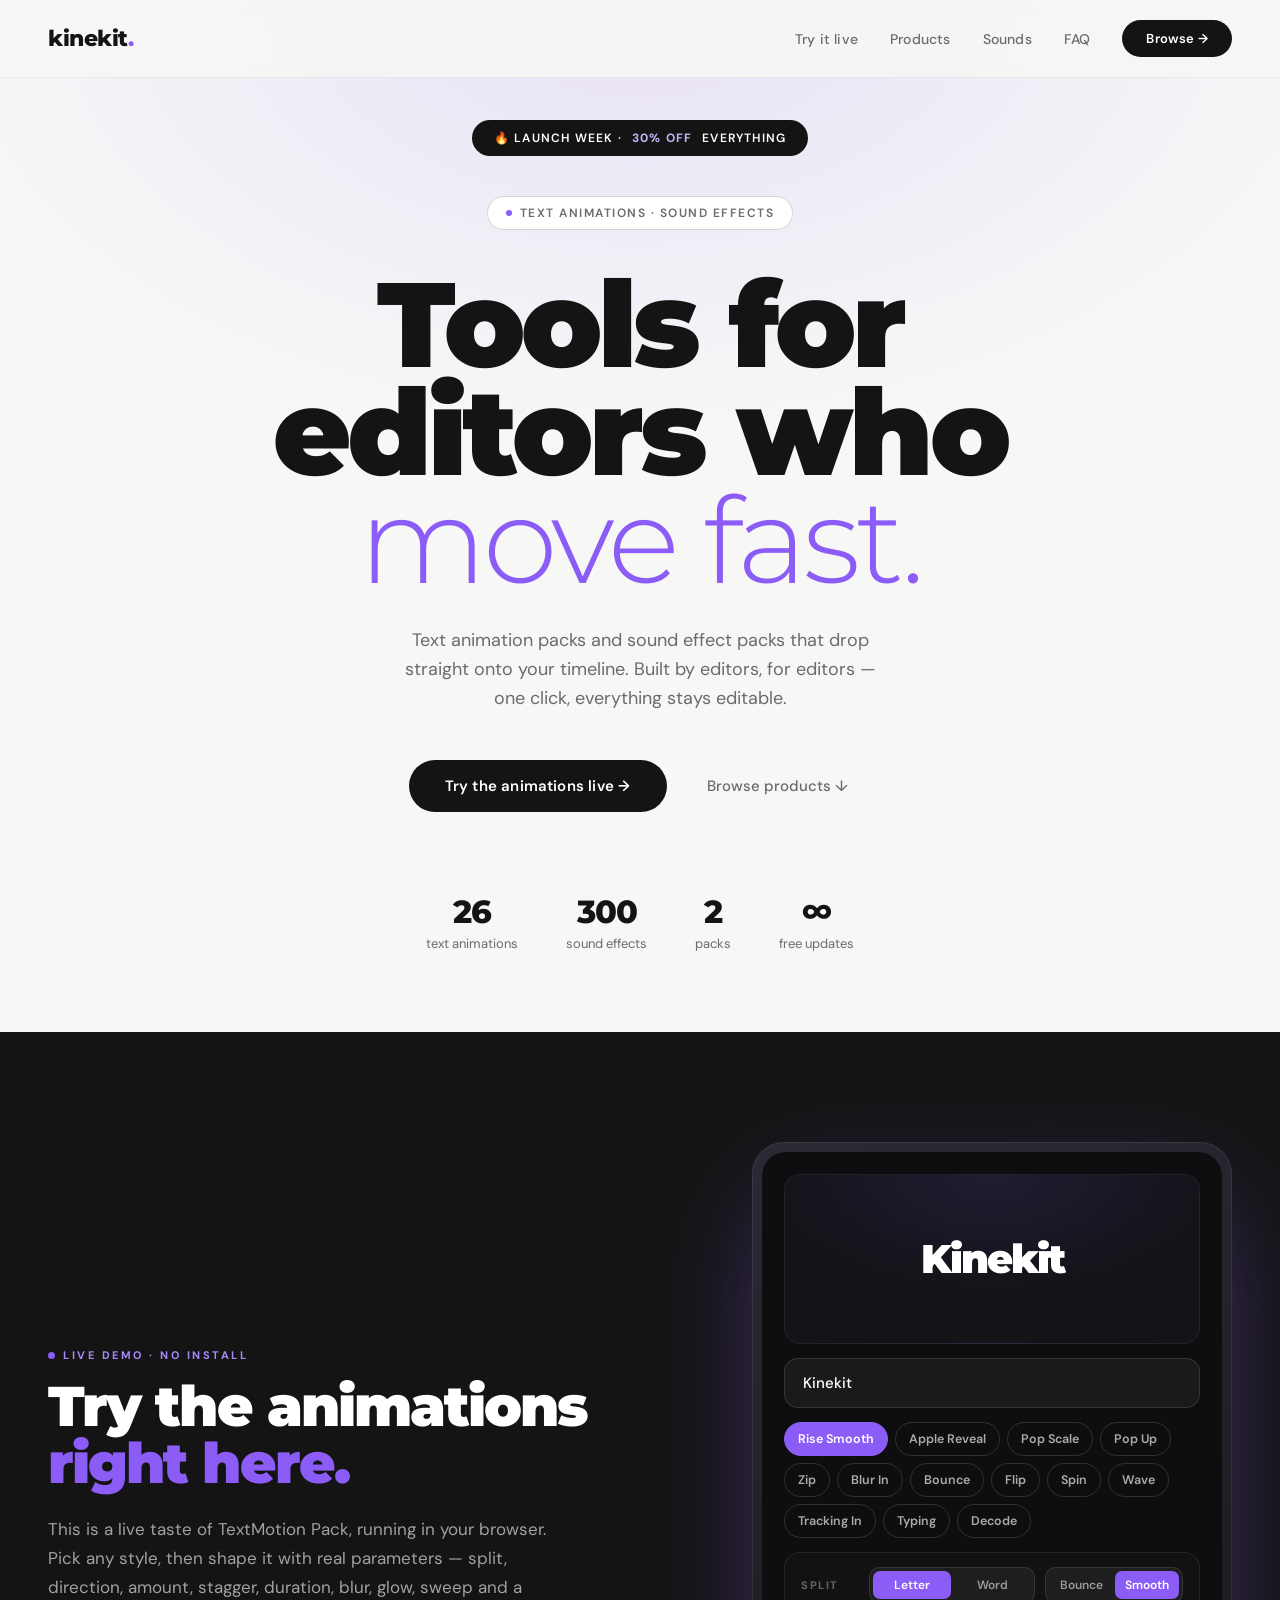
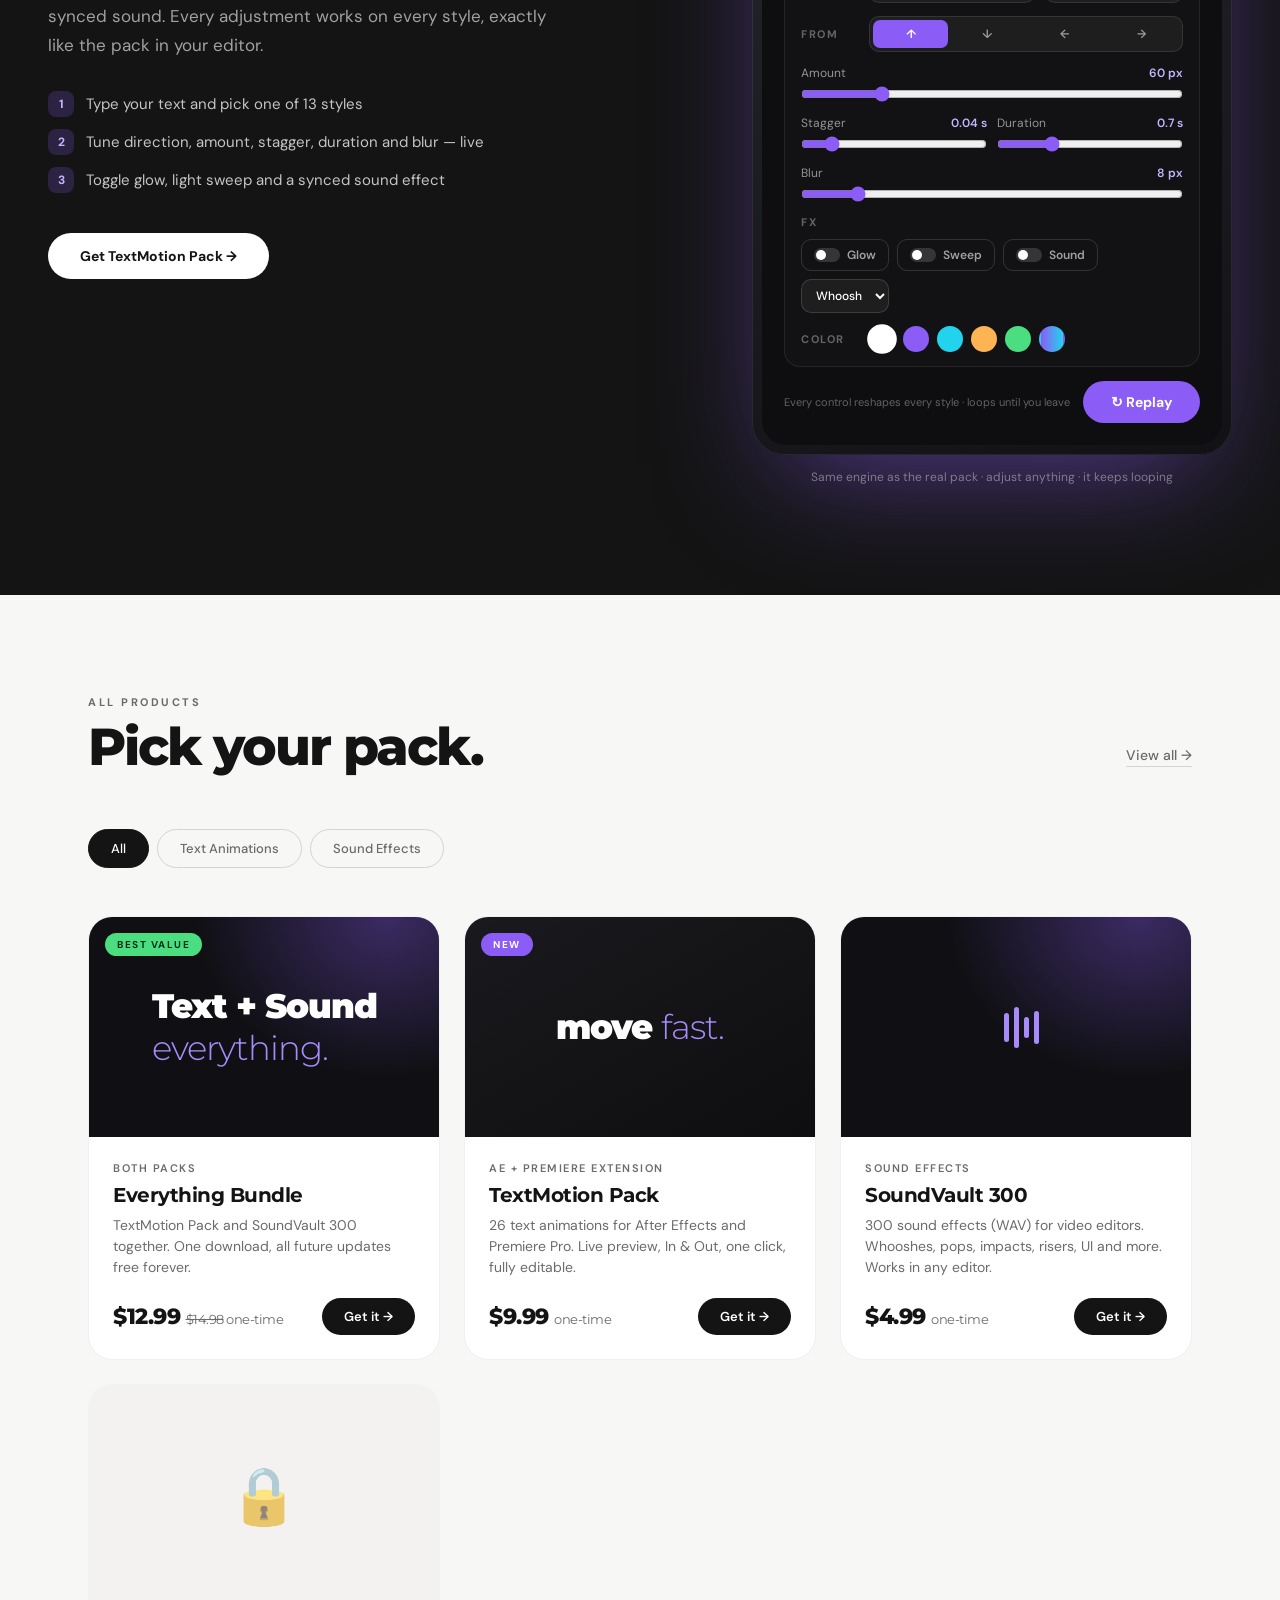
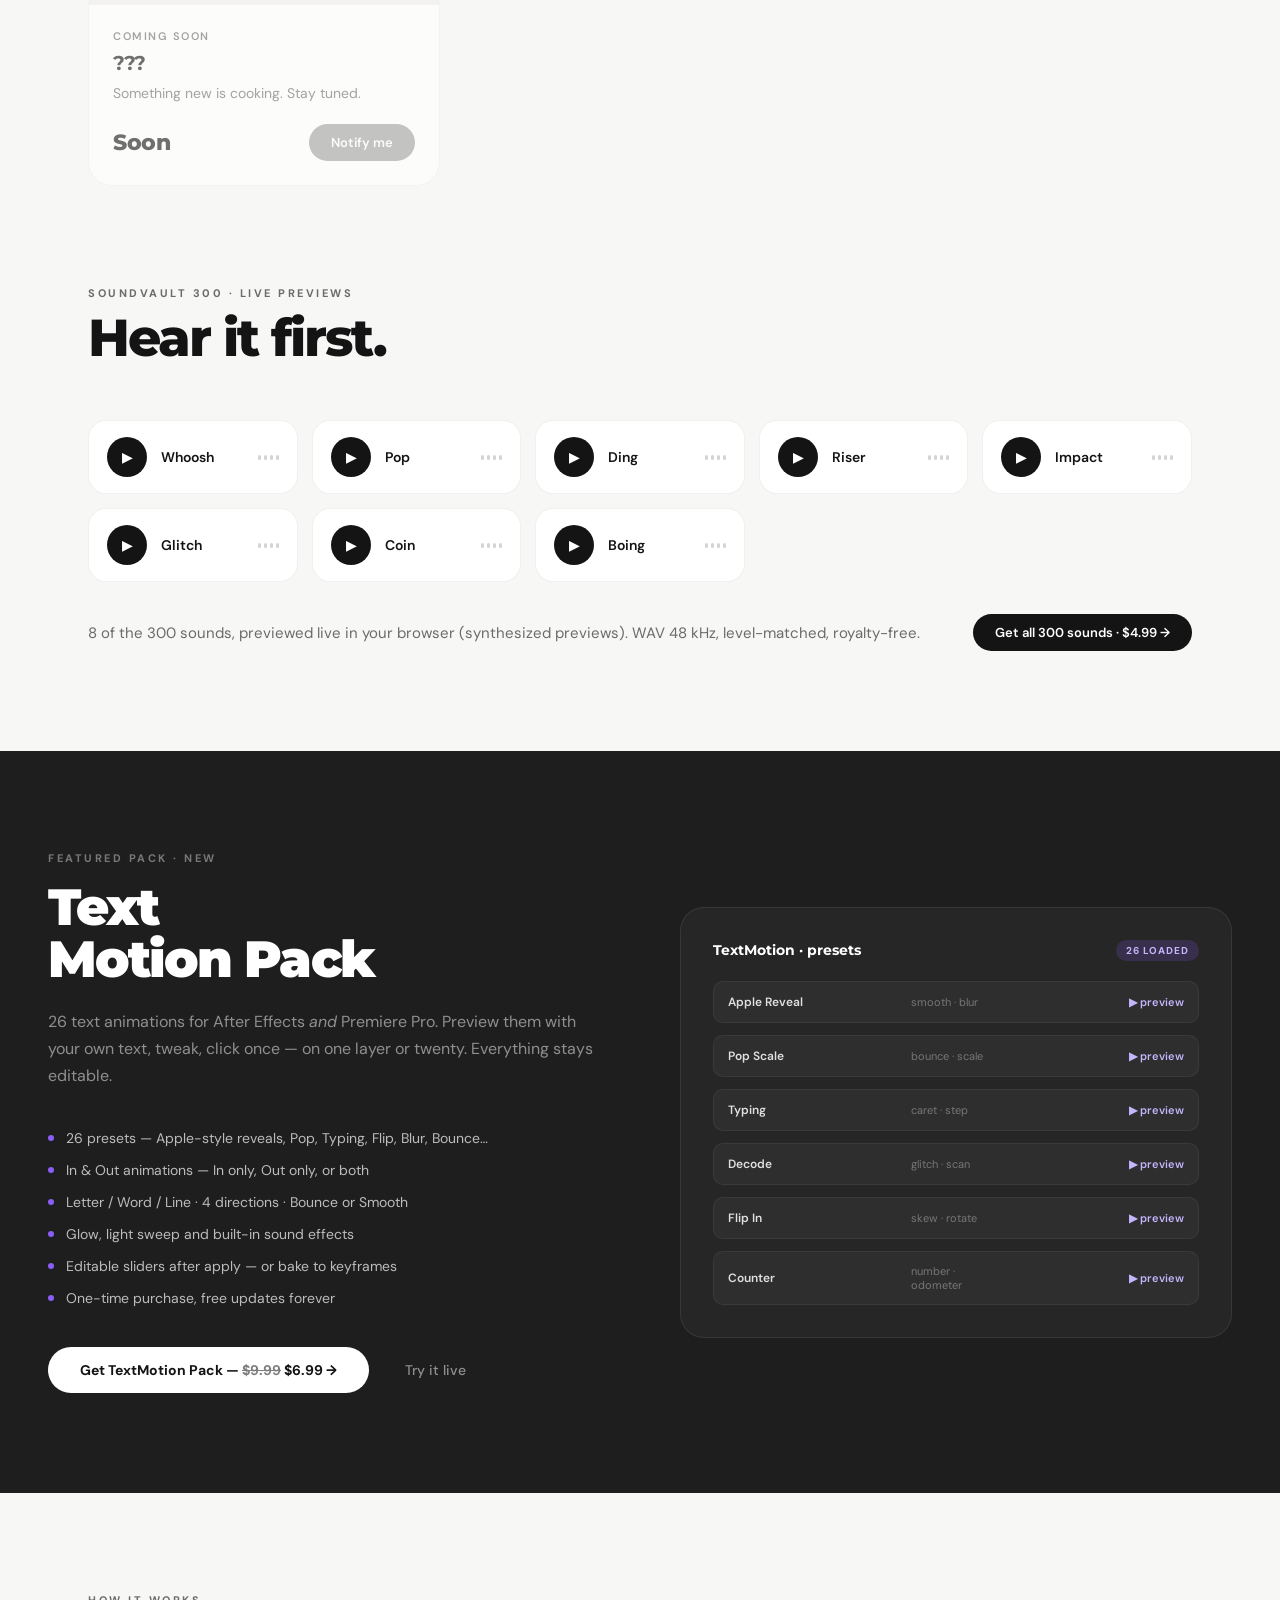
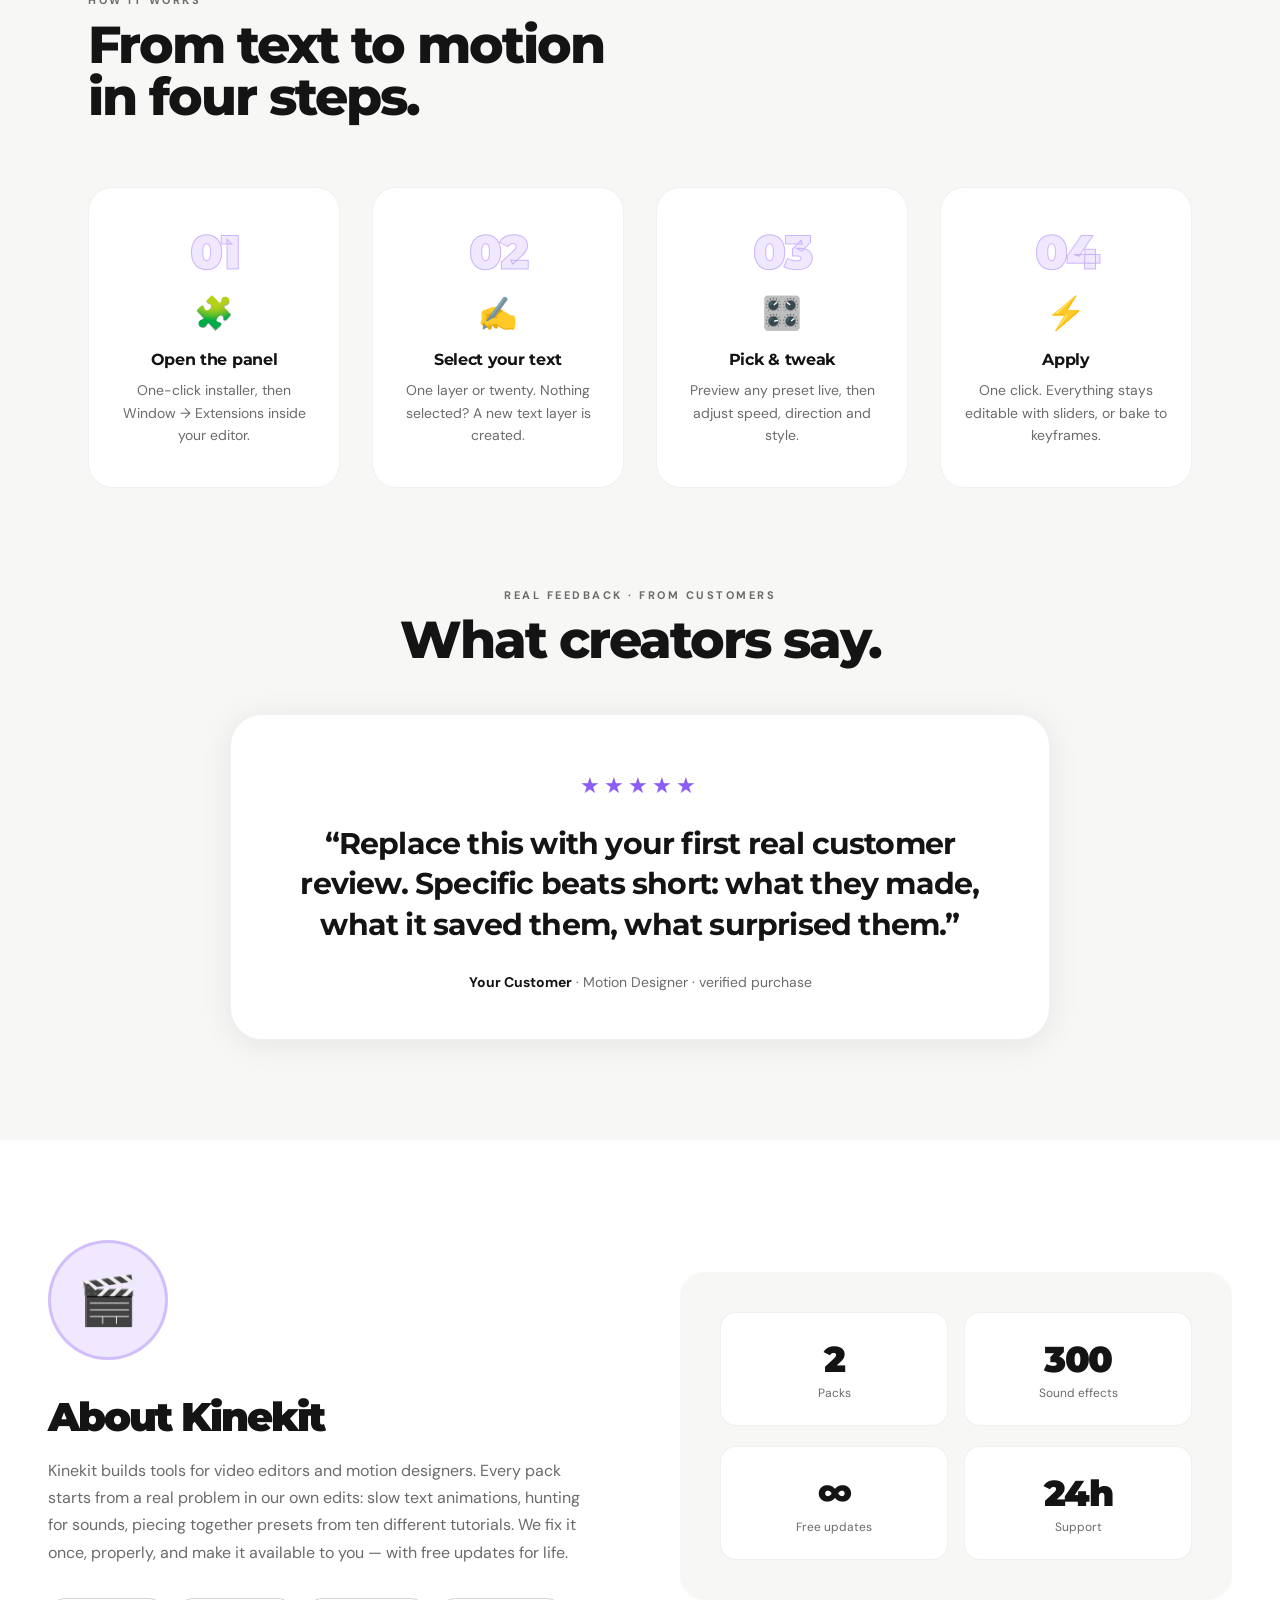
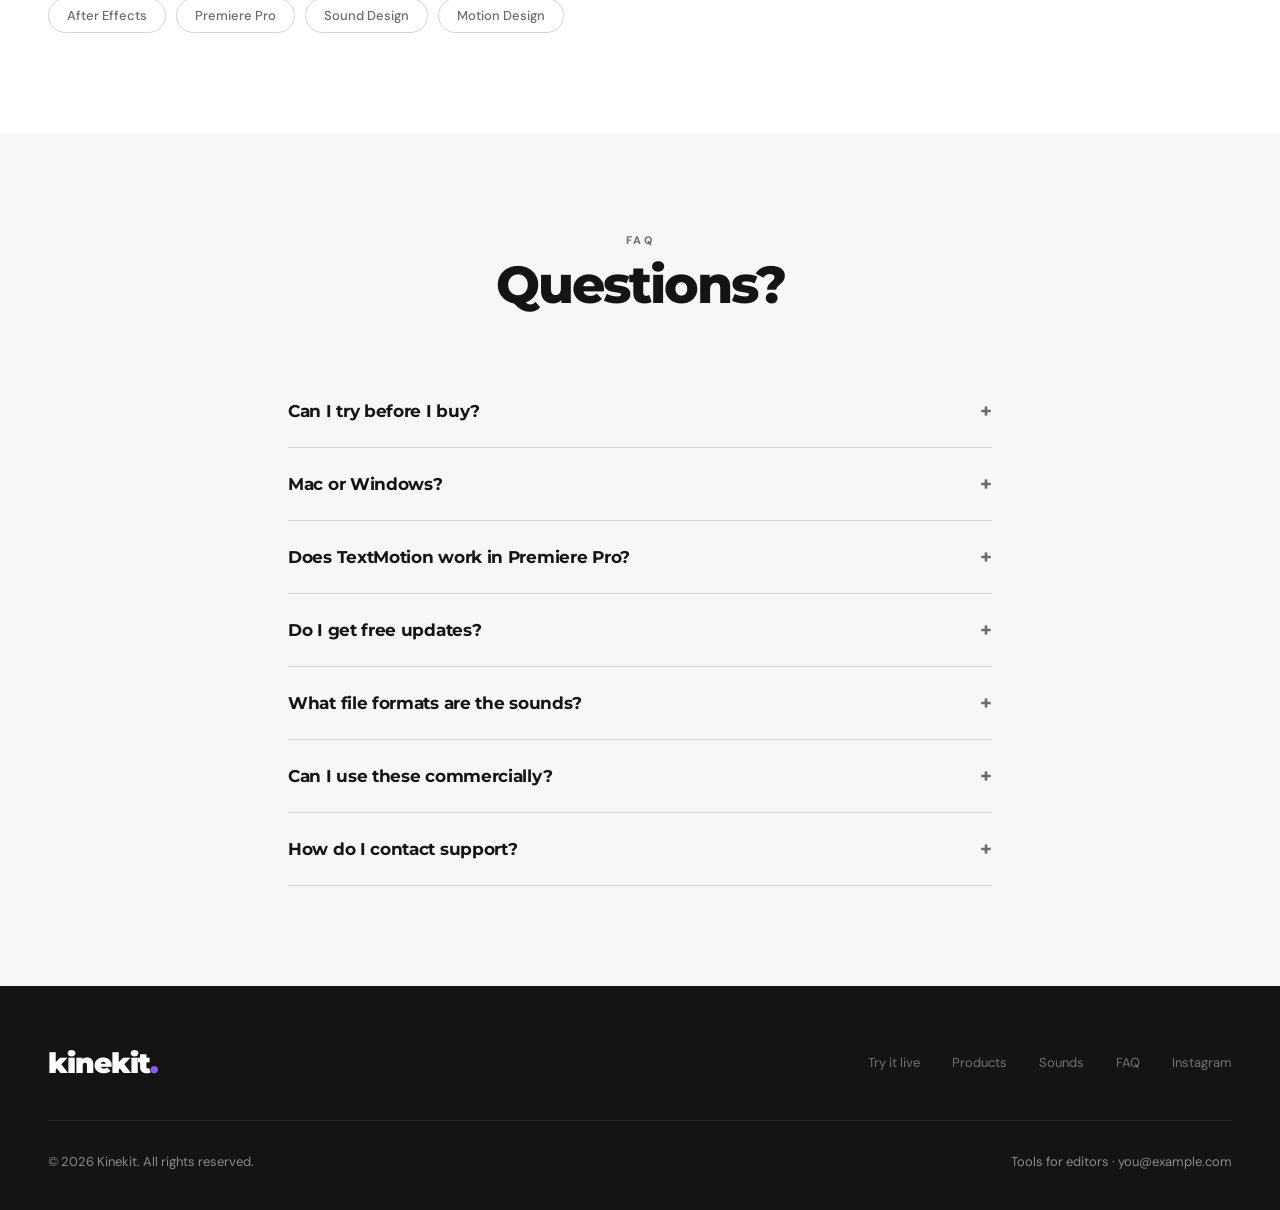
==== index.html @ e6481921 "Kinekit storefront: live demo, product showcase, downloads locked pending payment" ====
<!DOCTYPE html>
<html lang="en">
<head>
<meta charset="UTF-8">
<meta name="viewport" content="width=device-width, initial-scale=1.0">
<title>Kinekit — Tools for editors who move fast</title>
<link rel="icon" type="image/png" href="data:image/svg+xml,<svg xmlns='http://www.w3.org/2000/svg' viewBox='0 0 100 100'><text y='.9em' font-size='90'>⚡</text></svg>">
<meta name="description" content="Kinekit — Text animation packs and sound effect packs for video editors. 26 text animations, 300 sound effects. Try them live in your browser.">
<meta property="og:title" content="Kinekit — Tools for editors who move fast">
<link rel="preconnect" href="https://fonts.googleapis.com">
<link href="https://fonts.googleapis.com/css2?family=Montserrat:wght@300;400;500;600;700;800;900&family=DM+Sans:wght@300;400;500&display=swap" rel="stylesheet">
<style>
  *, *::before, *::after { box-sizing: border-box; margin: 0; padding: 0; }

  :root {
    --white: #ffffff;
    --bg: #f7f7f6;
    --bg2: #f0efed;
    --dark: #141414;
    --dark2: #1e1e1e;
    --gray: #6b6b6b;
    --gray-light: #d4d4d2;
    /* ACCENT — change this one value to re-theme the whole site */
    --accent: #8b5cf6;
    --accent-soft: rgba(139,92,246,0.14);
    --accent-ink: #6d28d9;
    --radius: 999px;
    --radius-card: 24px;
    --shadow: 0 4px 32px rgba(0,0,0,0.08);
    --shadow-hover: 0 12px 48px rgba(0,0,0,0.14);
    --transition: 0.3s cubic-bezier(0.4,0,0.2,1);
  }

  html { scroll-behavior: smooth; }

  body {
    font-family: 'DM Sans', sans-serif;
    background: var(--bg);
    color: var(--dark);
    min-height: 100vh;
    overflow-x: hidden;
  }

  /* NAV */
  nav {
    position: fixed; top: 0; left: 0; right: 0; z-index: 100;
    padding: 20px 48px;
    display: flex; align-items: center; justify-content: space-between;
    background: rgba(247,247,246,0.85);
    backdrop-filter: blur(20px);
    border-bottom: 1px solid rgba(0,0,0,0.06);
    transition: var(--transition);
  }
  .nav-logo {
    font-family: 'Montserrat', sans-serif;
    font-weight: 800; font-size: 22px;
    letter-spacing: -0.5px;
    color: var(--dark); text-decoration: none;
  }
  .nav-logo span { color: var(--accent); font-weight: 800; }
  .nav-links { display: flex; gap: 32px; align-items: center; }
  .nav-links a {
    font-size: 14px; font-weight: 500;
    color: var(--gray); text-decoration: none;
    transition: color var(--transition);
    letter-spacing: 0.2px;
  }
  .nav-links a:hover { color: var(--dark); }
  .nav-cta {
    background: var(--dark) !important;
    color: var(--white) !important;
    padding: 10px 24px;
    border-radius: var(--radius);
    font-size: 13px !important; font-weight: 600 !important;
    letter-spacing: 0.3px;
    transition: all var(--transition) !important;
  }
  .nav-cta:hover { background: #333 !important; transform: translateY(-1px); }

  /* HERO */
  .hero {
    min-height: 100vh;
    display: flex; flex-direction: column;
    align-items: center; justify-content: center;
    text-align: center;
    padding: 120px 48px 80px;
    position: relative; overflow: hidden;
  }
  .hero::before {
    content: '';
    position: absolute; inset: 0;
    background: radial-gradient(ellipse 80% 60% at 50% 0%, var(--accent-soft) 0%, transparent 70%);
    pointer-events: none;
  }
  .promo {
    display: inline-flex; align-items: center; gap: 10px;
    background: var(--dark); color: var(--white);
    border-radius: var(--radius);
    padding: 10px 22px;
    font-size: 12px; font-weight: 600;
    letter-spacing: 1.2px; text-transform: uppercase;
    margin-bottom: 40px;
    animation: fadeUp 0.8s ease both;
    text-decoration: none;
    transition: var(--transition);
  }
  .promo:hover { transform: translateY(-2px); box-shadow: 0 12px 32px rgba(0,0,0,0.25); }
  .promo b { color: #c4b5fd; }
  .hero-badge {
    display: inline-flex; align-items: center; gap: 8px;
    background: var(--white);
    border: 1px solid var(--gray-light);
    border-radius: var(--radius);
    padding: 8px 18px;
    font-size: 12px; font-weight: 600;
    letter-spacing: 1.5px; text-transform: uppercase;
    color: var(--gray); margin-bottom: 40px;
    animation: fadeUp 0.8s 0.1s ease both;
  }
  .hero-badge::before {
    content: '';
    width: 6px; height: 6px;
    background: var(--accent);
    border-radius: 50%;
    animation: pulse 2s infinite;
  }
  @keyframes pulse {
    0%, 100% { opacity: 1; transform: scale(1); }
    50% { opacity: 0.5; transform: scale(1.3); }
  }
  .hero h1 {
    font-family: 'Montserrat', sans-serif;
    font-size: clamp(56px, 10vw, 120px);
    font-weight: 900; letter-spacing: -4px;
    line-height: 0.9; color: var(--dark);
    margin-bottom: 32px;
    animation: fadeUp 0.8s 0.2s ease both;
  }
  .hero h1 em { font-style: normal; color: var(--accent); font-weight: 300; }
  .hero-desc {
    font-size: 18px; color: var(--gray);
    max-width: 480px; line-height: 1.6;
    margin-bottom: 48px;
    animation: fadeUp 0.8s 0.3s ease both;
  }
  .hero-btns {
    display: flex; gap: 16px; align-items: center;
    animation: fadeUp 0.8s 0.4s ease both;
  }
  .btn-primary {
    background: var(--dark); color: var(--white);
    padding: 16px 36px; border-radius: var(--radius);
    font-size: 15px; font-weight: 600;
    text-decoration: none;
    transition: all var(--transition); letter-spacing: 0.2px;
  }
  .btn-primary:hover {
    background: var(--accent);
    transform: translateY(-2px);
    box-shadow: 0 8px 32px rgba(139,92,246,0.35);
  }
  .btn-secondary {
    color: var(--gray); padding: 16px 24px;
    font-size: 15px; font-weight: 500;
    text-decoration: none;
    transition: color var(--transition);
    display: flex; align-items: center; gap: 8px;
  }
  .btn-secondary:hover { color: var(--dark); }
  .hero-stats {
    display: flex; gap: 48px; margin-top: 80px;
    animation: fadeUp 0.8s 0.5s ease both;
  }
  .stat { text-align: center; }
  .stat-num {
    font-family: 'Montserrat', sans-serif;
    font-size: 32px; font-weight: 800;
    color: var(--dark); letter-spacing: -1px;
  }
  .stat-label { font-size: 13px; color: var(--gray); font-weight: 400; margin-top: 4px; }

  @keyframes fadeUp {
    from { opacity: 0; transform: translateY(24px); }
    to { opacity: 1; transform: translateY(0); }
  }

  /* SECTIONS */
  .section { padding: 100px 48px; max-width: 1200px; margin: 0 auto; }
  .section-header {
    display: flex; align-items: flex-end; justify-content: space-between;
    margin-bottom: 56px;
  }
  .section-label {
    font-size: 11px; font-weight: 700;
    letter-spacing: 2.5px; text-transform: uppercase;
    color: var(--gray); margin-bottom: 12px;
  }
  .section-title {
    font-family: 'Montserrat', sans-serif;
    font-size: clamp(32px, 5vw, 52px);
    font-weight: 800; letter-spacing: -2px; line-height: 1;
  }
  .section-link {
    color: var(--gray); font-size: 14px; font-weight: 500;
    text-decoration: none;
    border-bottom: 1px solid var(--gray-light);
    padding-bottom: 2px; white-space: nowrap; margin-bottom: 6px;
    transition: all var(--transition);
  }
  .section-link:hover { color: var(--dark); border-color: var(--dark); }

  /* Filter tabs */
  .filter-tabs { display: flex; gap: 8px; flex-wrap: wrap; margin-bottom: 48px; }
  .filter-tab {
    padding: 10px 22px; border-radius: var(--radius);
    border: 1px solid var(--gray-light);
    background: transparent;
    font-family: 'DM Sans', sans-serif;
    font-size: 13px; font-weight: 500;
    color: var(--gray); cursor: pointer;
    transition: all var(--transition);
  }
  .filter-tab:hover { border-color: var(--dark); color: var(--dark); }
  .filter-tab.active { background: var(--dark); color: var(--white); border-color: var(--dark); }

  /* Product Grid */
  .products-grid {
    display: grid;
    grid-template-columns: repeat(auto-fill, minmax(320px, 1fr));
    gap: 24px;
  }
  .product-card {
    background: var(--white);
    border-radius: var(--radius-card);
    overflow: hidden;
    border: 1px solid rgba(0,0,0,0.06);
    transition: all var(--transition);
    cursor: pointer; position: relative;
  }
  .product-card:hover {
    transform: translateY(-6px);
    box-shadow: var(--shadow-hover);
    border-color: transparent;
  }
  .product-img {
    width: 100%; height: 220px;
    display: flex; align-items: center; justify-content: center;
    position: relative; overflow: hidden;
  }
  .product-img.text-cover {
    background: linear-gradient(150deg, #1a1a1e, #0e0e10);
  }
  .product-img.sfx-cover {
    background: radial-gradient(90% 120% at 85% 0%, rgba(139,92,246,.35), transparent 60%), #101014;
  }
  .cover-demo {
    font-family: 'Montserrat', sans-serif;
    font-size: 34px; font-weight: 900; letter-spacing: -1px;
    color: var(--white); position: relative; z-index: 1;
  }
  .cover-demo em { font-style: normal; color: #a78bfa; font-weight: 300; }
  .cover-wave { display: flex; gap: 5px; align-items: center; height: 48px; }
  .cover-wave span {
    width: 5px; border-radius: 3px; background: #a78bfa;
    animation: coverEq 1.2s ease-in-out infinite alternate;
  }
  .cover-wave span:nth-child(2) { animation-delay: .15s; height: 60%; }
  .cover-wave span:nth-child(3) { animation-delay: .3s; height: 85%; }
  .cover-wave span:nth-child(4) { animation-delay: .45s; height: 45%; }
  .cover-wave span:nth-child(5) { animation-delay: .6s; height: 70%; }
  @keyframes coverEq { from { height: 15%; } to { height: 90%; } }
  .product-badge-new {
    position: absolute; top: 16px; left: 16px;
    background: var(--accent); color: var(--white);
    font-size: 10px; font-weight: 700;
    letter-spacing: 1.5px; text-transform: uppercase;
    padding: 5px 12px; border-radius: var(--radius);
  }
  .product-badge-free {
    position: absolute; top: 16px; left: 16px;
    background: #4ade80; color: #052e16;
    font-size: 10px; font-weight: 700;
    letter-spacing: 1.5px; text-transform: uppercase;
    padding: 5px 12px; border-radius: var(--radius);
  }
  .product-info { padding: 24px; }
  .product-cat {
    font-size: 11px; font-weight: 600;
    letter-spacing: 1.5px; text-transform: uppercase;
    color: var(--gray); margin-bottom: 8px;
  }
  .product-name {
    font-family: 'Montserrat', sans-serif;
    font-size: 20px; font-weight: 700;
    letter-spacing: -0.5px; margin-bottom: 8px;
  }
  .product-desc { font-size: 14px; color: var(--gray); line-height: 1.5; margin-bottom: 20px; }
  .product-footer { display: flex; align-items: center; justify-content: space-between; }
  .product-price {
    font-family: 'Montserrat', sans-serif;
    font-size: 22px; font-weight: 800;
    letter-spacing: -0.5px;
  }
  .product-price span { font-size: 13px; font-weight: 400; color: var(--gray); }
  .btn-buy {
    background: var(--dark); color: var(--white);
    padding: 10px 22px; border-radius: var(--radius);
    font-size: 13px; font-weight: 600;
    text-decoration: none; border: none; cursor: pointer;
    font-family: 'DM Sans', sans-serif;
    transition: all var(--transition);
    display: inline-flex; align-items: center; gap: 6px;
  }
  .btn-buy:hover { background: var(--accent); transform: scale(1.03); }

  /* TRY IT LIVE — playground */
  .try-section { background: var(--dark); padding: 110px 48px; color: var(--white); overflow: hidden; }
  .try-inner { max-width: 1200px; margin: 0 auto; display: grid; grid-template-columns: 1fr 480px; gap: 80px; align-items: center; }
  .try-label {
    font-size: 11px; font-weight: 700;
    letter-spacing: 2.5px; text-transform: uppercase;
    color: #a78bfa; margin-bottom: 16px;
    display: flex; align-items: center; gap: 8px;
  }
  .try-label::before {
    content: ''; width: 7px; height: 7px; border-radius: 50%;
    background: var(--accent); animation: pulse 2s infinite;
  }
  .try-title {
    font-family: 'Montserrat', sans-serif;
    font-size: clamp(36px, 4.4vw, 60px);
    font-weight: 900; letter-spacing: -2px;
    line-height: 1; margin-bottom: 24px;
  }
  .try-title em { font-style: normal; color: var(--accent); }
  .try-desc { font-size: 17px; color: rgba(255,255,255,0.6); line-height: 1.7; margin-bottom: 32px; max-width: 520px; }
  .try-list { display: grid; gap: 12px; margin-bottom: 40px; }
  .try-list div { display: flex; gap: 12px; align-items: center; font-size: 15px; color: rgba(255,255,255,0.75); }
  .try-list b {
    width: 26px; height: 26px; border-radius: 8px;
    background: rgba(139,92,246,0.2); color: #c4b5fd;
    display: grid; place-items: center;
    font-size: 12px; flex: none;
  }
  .playground {
    border-radius: 32px; padding: 10px;
    background: linear-gradient(160deg, #2a2a35, #121216);
    box-shadow: 0 40px 120px -30px rgba(139,92,246,.55), inset 0 0 0 1px rgba(255,255,255,.08);
  }
  .pg-body { background: #0e0e10; border-radius: 24px; padding: 22px; display: flex; flex-direction: column; gap: 14px; }
  .pg-preview {
    min-height: 170px; position: relative; display: flex; align-items: center; justify-content: center;
    overflow: hidden; border-radius: 16px;
    background: radial-gradient(80% 100% at 50% 0%, rgba(139,92,246,.12), transparent 70%), #131318;
    border: 1px solid rgba(255,255,255,0.06);
    padding: 26px 20px;
  }
  .pg-sweep {
    position: absolute; top: 0; bottom: 0; left: 0; width: 45%;
    background: linear-gradient(105deg, transparent, rgba(255,255,255,.30), transparent);
    transform: translateX(-140%); pointer-events: none;
  }
  .pg-text {
    font-family: 'Montserrat', sans-serif;
    font-size: 40px; font-weight: 900; letter-spacing: -2px;
    color: var(--white); text-align: center; line-height: 1.15;
  }
  .pg-text .ltr { display: inline-block; white-space: pre; will-change: transform, opacity, filter; }
  .pg-caret {
    display: inline-block; width: 3px; height: 0.85em;
    background: var(--accent); margin-left: 2px;
    vertical-align: -0.08em; animation: blink 0.8s steps(1) infinite;
  }
  @keyframes blink { 50% { opacity: 0; } }
  .pg-controls { display: flex; flex-direction: column; gap: 12px; }
  .pg-input {
    width: 100%; padding: 14px 18px;
    border-radius: 14px; border: 1px solid rgba(255,255,255,0.12);
    background: rgba(255,255,255,0.05);
    color: var(--white);
    font-family: 'DM Sans', sans-serif; font-size: 15px; font-weight: 500;
    outline: none; transition: border-color var(--transition);
  }
  .pg-input:focus { border-color: var(--accent); }
  .pg-styles { display: flex; gap: 7px; flex-wrap: wrap; }
  .pg-style {
    padding: 8px 13px; border-radius: var(--radius);
    border: 1px solid rgba(255,255,255,0.14);
    background: transparent; color: rgba(255,255,255,0.65);
    font-family: 'DM Sans', sans-serif; font-size: 12.5px; font-weight: 600;
    cursor: pointer; transition: all var(--transition);
  }
  .pg-style:hover { border-color: var(--accent); color: var(--white); }
  .pg-style.active { background: var(--accent); border-color: var(--accent); color: var(--white); }
  .pg-card {
    border: 1px solid rgba(255,255,255,0.08); border-radius: 16px;
    padding: 14px 16px; display: flex; flex-direction: column; gap: 13px;
    background: rgba(255,255,255,0.02);
  }
  .pg-row { display: flex; gap: 10px; align-items: center; flex-wrap: wrap; }
  .pg-lbl {
    font-size: 11px; font-weight: 700; letter-spacing: 1.5px;
    text-transform: uppercase; color: rgba(255,255,255,0.35); min-width: 58px;
  }
  .pg-seg {
    display: flex; flex: 1; gap: 2px; padding: 3px;
    background: rgba(255,255,255,0.05); border: 1px solid rgba(255,255,255,0.1); border-radius: 10px;
  }
  .pg-seg button {
    flex: 1; padding: 6px 10px; border: none; border-radius: 7px;
    background: transparent; color: rgba(255,255,255,0.55);
    font-family: 'DM Sans', sans-serif; font-size: 12px; font-weight: 600;
    cursor: pointer; transition: all .15s;
  }
  .pg-seg button.on { background: var(--accent); color: var(--white); }
  .pg-sl { display: flex; flex-direction: column; gap: 5px; }
  .pg-sl .top { display: flex; justify-content: space-between; font-size: 12px; color: rgba(255,255,255,0.55); }
  .pg-sl .top b { color: #c4b5fd; font-weight: 600; }
  .pg-sl input[type=range] { width: 100%; accent-color: var(--accent); cursor: pointer; margin: 0; }
  .pg-fx { display: flex; gap: 8px; flex-wrap: wrap; align-items: center; }
  .pg-sw {
    display: flex; align-items: center; gap: 7px;
    padding: 7px 12px; border-radius: 10px;
    border: 1px solid rgba(255,255,255,0.14);
    background: transparent; color: rgba(255,255,255,0.6);
    font-family: 'DM Sans', sans-serif; font-size: 12px; font-weight: 600;
    cursor: pointer; transition: all var(--transition);
  }
  .pg-sw i {
    width: 26px; height: 14px; border-radius: 7px; font-style: normal;
    background: rgba(255,255,255,0.15); position: relative; transition: background .2s;
  }
  .pg-sw i::after {
    content: ''; position: absolute; top: 2px; left: 2px;
    width: 10px; height: 10px; border-radius: 50%;
    background: #fff; transition: left .2s;
  }
  .pg-sw.on { border-color: var(--accent); color: var(--white); }
  .pg-sw.on i { background: var(--accent); }
  .pg-sw.on i::after { left: 14px; }
  .pg-sfx {
    padding: 7px 10px; border-radius: 10px;
    border: 1px solid rgba(255,255,255,0.14);
    background: rgba(255,255,255,0.05); color: var(--white);
    font-family: 'DM Sans', sans-serif; font-size: 12px; font-weight: 500; outline: none;
  }
  .pg-colors { display: flex; gap: 8px; align-items: center; }
  .pg-colors button {
    width: 26px; height: 26px; border-radius: 50%;
    border: 2px solid transparent; cursor: pointer; padding: 0;
    transition: all .15s;
  }
  .pg-colors button.on { border-color: #fff; transform: scale(1.14); }
  .pg-foot { display: flex; align-items: center; justify-content: space-between; gap: 12px; }
  .pg-foot small { font-size: 11px; color: rgba(255,255,255,0.35); }
  .btn-play {
    background: var(--accent); color: var(--white);
    padding: 12px 28px; border-radius: var(--radius);
    border: none; cursor: pointer;
    font-family: 'DM Sans', sans-serif;
    font-size: 14px; font-weight: 700;
    transition: all var(--transition);
  }
  .btn-play:hover { filter: brightness(1.12); transform: scale(1.03); }
  .try-hint { text-align: center; font-size: 12px; color: rgba(255,255,255,.4); margin-top: 14px; }

  /* SOUNDS */
  .sounds-grid { display: grid; grid-template-columns: repeat(auto-fill, minmax(180px, 1fr)); gap: 14px; }
  .snd {
    display: flex; align-items: center; gap: 14px;
    padding: 16px 18px;
    background: var(--white);
    border: 1px solid rgba(0,0,0,0.06);
    border-radius: 18px; cursor: pointer;
    font-family: 'DM Sans', sans-serif;
    font-size: 14px; font-weight: 600; color: var(--dark);
    text-align: left; transition: all var(--transition);
  }
  .snd:hover { transform: translateY(-3px); box-shadow: var(--shadow); }
  .snd i {
    width: 40px; height: 40px; border-radius: 50%;
    background: var(--dark); color: #fff;
    display: grid; place-items: center;
    font-style: normal; font-size: 13px; flex: none;
    transition: background var(--transition);
  }
  .snd.on i { background: var(--accent); }
  .snd .bars { display: flex; gap: 3px; align-items: center; height: 18px; margin-left: auto; }
  .snd .bars span { width: 3px; border-radius: 2px; background: var(--gray-light); height: 30%; }
  .snd.on .bars span { background: var(--accent); animation: eq .5s ease-in-out infinite alternate; }
  .snd.on .bars span:nth-child(2) { animation-delay: .12s }
  .snd.on .bars span:nth-child(3) { animation-delay: .24s }
  .snd.on .bars span:nth-child(4) { animation-delay: .06s }
  @keyframes eq { from { height: 20%; } to { height: 100%; } }
  .sounds-foot {
    display: flex; align-items: center; justify-content: space-between;
    gap: 24px; margin-top: 32px; flex-wrap: wrap;
  }
  .sounds-foot p { color: var(--gray); font-size: 15px; }

  /* FEATURED */
  .featured-section { background: var(--dark2); padding: 100px 48px; }
  .featured-inner {
    max-width: 1200px; margin: 0 auto;
    display: grid; grid-template-columns: 1fr 1fr; gap: 80px; align-items: center;
  }
  .featured-label {
    font-size: 11px; font-weight: 700;
    letter-spacing: 2.5px; text-transform: uppercase;
    color: rgba(255,255,255,0.4); margin-bottom: 16px;
  }
  .featured-title {
    font-family: 'Montserrat', sans-serif;
    font-size: clamp(36px, 4vw, 56px);
    font-weight: 900; letter-spacing: -2px;
    color: var(--white); line-height: 1; margin-bottom: 24px;
  }
  .featured-desc { font-size: 16px; color: rgba(255,255,255,0.5); line-height: 1.7; margin-bottom: 40px; }
  .featured-features { display: flex; flex-direction: column; gap: 14px; margin-bottom: 40px; }
  .feature-item { display: flex; align-items: center; gap: 12px; font-size: 14px; color: rgba(255,255,255,0.7); }
  .feature-dot { width: 6px; height: 6px; background: var(--accent); border-radius: 50%; flex-shrink: 0; }
  .featured-btns { display: flex; gap: 16px; align-items: center; }
  .btn-white {
    background: var(--white); color: var(--dark);
    padding: 14px 32px; border-radius: var(--radius);
    font-size: 14px; font-weight: 700;
    text-decoration: none; transition: all var(--transition);
  }
  .btn-white:hover { background: #eee; transform: translateY(-2px); }
  .btn-ghost {
    color: rgba(255,255,255,0.5); padding: 14px 20px;
    font-size: 14px; font-weight: 500;
    text-decoration: none; transition: color var(--transition);
  }
  .btn-ghost:hover { color: var(--white); }
  .featured-visual {
    background: rgba(255,255,255,0.04);
    border: 1px solid rgba(255,255,255,0.08);
    border-radius: var(--radius-card);
    padding: 32px; display: flex; flex-direction: column; gap: 12px;
  }
  .mock-header { display: flex; align-items: center; justify-content: space-between; margin-bottom: 8px; }
  .mock-title { font-family: 'Montserrat', sans-serif; font-size: 14px; font-weight: 700; color: var(--white); }
  .mock-badge {
    background: rgba(139,92,246,0.18); color: #c4b5fd;
    font-size: 10px; font-weight: 700; letter-spacing: 1px;
    text-transform: uppercase; padding: 4px 10px; border-radius: var(--radius);
  }
  .mock-row {
    display: grid; grid-template-columns: 1fr 90px 1fr;
    gap: 8px; align-items: center;
    padding: 12px 14px;
    background: rgba(255,255,255,0.04);
    border-radius: 10px;
    border: 1px solid rgba(255,255,255,0.06);
    transition: background 0.2s, border-color 0.2s;
  }
  .mock-row:hover { background: rgba(139,92,246,0.1); border-color: rgba(139,92,246,0.3); }
  .mock-name { font-size: 12px; color: rgba(255,255,255,0.85); font-weight: 600; }
  .mock-cat { font-size: 11px; color: rgba(255,255,255,0.35); }
  .mock-play {
    font-size: 11px; color: #c4b5fd;
    text-align: right; font-weight: 600;
  }

  /* HOW IT WORKS */
  .how-section { padding: 100px 48px; max-width: 1200px; margin: 0 auto; }
  .steps-grid { display: grid; grid-template-columns: repeat(4, 1fr); gap: 32px; margin-top: 64px; }
  .step-card {
    text-align: center; padding: 40px 24px;
    background: var(--white); border-radius: var(--radius-card);
    border: 1px solid rgba(0,0,0,0.06);
    transition: all var(--transition); position: relative;
  }
  .step-card:hover { transform: translateY(-4px); box-shadow: var(--shadow); }
  .step-num {
    font-family: 'Montserrat', sans-serif;
    font-size: 48px; font-weight: 900;
    color: var(--accent-soft); letter-spacing: -2px;
    margin-bottom: 16px; line-height: 1;
    -webkit-text-stroke: 1px rgba(139,92,246,0.4);
  }
  .step-icon { font-size: 32px; margin-bottom: 16px; }
  .step-title {
    font-family: 'Montserrat', sans-serif;
    font-size: 16px; font-weight: 700;
    letter-spacing: -0.3px; margin-bottom: 10px;
  }
  .step-desc { font-size: 14px; color: var(--gray); line-height: 1.6; }

  /* REVIEW */
  .review-section { padding: 0 48px 100px; }
  .review-head { text-align: center; margin-bottom: 48px; }
  .review-card {
    max-width: 820px; margin: 0 auto;
    background: var(--white); border-radius: 32px;
    padding: 56px 56px 48px;
    border: 1px solid rgba(0,0,0,0.06);
    text-align: center; box-shadow: var(--shadow);
  }
  .review-stars { color: var(--accent); font-size: 22px; letter-spacing: 4px; margin-bottom: 24px; }
  .review-text {
    font-family: 'Montserrat', sans-serif;
    font-size: clamp(22px, 2.6vw, 30px);
    font-weight: 700; letter-spacing: -0.8px;
    line-height: 1.35; margin-bottom: 28px;
  }
  .review-who { font-size: 14px; color: var(--gray); }
  .review-who b { color: var(--dark); }

  /* ABOUT */
  .about-section { background: var(--white); padding: 100px 48px; }
  .about-inner {
    max-width: 1200px; margin: 0 auto;
    display: grid; grid-template-columns: 1fr 1fr; gap: 80px; align-items: center;
  }
  .about-avatar {
    width: 120px; height: 120px;
    background: var(--accent-soft); border-radius: 50%;
    display: flex; align-items: center; justify-content: center;
    font-size: 48px; margin-bottom: 32px;
    border: 3px solid rgba(139,92,246,0.3);
  }
  .about-name {
    font-family: 'Montserrat', sans-serif;
    font-size: 40px; font-weight: 900;
    letter-spacing: -2px; margin-bottom: 16px;
  }
  .about-desc { font-size: 16px; color: var(--gray); line-height: 1.7; margin-bottom: 32px; }
  .about-tags { display: flex; gap: 10px; flex-wrap: wrap; }
  .about-tag {
    padding: 8px 18px; border-radius: var(--radius);
    border: 1px solid var(--gray-light);
    font-size: 13px; font-weight: 500; color: var(--gray);
  }
  .about-visual {
    background: var(--bg); border-radius: var(--radius-card);
    padding: 40px; display: flex; flex-direction: column; gap: 20px;
  }
  .about-stat-row { display: grid; grid-template-columns: 1fr 1fr; gap: 16px; }
  .about-stat-card {
    background: var(--white); border-radius: 16px;
    padding: 24px; text-align: center;
    border: 1px solid rgba(0,0,0,0.06);
  }
  .about-stat-num {
    font-family: 'Montserrat', sans-serif;
    font-size: 36px; font-weight: 900;
    letter-spacing: -1.5px; color: var(--dark);
  }
  .about-stat-label { font-size: 12px; color: var(--gray); margin-top: 4px; }

  /* FAQ */
  .faq-section { padding: 100px 48px; max-width: 800px; margin: 0 auto; }
  .faq-head { text-align: center; margin-bottom: 64px; }
  .faq-item { border-bottom: 1px solid var(--gray-light); padding: 24px 0; }
  .faq-q {
    font-family: 'Montserrat', sans-serif;
    font-size: 17px; font-weight: 700;
    letter-spacing: -0.3px; cursor: pointer;
    display: flex; align-items: center; justify-content: space-between; gap: 16px;
  }
  .faq-icon { font-size: 20px; color: var(--gray); transition: transform var(--transition); flex-shrink: 0; }
  .faq-a { font-size: 15px; color: var(--gray); line-height: 1.7; margin-top: 16px; display: none; }
  .faq-item.open .faq-icon { transform: rotate(45deg); }
  .faq-item.open .faq-a { display: block; }

  /* FOOTER */
  footer { background: var(--dark); color: rgba(255,255,255,0.5); padding: 60px 48px 40px; }
  .footer-inner {
    max-width: 1200px; margin: 0 auto;
    display: flex; align-items: center; justify-content: space-between;
    margin-bottom: 40px;
  }
  .footer-logo {
    font-family: 'Montserrat', sans-serif;
    font-weight: 900; font-size: 28px;
    letter-spacing: -1px; color: var(--white);
  }
  .footer-logo span { color: var(--accent); }
  .footer-links { display: flex; gap: 32px; }
  .footer-links a {
    font-size: 13px; color: rgba(255,255,255,0.4);
    text-decoration: none; transition: color var(--transition);
  }
  .footer-links a:hover { color: var(--white); }
  .footer-bottom {
    max-width: 1200px; margin: 0 auto;
    padding-top: 32px;
    border-top: 1px solid rgba(255,255,255,0.08);
    display: flex; align-items: center; justify-content: space-between;
    font-size: 13px;
  }

  /* MODAL */
  .modal-overlay {
    position: fixed; inset: 0; z-index: 200;
    background: rgba(0,0,0,0.5);
    backdrop-filter: blur(8px);
    display: none; align-items: center; justify-content: center;
    padding: 24px;
  }
  .modal-overlay.open { display: flex; }
  .modal {
    background: var(--white);
    border-radius: var(--radius-card);
    padding: 48px; max-width: 560px; width: 100%;
    position: relative; animation: fadeUp 0.3s ease;
  }
  .modal-close {
    position: absolute; top: 20px; right: 20px;
    background: var(--bg); border: none; cursor: pointer;
    width: 36px; height: 36px; border-radius: 50%;
    font-size: 18px; color: var(--gray);
    display: flex; align-items: center; justify-content: center;
    transition: all var(--transition);
  }
  .modal-close:hover { background: var(--bg2); color: var(--dark); }
  .modal-cat {
    font-size: 11px; font-weight: 700;
    letter-spacing: 2px; text-transform: uppercase;
    color: var(--gray); margin-bottom: 12px;
  }
  .modal-title {
    font-family: 'Montserrat', sans-serif;
    font-size: 32px; font-weight: 900;
    letter-spacing: -1.5px; margin-bottom: 16px;
  }
  .modal-desc { font-size: 16px; color: var(--gray); line-height: 1.7; margin-bottom: 32px; }
  .modal-features { display: flex; flex-direction: column; gap: 10px; margin-bottom: 32px; }
  .modal-feature { display: flex; align-items: center; gap: 10px; font-size: 14px; color: var(--gray); }
  .modal-feature::before { content: '✓'; color: var(--accent); font-weight: 700; flex-shrink: 0; }
  .modal-footer { display: flex; align-items: center; justify-content: space-between; }
  .modal-price {
    font-family: 'Montserrat', sans-serif;
    font-size: 36px; font-weight: 900; letter-spacing: -1.5px;
  }
  .modal-price small { font-size: 14px; font-weight: 400; color: var(--gray); }

  /* Responsive */
  @media (max-width: 900px) {
    .try-inner { grid-template-columns: 1fr; gap: 48px; }
    .playground { max-width: 480px; margin: 0 auto; width: 100%; }
  }
  @media (max-width: 768px) {
    .try-section { padding: 70px 24px; }
    .review-card { padding: 40px 24px; }
    .hero-stats { flex-wrap: wrap; justify-content: center; gap: 28px 36px; }
    .hero-btns { flex-direction: column; gap: 8px; }
    .btn-primary { white-space: nowrap; }
    .sounds-grid { grid-template-columns: 1fr 1fr; gap: 10px; }
    .snd { padding: 12px; gap: 10px; font-size: 13px; }
    .snd i { width: 34px; height: 34px; }
    .snd .bars { display: none; }
    .footer-links { flex-wrap: wrap; justify-content: center; gap: 16px 24px; }
    .footer-links a { white-space: nowrap; }
    nav { padding: 16px 24px; }
    .nav-links { display: none; }
    .hero { padding: 100px 24px 60px; }
    .hero h1 { letter-spacing: -2px; }
    .section { padding: 60px 24px; }
    .products-grid { grid-template-columns: 1fr; }
    .featured-inner { grid-template-columns: 1fr; gap: 40px; }
    .steps-grid { grid-template-columns: 1fr 1fr; }
    .about-inner { grid-template-columns: 1fr; gap: 40px; }
    .featured-section { padding: 60px 24px; }
    .review-section { padding: 0 24px 60px; }
    .footer-inner { flex-direction: column; gap: 24px; text-align: center; }
    .footer-bottom { flex-direction: column; gap: 12px; text-align: center; }
  }
</style>
</head>
<body>

<!-- ══════════════ NAV ══════════════ -->
<nav>
  <a href="#" class="nav-logo">kinekit<span>.</span></a>
  <div class="nav-links">
    <a href="#try">Try it live</a>
    <a href="#products">Products</a>
    <a href="#sounds">Sounds</a>
    <a href="#faq">FAQ</a>
    <a href="#products" class="nav-cta">Browse →</a>
  </div>
</nav>

<!-- ══════════════ HERO ══════════════ -->
<section class="hero">
  <a class="promo" href="#featured">🔥 Launch week · <b>30% off</b> everything</a>
  <div class="hero-badge">Text Animations · Sound Effects</div>
  <h1>Tools for<br>editors who<br><em>move fast.</em></h1>
  <p class="hero-desc">Text animation packs and sound effect packs that drop straight onto your timeline. Built by editors, for editors — one click, everything stays editable.</p>
  <div class="hero-btns">
    <a href="#try" class="btn-primary">Try the animations live →</a>
    <a href="#products" class="btn-secondary">Browse products ↓</a>
  </div>
  <div class="hero-stats">
    <div class="stat">
      <div class="stat-num">26</div>
      <div class="stat-label">text animations</div>
    </div>
    <div class="stat">
      <div class="stat-num">300</div>
      <div class="stat-label">sound effects</div>
    </div>
    <div class="stat">
      <div class="stat-num">2</div>
      <div class="stat-label">packs</div>
    </div>
    <div class="stat">
      <div class="stat-num">∞</div>
      <div class="stat-label">free updates</div>
    </div>
  </div>
</section>

<!-- ══════════════ TRY IT LIVE (interactive playground) ══════════════ -->
<section class="try-section" id="try">
  <div class="try-inner">
    <div>
      <div class="try-label">Live demo · no install</div>
      <div class="try-title">Try the animations<br><em>right here.</em></div>
      <div class="try-desc">This is a live taste of TextMotion Pack, running in your browser. Pick any style, then shape it with real parameters — split, direction, amount, stagger, duration, blur, glow, sweep and a synced sound. Every adjustment works on every style, exactly like the pack in your editor.</div>
      <div class="try-list">
        <div><b>1</b>Type your text and pick one of 13 styles</div>
        <div><b>2</b>Tune direction, amount, stagger, duration and blur — live</div>
        <div><b>3</b>Toggle glow, light sweep and a synced sound effect</div>
      </div>
      <div class="featured-btns">
        <a href="#products" class="btn-white">Get TextMotion Pack →</a>
      </div>
    </div>
    <div>
      <div class="playground">
        <div class="pg-body">
          <div class="pg-preview"><div class="pg-sweep" id="pgSweep"></div><div class="pg-text" id="pgText"></div></div>
          <input class="pg-input" id="pgInput" type="text" value="Kinekit" maxlength="18" spellcheck="false" aria-label="Text to animate">
          <div class="pg-styles" id="pgStyles"></div>
          <div class="pg-card">
            <div class="pg-row">
              <span class="pg-lbl">Split</span>
              <div class="pg-seg" id="pgUnit"><button data-v="letter" class="on">Letter</button><button data-v="word">Word</button></div>
              <div class="pg-seg" id="pgEase" style="flex:0 0 36%"><button data-v="1">Bounce</button><button data-v="0" class="on">Smooth</button></div>
            </div>
            <div class="pg-row" id="pgDirRow">
              <span class="pg-lbl">From</span>
              <div class="pg-seg" id="pgDir"><button data-v="up" class="on" title="From below">↑</button><button data-v="down" title="From above">↓</button><button data-v="left" title="From the right">←</button><button data-v="right" title="From the left">→</button></div>
            </div>
            <div class="pg-sl">
              <div class="top"><span>Amount</span><b id="pgVAmount">60 px</b></div>
              <input type="range" id="pgAmount" min="0" max="300" value="60">
            </div>
            <div class="pg-row">
              <div class="pg-sl" style="flex:1">
                <div class="top"><span>Stagger</span><b id="pgVDelay">0.04 s</b></div>
                <input type="range" id="pgDelay" min="0" max="30" value="4">
              </div>
              <div class="pg-sl" style="flex:1">
                <div class="top"><span>Duration</span><b id="pgVDur">0.7 s</b></div>
                <input type="range" id="pgDur" min="2" max="20" value="7">
              </div>
            </div>
            <div class="pg-sl">
              <div class="top"><span>Blur</span><b id="pgVBlur">8 px</b></div>
              <input type="range" id="pgBlur" min="0" max="60" value="8">
            </div>
            <div class="pg-row">
              <span class="pg-lbl">FX</span>
              <div class="pg-fx">
                <button class="pg-sw" data-fx="glow"><i></i>Glow</button>
                <button class="pg-sw" data-fx="sweep"><i></i>Sweep</button>
                <button class="pg-sw" data-fx="sfx"><i></i>Sound</button>
                <select class="pg-sfx" id="pgSfxSel" aria-label="Sound effect">
                  <option>Whoosh</option><option>Pop</option><option>Ding</option><option>Riser</option>
                  <option>Impact</option><option>Glitch</option><option>Coin</option><option>Boing</option>
                </select>
              </div>
            </div>
            <div class="pg-row">
              <span class="pg-lbl">Color</span>
              <div class="pg-colors" id="pgColors"></div>
            </div>
          </div>
          <div class="pg-foot">
            <small>Every control reshapes every style · loops until you leave</small>
            <button class="btn-play" id="pgPlay">↻ Replay</button>
          </div>
        </div>
      </div>
      <div class="try-hint">Same engine as the real pack · adjust anything · it keeps looping</div>
    </div>
  </div>
</section>

<!-- ══════════════ PRODUCTS ══════════════ -->
<section style="padding: 100px 0; background: var(--bg);">
  <div class="section" id="products" style="padding-top: 0; padding-bottom: 0;">
    <div class="section-header">
      <div>
        <div class="section-label">All Products</div>
        <div class="section-title">Pick your pack.</div>
      </div>
      <a href="#products" class="section-link">View all →</a>
    </div>

    <div class="filter-tabs">
      <button class="filter-tab active" onclick="filterProducts('all', this)">All</button>
      <button class="filter-tab" onclick="filterProducts('text', this)">Text Animations</button>
      <button class="filter-tab" onclick="filterProducts('sfx', this)">Sound Effects</button>
    </div>

    <div class="products-grid" id="productsGrid">

      <div class="product-card" data-cat="bundle" onclick="openModal('bundle')">
        <div class="product-img sfx-cover">
          <div class="cover-demo">Text + Sound<br><em>everything.</em></div>
          <div class="product-badge-free">BEST VALUE</div>
        </div>
        <div class="product-info">
          <div class="product-cat">Both packs</div>
          <div class="product-name">Everything Bundle</div>
          <div class="product-desc">TextMotion Pack and SoundVault 300 together. One download, all future updates free forever.</div>
          <div class="product-footer">
            <div class="product-price">$12.99 <span><s>$14.98</s> one-time</span></div>
            <a class="btn-buy" href="#" onclick="event.preventDefault(); event.stopPropagation(); openModal('bundle')">Get it →</a>
          </div>
        </div>
      </div>

      <div class="product-card" data-cat="text" onclick="openModal('textmotion')">
        <div class="product-img text-cover">
          <div class="cover-demo" id="coverAnim">move <em>fast.</em></div>
          <div class="product-badge-new">NEW</div>
        </div>
        <div class="product-info">
          <div class="product-cat">AE + Premiere Extension</div>
          <div class="product-name">TextMotion Pack</div>
          <div class="product-desc">26 text animations for After Effects and Premiere Pro. Live preview, In &amp; Out, one click, fully editable.</div>
          <div class="product-footer">
            <div class="product-price">$9.99 <span>one-time</span></div>
            <a class="btn-buy" href="#" onclick="event.preventDefault(); event.stopPropagation(); openModal('textmotion')">Get it →</a>
          </div>
        </div>
      </div>

      <div class="product-card" data-cat="sfx" onclick="openModal('soundvault')">
        <div class="product-img sfx-cover">
          <div class="cover-wave"><span></span><span></span><span></span><span></span><span></span></div>
        </div>
        <div class="product-info">
          <div class="product-cat">Sound Effects</div>
          <div class="product-name">SoundVault 300</div>
          <div class="product-desc">300 sound effects (WAV) for video editors. Whooshes, pops, impacts, risers, UI and more. Works in any editor.</div>
          <div class="product-footer">
            <div class="product-price">$4.99 <span>one-time</span></div>
            <a class="btn-buy" href="#" onclick="event.preventDefault(); event.stopPropagation(); openModal('soundvault')">Get it →</a>
          </div>
        </div>
      </div>

      <div class="product-card" data-cat="soon" style="opacity:0.6;">
        <div class="product-img" style="background: var(--bg2);">
          <div style="font-size:56px;">🔒</div>
        </div>
        <div class="product-info">
          <div class="product-cat">Coming Soon</div>
          <div class="product-name">???</div>
          <div class="product-desc">Something new is cooking. Stay tuned.</div>
          <div class="product-footer">
            <div class="product-price">Soon</div>
            <button class="btn-buy" style="opacity:0.4;" disabled>Notify me</button>
          </div>
        </div>
      </div>

    </div>
  </div>
</section>

<!-- ══════════════ SOUNDS ══════════════ -->
<section style="padding: 0 0 100px; background: var(--bg);">
  <div class="section" id="sounds" style="padding-top: 0; padding-bottom: 0;">
    <div class="section-header">
      <div>
        <div class="section-label">SoundVault 300 · Live Previews</div>
        <div class="section-title">Hear it first.</div>
      </div>
    </div>
    <div class="sounds-grid" id="soundsGrid"></div>
    <div class="sounds-foot">
      <p>8 of the 300 sounds, previewed live in your browser (synthesized previews). WAV 48 kHz, level-matched, royalty-free.</p>
      <a class="btn-buy" href="#" onclick="event.preventDefault(); openModal('soundvault')">Get all 300 sounds · $4.99 →</a>
    </div>
  </div>
</section>

<!-- ══════════════ FEATURED ══════════════ -->
<section class="featured-section" id="featured">
  <div class="featured-inner">
    <div>
      <div class="featured-label">Featured Pack · New</div>
      <div class="featured-title">Text<br>Motion Pack</div>
      <div class="featured-desc">26 text animations for After Effects <em>and</em> Premiere Pro. Preview them with your own text, tweak, click once — on one layer or twenty. Everything stays editable.</div>
      <div class="featured-features">
        <div class="feature-item"><div class="feature-dot"></div>26 presets — Apple-style reveals, Pop, Typing, Flip, Blur, Bounce…</div>
        <div class="feature-item"><div class="feature-dot"></div>In &amp; Out animations — In only, Out only, or both</div>
        <div class="feature-item"><div class="feature-dot"></div>Letter / Word / Line · 4 directions · Bounce or Smooth</div>
        <div class="feature-item"><div class="feature-dot"></div>Glow, light sweep and built-in sound effects</div>
        <div class="feature-item"><div class="feature-dot"></div>Editable sliders after apply — or bake to keyframes</div>
        <div class="feature-item"><div class="feature-dot"></div>One-time purchase, free updates forever</div>
      </div>
      <div class="featured-btns">
        <a href="#" onclick="event.preventDefault(); openModal('textmotion')" class="btn-white">Get TextMotion Pack — <s style="opacity:.55">$9.99</s> $6.99 →</a>
        <a href="#try" class="btn-ghost">Try it live</a>
      </div>
    </div>
    <div class="featured-visual">
      <div class="mock-header">
        <div class="mock-title">TextMotion · presets</div>
        <div class="mock-badge">26 loaded</div>
      </div>
      <div class="mock-row"><div class="mock-name">Apple Reveal</div><div class="mock-cat">smooth · blur</div><div class="mock-play">▶ preview</div></div>
      <div class="mock-row"><div class="mock-name">Pop Scale</div><div class="mock-cat">bounce · scale</div><div class="mock-play">▶ preview</div></div>
      <div class="mock-row"><div class="mock-name">Typing</div><div class="mock-cat">caret · step</div><div class="mock-play">▶ preview</div></div>
      <div class="mock-row"><div class="mock-name">Decode</div><div class="mock-cat">glitch · scan</div><div class="mock-play">▶ preview</div></div>
      <div class="mock-row"><div class="mock-name">Flip In</div><div class="mock-cat">skew · rotate</div><div class="mock-play">▶ preview</div></div>
      <div class="mock-row"><div class="mock-name">Counter</div><div class="mock-cat">number · odometer</div><div class="mock-play">▶ preview</div></div>
    </div>
  </div>
</section>

<!-- ══════════════ HOW IT WORKS ══════════════ -->
<section class="how-section" id="how">
  <div class="section-header" style="margin-bottom: 0;">
    <div>
      <div class="section-label">How it works</div>
      <div class="section-title">From text to motion<br>in four steps.</div>
    </div>
  </div>
  <div class="steps-grid">
    <div class="step-card">
      <div class="step-num">01</div>
      <div class="step-icon">🧩</div>
      <div class="step-title">Open the panel</div>
      <div class="step-desc">One-click installer, then Window → Extensions inside your editor.</div>
    </div>
    <div class="step-card">
      <div class="step-num">02</div>
      <div class="step-icon">✍️</div>
      <div class="step-title">Select your text</div>
      <div class="step-desc">One layer or twenty. Nothing selected? A new text layer is created.</div>
    </div>
    <div class="step-card">
      <div class="step-num">03</div>
      <div class="step-icon">🎛️</div>
      <div class="step-title">Pick &amp; tweak</div>
      <div class="step-desc">Preview any preset live, then adjust speed, direction and style.</div>
    </div>
    <div class="step-card">
      <div class="step-num">04</div>
      <div class="step-icon">⚡</div>
      <div class="step-title">Apply</div>
      <div class="step-desc">One click. Everything stays editable with sliders, or bake to keyframes.</div>
    </div>
  </div>
</section>

<!-- ══════════════ REVIEW ══════════════ -->
<section class="review-section">
  <div class="review-head">
    <div class="section-label">Real feedback · from customers</div>
    <div class="section-title">What creators say.</div>
  </div>
  <div class="review-card">
    <div class="review-stars">★★★★★</div>
    <div class="review-text">“Replace this with your first real customer review. Specific beats short: what they made, what it saved them, what surprised them.”</div>
    <div class="review-who"><b>Your Customer</b> · Motion Designer · verified purchase</div>
  </div>
</section>

<!-- ══════════════ ABOUT ══════════════ -->
<section class="about-section" id="about">
  <div class="about-inner">
    <div>
      <div class="about-avatar">🎬</div>
      <div class="about-name">About Kinekit</div>
      <div class="about-desc">Kinekit builds tools for video editors and motion designers. Every pack starts from a real problem in our own edits: slow text animations, hunting for sounds, piecing together presets from ten different tutorials. We fix it once, properly, and make it available to you — with free updates for life.</div>
      <div class="about-tags">
        <div class="about-tag">After Effects</div>
        <div class="about-tag">Premiere Pro</div>
        <div class="about-tag">Sound Design</div>
        <div class="about-tag">Motion Design</div>
      </div>
    </div>
    <div class="about-visual">
      <div class="about-stat-row">
        <div class="about-stat-card">
          <div class="about-stat-num">2</div>
          <div class="about-stat-label">Packs</div>
        </div>
        <div class="about-stat-card">
          <div class="about-stat-num">300</div>
          <div class="about-stat-label">Sound effects</div>
        </div>
      </div>
      <div class="about-stat-row">
        <div class="about-stat-card">
          <div class="about-stat-num">∞</div>
          <div class="about-stat-label">Free updates</div>
        </div>
        <div class="about-stat-card">
          <div class="about-stat-num">24h</div>
          <div class="about-stat-label">Support</div>
        </div>
      </div>
    </div>
  </div>
</section>

<!-- ══════════════ FAQ ══════════════ -->
<div class="faq-section" id="faq">
  <div class="faq-head">
    <div class="section-label">FAQ</div>
    <div class="section-title">Questions?</div>
  </div>
  <div class="faq-item">
    <div class="faq-q" onclick="toggleFaq(this)">Can I try before I buy? <span class="faq-icon">+</span></div>
    <div class="faq-a">Yes. <a href="#try">Try the animations live</a> on this page with your own text, and <a href="#sounds">listen to sound previews</a> from SoundVault 300.</div>
  </div>
  <div class="faq-item">
    <div class="faq-q" onclick="toggleFaq(this)">Mac or Windows? <span class="faq-icon">+</span></div>
    <div class="faq-a">Both. All Kinekit packs work on macOS and Windows.</div>
  </div>
  <div class="faq-item">
    <div class="faq-q" onclick="toggleFaq(this)">Does TextMotion work in Premiere Pro? <span class="faq-icon">+</span></div>
    <div class="faq-a">Yes. The panel works in both After Effects (2019 or newer) and Premiere Pro (2021 or newer) — one installer, one license. SoundVault 300 works in any editor: Premiere, Resolve, Final Cut, CapCut and more.</div>
  </div>
  <div class="faq-item">
    <div class="faq-q" onclick="toggleFaq(this)">Do I get free updates? <span class="faq-icon">+</span></div>
    <div class="faq-a">Yes — updates are free forever. New presets and sounds are added regularly, and you always get them at no extra cost.</div>
  </div>
  <div class="faq-item">
    <div class="faq-q" onclick="toggleFaq(this)">What file formats are the sounds? <span class="faq-icon">+</span></div>
    <div class="faq-a">WAV, 48 kHz, level-matched and organized in folders by category, with a sound list PDF so you can find what you need fast.</div>
  </div>
  <div class="faq-item">
    <div class="faq-q" onclick="toggleFaq(this)">Can I use these commercially? <span class="faq-icon">+</span></div>
    <div class="faq-a">Yes. Once purchased, use in any personal or commercial project. No royalties, no attribution needed.</div>
  </div>
  <div class="faq-item">
    <div class="faq-q" onclick="toggleFaq(this)">How do I contact support? <span class="faq-icon">+</span></div>
    <div class="faq-a">Email <a href="mailto:you@example.com">you@example.com</a> or DM on Instagram. Response within 24 hours.</div>
  </div>
</div>

<!-- ══════════════ FOOTER ══════════════ -->
<footer>
  <div class="footer-inner">
    <div class="footer-logo">kinekit<span>.</span></div>
    <div class="footer-links">
      <a href="#try">Try it live</a>
      <a href="#products">Products</a>
      <a href="#sounds">Sounds</a>
      <a href="#faq">FAQ</a>
      <a href="https://instagram.com/" target="_blank" rel="noopener">Instagram</a>
    </div>
  </div>
  <div class="footer-bottom">
    <span>© 2026 Kinekit. All rights reserved.</span>
    <span>Tools for editors · you@example.com</span>
  </div>
</footer>

<!-- ══════════════ MODAL ══════════════ -->
<div class="modal-overlay" id="modalOverlay" onclick="if(event.target===this) closeModal()">
  <div class="modal">
    <button class="modal-close" onclick="closeModal()">✕</button>
    <div id="modalBody"></div>
  </div>
</div>

<script>
/* ══════════════ PRODUCT DATA (edit links to your Gumroad/store URLs) ══════════════ */
const products = {
  bundle: {
    cat: 'Both Packs',
    title: 'Everything Bundle',
    desc: 'TextMotion Pack and SoundVault 300 together. Everything you need to edit faster, one download, all future updates free.',
    features: [
      '26 text animations for After Effects & Premiere Pro',
      '300 sound effects in categorized folders',
      'All future updates free forever',
      'One-time purchase, use commercially'
    ],
    price: '$12.99',
    link: ''
  },
  textmotion: {
    cat: 'After Effects + Premiere Pro Extension',
    title: 'TextMotion Pack',
    desc: '26 text animations for After Effects and Premiere Pro. Live preview with your own text, tweak it, click once — on one layer or twenty. Everything stays editable.',
    features: [
      '26 presets incl. Apple-style reveals, Pop, Typing, Flip, Decode, Counter',
      'In & Out animations: In only, Out only or both',
      'Letter / Word / Line, direction, Bounce, speed control',
      'Glow, light sweep and built-in sound effects',
      'Editable sliders after apply — or bake to keyframes',
      'One-click installer · AE 2019+ & Premiere 2021+, Windows & macOS'
    ],
    price: '$9.99',
    link: ''
  },
  soundvault: {
    cat: 'Sound Effects',
    title: 'SoundVault 300',
    desc: '300 sound effects for video editors and content creators. WAV 48 kHz, level-matched, ready to drop on your timeline.',
    features: [
      '300 sound effects in categorized folders',
      'Whooshes, pops, UI, glitches, impacts, risers',
      'WAV 48 kHz, level-matched, sound list PDF',
      'Works in Premiere, After Effects, Resolve, Final Cut, CapCut',
      'Use in personal and client projects'
    ],
    price: '$4.99',
    link: ''
  }
};

function openModal(id) {
  const p = products[id];
  if (!p) return;
  document.getElementById('modalBody').innerHTML = `
    <div class="modal-cat">${p.cat}</div>
    <div class="modal-title">${p.title}</div>
    <div class="modal-desc">${p.desc}</div>
    <div class="modal-features">${p.features.map(f => `<div class="modal-feature">${f}</div>`).join('')}</div>
    <div class="modal-footer">
      <div class="modal-price">${p.price} <small>one-time</small></div>
      ${p.link
        ? `<a href="${p.link}" target="_blank" rel="noopener" class="btn-buy" style="font-size:15px; padding:14px 32px;">Get it Now →</a>`
        : `<button class="btn-buy" disabled style="font-size:15px; padding:14px 32px; opacity:0.45; cursor:not-allowed;">🔒 Payments coming soon</button>`}
    </div>
  `;
  document.getElementById('modalOverlay').classList.add('open');
}
function closeModal() {
  document.getElementById('modalOverlay').classList.remove('open');
}
document.addEventListener('keydown', e => { if (e.key === 'Escape') closeModal(); });

function filterProducts(cat, btn) {
  document.querySelectorAll('.filter-tab').forEach(t => t.classList.remove('active'));
  btn.classList.add('active');
  document.querySelectorAll('.product-card').forEach(card => {
    card.style.display = (cat === 'all' || card.dataset.cat === cat) ? '' : 'none';
  });
}

function toggleFaq(el) {
  el.parentElement.classList.toggle('open');
}

/* ══════════════ MOTION PLAYGROUND — style picker + live controls ══════════════
   Same architecture as kreevo's MotionType demo: one WAAPI engine, per-style
   keyframe recipes, universal controls applied to every style. */
const PG_STYLES = [
  { id:'rise',   name:'Rise Smooth', pv:'rise',  amt:60,  blur:6,  dur:0.7, stag:0.04 },
  { id:'apple',  name:'Apple Reveal',pv:'apple', amt:50,  blur:16, dur:1.0, stag:0.035, dir:false },
  { id:'pop',    name:'Pop Scale',   pv:'pop',   amt:100, blur:0,  dur:0.55,stag:0.04, bounce:1, dir:false },
  { id:'popUp',  name:'Pop Up',      pv:'popUp', amt:70,  blur:0,  dur:0.65,stag:0.04, bounce:1 },
  { id:'zip',    name:'Zip',         pv:'zip',   amt:280, blur:0,  dur:0.4, stag:0.03 },
  { id:'blurIn', name:'Blur In',     pv:'blurIn',amt:0,   blur:24, dur:0.8, stag:0.03, dir:false },
  { id:'drop',   name:'Bounce',      pv:'drop',  amt:80,  blur:0,  dur:0.7, stag:0.05, bounce:1 },
  { id:'flip',   name:'Flip',        pv:'flip',  amt:150, blur:4,  dur:0.6, stag:0.04, bounce:1, dir:false },
  { id:'spin',   name:'Spin',        pv:'spin',  amt:100, blur:6,  dur:0.8, stag:0.04, dir:false },
  { id:'wave',   name:'Wave',        pv:'wave',  amt:60,  blur:0,  dur:0.8, stag:0.05, bounce:1 },
  { id:'track',  name:'Tracking In', pv:'track', amt:100, blur:6,  dur:1.0, stag:0,   dir:false },
  { id:'typing', name:'Typing',      pv:'type',  amt:0,   blur:0,  dur:0.05,stag:0.09, dir:false },
  { id:'decode', name:'Decode',      pv:'decode',amt:0,   blur:0,  dur:0.9, stag:0.04, dir:false }
];
const PG_COLORS = ['#ffffff', '#8b5cf6', '#22d3ee', '#ffb454', '#4ade80', 'grad'];
const PG_DIRV = { up:[0,1], down:[0,-1], left:[1,0], right:[-1,0] };
const PG_SCR = '!<>-_/[]{}=+*^?#0123456789ABCDEF';
const pgText = document.getElementById('pgText');
const pgInput = document.getElementById('pgInput');
const pgSweep = document.getElementById('pgSweep');
const pgPlayBtn = document.getElementById('pgPlay');

const pg = { style: PG_STYLES[0], unit:'letter', bounce:0, dir:'up',
             amt:60, delay:0.04, dur:0.7, blur:8,
             glow:0, sweep:0, sfx:0, sfxName:'Whoosh', color:'#ffffff' };
let pgAnims = [], pgTimers = [], pgIvs = [], pgLoopT = null;

function pgStop() {
  pgAnims.forEach(a => { try { a.cancel(); } catch (e) {} });
  pgAnims = [];
  pgTimers.forEach(clearTimeout); pgTimers = [];
  pgIvs.forEach(clearInterval); pgIvs = [];
  clearTimeout(pgLoopT);
}

function pgFmt() {
  document.getElementById('pgVAmount').textContent = pg.amt + ' px';
  document.getElementById('pgVDelay').textContent = pg.delay.toFixed(2) + ' s';
  document.getElementById('pgVDur').textContent = pg.dur.toFixed(1) + ' s';
  document.getElementById('pgVBlur').textContent = pg.blur + ' px';
  ['pgAmount','pgDelay','pgDur','pgBlur'].forEach(id => {
    const el = document.getElementById(id);
    el.style.setProperty('--p', (el.value - el.min) / (el.max - el.min) * 100 + '%');
  });
}

function pgSeg(id, v) {
  document.querySelectorAll('#' + id + ' button').forEach(b =>
    b.classList.toggle('on', b.dataset.v === String(v)));
}

function pgLoadStyle(s) {
  pg.style = s;
  pg.amt = s.amt; pg.blur = s.blur; pg.dur = s.dur; pg.delay = s.stag;
  pg.bounce = s.bounce ? 1 : 0;
  document.getElementById('pgAmount').value = pg.amt;
  document.getElementById('pgDelay').value = Math.round(pg.delay * 100);
  document.getElementById('pgDur').value = Math.round(pg.dur * 10);
  document.getElementById('pgBlur').value = pg.blur;
  pgSeg('pgEase', pg.bounce);
  document.getElementById('pgDirRow').style.display = s.dir === false ? 'none' : '';
  pgFmt();
}

/* style chips */
PG_STYLES.forEach(s => {
  const b = document.createElement('button');
  b.className = 'pg-style' + (s === pg.style ? ' active' : '');
  b.textContent = s.name;
  b.onclick = () => {
    document.querySelectorAll('.pg-style').forEach(x => x.classList.remove('active'));
    b.classList.add('active');
    pgLoadStyle(s);
    pgPlay();
  };
  document.getElementById('pgStyles').appendChild(b);
});

/* color swatches */
PG_COLORS.forEach((c, i) => {
  const b = document.createElement('button');
  b.style.background = c === 'grad' ? 'linear-gradient(90deg,#8b5cf6,#22d3ee)' : c;
  if (i === 0) b.classList.add('on');
  b.onclick = () => {
    document.querySelectorAll('.pg-colors button').forEach(x => x.classList.remove('on'));
    b.classList.add('on');
    pg.color = c;
    pgPlay();
  };
  document.getElementById('pgColors').appendChild(b);
});

/* segmented controls */
document.querySelectorAll('#pgUnit button').forEach(b => {
  b.onclick = () => { pg.unit = b.dataset.v; pgSeg('pgUnit', pg.unit); pgPlay(); };
});
document.querySelectorAll('#pgEase button').forEach(b => {
  b.onclick = () => { pg.bounce = +b.dataset.v; pgSeg('pgEase', pg.bounce); pgPlay(); };
});
document.querySelectorAll('#pgDir button').forEach(b => {
  b.onclick = () => { pg.dir = b.dataset.v; pgSeg('pgDir', pg.dir); pgPlay(); };
});

/* sliders — every adjustment replays instantly, on every style */
document.getElementById('pgAmount').oninput = function () { pg.amt = +this.value; pgFmt(); pgPlay(); };
document.getElementById('pgDelay').oninput  = function () { pg.delay = this.value / 100; pgFmt(); pgPlay(); };
document.getElementById('pgDur').oninput    = function () { pg.dur = this.value / 10; pgFmt(); pgPlay(); };
document.getElementById('pgBlur').oninput   = function () { pg.blur = +this.value; pgFmt(); pgPlay(); };

/* FX toggles */
document.querySelectorAll('.pg-sw').forEach(sw => {
  sw.onclick = () => {
    const fx = sw.dataset.fx;
    pg[fx] = pg[fx] ? 0 : 1;
    sw.classList.toggle('on', !!pg[fx]);
    if (fx === 'sfx' && pg.sfx) { pg.sfxName = document.getElementById('pgSfxSel').value; }
    pgPlay();
  };
});
document.getElementById('pgSfxSel').onchange = function () {
  pg.sfxName = this.value;
  pg.sfx = 1;
  document.querySelector('.pg-sw[data-fx="sfx"]').classList.add('on');
  pgPlay();
};

function pgMix(a, b, t) {
  const pa = [1, 3, 5].map(i => parseInt(a.substr(i, 2), 16));
  const pb = [1, 3, 5].map(i => parseInt(b.substr(i, 2), 16));
  return 'rgb(' + pa.map((v, i) => Math.round(v + (pb[i] - v) * t)).join(',') + ')';
}

function pgScramble(sp, real, d0, D, t0) {
  const iv = setInterval(() => {
    const t = performance.now() - t0;
    sp.textContent = t > d0 + D * 0.7 ? real : PG_SCR[Math.random() * PG_SCR.length | 0];
    if (t > d0 + D) { clearInterval(iv); sp.textContent = real; }
  }, 40);
  pgIvs.push(iv);
}

function pgSound() {
  if (!pg.sfx || !window.__pgSynths) return;
  try {
    const ctx = audioCtx();
    const master = ctx.createGain(); master.gain.value = 0.8;
    master.connect(ctx.destination);
    window.__pgSynths[pg.sfxName](ctx, master);
  } catch (e) {}
}

const pgEaseSm = 'cubic-bezier(.2,.9,.25,1)';
const pgEaseBo = 'cubic-bezier(.34,1.7,.5,1)';

function pgPlay() {
  pgStop();
  const text = pgInput.value || 'Kinekit';
  const s = pg.style;
  const parts = pg.unit === 'word' ? text.split(/(\s+)/) : [...text];
  pgText.innerHTML = '';
  pgText.style.color = pg.color === 'grad' ? '' : pg.color;
  pgText.style.textShadow = 'none';
  const spans = parts.map(ch => {
    const sp = document.createElement('span');
    sp.className = 'ltr';
    sp.textContent = ch === ' ' ? '\u00A0' : ch;
    pgText.appendChild(sp);
    return sp;
  });
  if (s.pv === 'type') {
    const c = document.createElement('span');
    c.className = 'pg-caret';
    pgText.appendChild(c);
  }

  const dv = PG_DIRV[pg.dir] || PG_DIRV.up;
  const A = pg.amt, B = pg.blur * 0.6, D = pg.dur * 1000;
  const ease = pg.bounce ? pgEaseBo : pgEaseSm;
  const col = pg.color === 'grad' ? '#ffffff' : pg.color;
  if (pg.glow) pgText.style.textShadow = '0 0 10px ' + col + ', 0 0 28px ' + col + ', 0 0 60px ' + col + '88';
  const grad = pg.color === 'grad';
  const len = spans.length;
  const t0 = performance.now();
  let n = 0;

  spans.forEach((sp, i) => {
    if (grad) sp.style.color = pgMix('#8b5cf6', '#22d3ee', len > 1 ? i / (len - 1) : 0);
    const nonSpace = parts[i].trim() !== '';
    const f1 = { opacity: 1, filter: 'blur(0px)', transform: 'none' };
    const f0 = { opacity: 0, filter: 'blur(' + B + 'px)' };
    let k, dur = D, dly = n * pg.delay * 1000;
    switch (s.pv) {
      /* pure vertical rise — translation only */
      case 'rise': k = [{ ...f0, transform: 'translate(' + (dv[0] * A) + 'px,' + (dv[1] * A) + 'px)' }, f1]; break;
      /* soft zoom-settle: scales down into place, no travel */
      case 'apple': k = [{ opacity: 0, filter: 'blur(' + Math.max(B, 8) + 'px)', transform: 'scale(' + (1 + A / 120) + ')' }, f1]; break;
      /* hard horizontal dash with skew — feels like a fast cut */
      case 'zip': k = [{ opacity: 0, filter: 'blur(' + Math.max(B, 10) + 'px)', transform: 'translateX(' + (dv[1] === 0 ? dv[0] : (pg.dir === 'left' ? 1 : -1)) * A * 1.5 + 'px) skewX(' + (dv[0] >= 0 ? -14 : 14) + 'deg)' },
                        { opacity: 1, transform: 'skewX(0deg)', filter: 'blur(0px)', offset: .7 }, f1]; break;
      /* scale-from-zero pop with overshoot */
      case 'pop': {
        const s0 = Math.max(0, 1 - A / 100);
        k = [{ ...f0, transform: 'scale(' + s0 + ') rotate(-8deg)' },
             { opacity: 1, transform: 'scale(1.15) rotate(0deg)', filter: 'blur(0px)', offset: .65 }, f1];
        break;
      }
      /* rises from below while shrinking — landing feel */
      case 'popUp': k = [{ ...f0, transform: 'translate(' + (dv[0] * A * .7) + 'px,' + (dv[1] * A * .7) + 'px) scale(1.35)' }, f1]; break;
      /* blur-only reveal: no movement at all, focus pull */
      case 'blurIn': k = [{ opacity: 0, filter: 'blur(' + Math.max(B, 6) + 'px) brightness(1.6)', transform: 'scale(1.06)' }, f1]; break;
      /* gravity drop with overshoot */
      case 'drop':
        k = [{ opacity: 0, transform: 'translateY(' + (-A * 0.011) + 'em)', filter: 'blur(' + B + 'px)' },
             { opacity: 1, transform: 'translateY(0.12em)', filter: 'blur(0px)', offset: .55 },
             { transform: 'translateY(-0.06em)', offset: .75 }, f1];
        break;
      /* vertical squash flip */
      case 'flip': k = [{ ...f0, transform: 'scaleY(' + Math.max(0, 1 - A / 150) + ')' }, f1]; break;
      /* spiral: rotation + scale collapse */
      case 'spin': k = [{ ...f0, transform: 'rotate(' + (-(60 + A * 1.2)) + 'deg) scale(' + Math.max(0, 1 - A / 100) + ')' }, f1]; break;
      /* oscillating pendulum wave — sways side to side */
      case 'wave':
        k = [{ opacity: 0, transform: 'translate(0,' + (dv[1] * A) + 'px) rotate(-25deg)' },
             { transform: 'rotate(14deg)', offset: .35 },
             { transform: 'rotate(-8deg)', offset: .6 },
             { transform: 'rotate(3deg)', offset: .82 }, f1];
        break;
      /* letters converge from the sides toward center */
      case 'track': k = [{ opacity: 0, filter: 'blur(' + B + 'px)', transform: 'translateX(' + ((i - len / 2) * A * 0.15) + 'px)' }, f1]; break;
      /* typewriter hold */
      case 'type': k = [{ opacity: 0 }, { opacity: 0, offset: .99 }, { opacity: 1 }]; dur = 1; dly = n * pg.delay * 1000; break;
      /* scramble then settle */
      case 'decode': k = [{ opacity: 0 }, { opacity: 0, offset: .99 }, { opacity: 1 }]; dur = 1; dly = n * pg.delay * 1000; break;
      default: k = [{ ...f0, transform: 'translate(' + (dv[0] * A) + 'px,' + (dv[1] * A) + 'px)' }, f1];
    }
    pgAnims.push(sp.animate(k, { duration: dur, delay: dly, easing: ease, fill: 'backwards' }));
    if (s.pv === 'decode') pgScramble(sp, parts[i] === ' ' ? '\u00A0' : parts[i], dly, D, t0);
    if (nonSpace) n++;
  });

  const total = D + n * pg.delay * 1000;
  if (pg.sweep) {
    pgAnims.push(pgSweep.animate(
      [{ transform: 'translateX(-140%)' }, { transform: 'translateX(140%)' }],
      { duration: 900, delay: total * 0.85, easing: 'ease-in-out', fill: 'both' }));
  }
  if (pg.sfx) pgSound();
  pgLoopT = setTimeout(pgPlay, Math.max(total + 1600, 1800));
}

pgInput.addEventListener('input', pgPlay);
pgPlayBtn.addEventListener('click', pgPlay);
pgFmt();
pgPlay();

/* ══════════════ SYNTHESIZED SOUND PREVIEWS (Web Audio API — no files needed) ══════════════ */
const SOUNDS = ['Whoosh', 'Pop', 'Ding', 'Riser', 'Impact', 'Glitch', 'Coin', 'Boing'];
const grid = document.getElementById('soundsGrid');
let actx = null, curBtn = null;

function audioCtx() {
  if (!actx) actx = new (window.AudioContext || window.webkitAudioContext)();
  if (actx.state === 'suspended') actx.resume();
  return actx;
}
function noiseBuffer(ctx, secs) {
  const buf = ctx.createBuffer(1, ctx.sampleRate * secs, ctx.sampleRate);
  const d = buf.getChannelData(0);
  for (let i = 0; i < d.length; i++) d[i] = Math.random() * 2 - 1;
  return buf;
}

/* each synth returns the duration it plays */
const synths = {
  Whoosh(ctx, out) {
    const t = ctx.currentTime, dur = 0.9;
    const src = ctx.createBufferSource(); src.buffer = noiseBuffer(ctx, dur);
    const f = ctx.createBiquadFilter(); f.type = 'bandpass'; f.Q.value = 1.2;
    f.frequency.setValueAtTime(300, t);
    f.frequency.exponentialRampToValueAtTime(3500, t + dur * 0.6);
    f.frequency.exponentialRampToValueAtTime(400, t + dur);
    const g = ctx.createGain();
    g.gain.setValueAtTime(0.0001, t);
    g.gain.exponentialRampToValueAtTime(0.5, t + dur * 0.5);
    g.gain.exponentialRampToValueAtTime(0.0001, t + dur);
    src.connect(f).connect(g).connect(out); src.start(t); src.stop(t + dur);
    return dur;
  },
  Pop(ctx, out) {
    const t = ctx.currentTime, dur = 0.25;
    const o = ctx.createOscillator(); o.type = 'sine';
    o.frequency.setValueAtTime(700, t);
    o.frequency.exponentialRampToValueAtTime(120, t + 0.12);
    const g = ctx.createGain();
    g.gain.setValueAtTime(0.6, t);
    g.gain.exponentialRampToValueAtTime(0.001, t + 0.15);
    o.connect(g).connect(out); o.start(t); o.stop(t + 0.2);
    return dur;
  },
  Ding(ctx, out) {
    const t = ctx.currentTime, dur = 1.2;
    [880, 1320].forEach((fr, i) => {
      const o = ctx.createOscillator(); o.type = 'sine'; o.frequency.value = fr;
      const g = ctx.createGain();
      g.gain.setValueAtTime(i ? 0.15 : 0.3, t);
      g.gain.exponentialRampToValueAtTime(0.001, t + dur - i * 0.2);
      o.connect(g).connect(out); o.start(t); o.stop(t + dur);
    });
    return dur;
  },
  Riser(ctx, out) {
    const t = ctx.currentTime, dur = 1.6;
    const src = ctx.createBufferSource(); src.buffer = noiseBuffer(ctx, dur);
    const f = ctx.createBiquadFilter(); f.type = 'highpass';
    f.frequency.setValueAtTime(200, t);
    f.frequency.exponentialRampToValueAtTime(6000, t + dur);
    const g = ctx.createGain();
    g.gain.setValueAtTime(0.001, t);
    g.gain.exponentialRampToValueAtTime(0.4, t + dur * 0.9);
    g.gain.exponentialRampToValueAtTime(0.001, t + dur);
    src.connect(f).connect(g).connect(out); src.start(t); src.stop(t + dur);
    return dur;
  },
  Impact(ctx, out) {
    const t = ctx.currentTime, dur = 0.8;
    const o = ctx.createOscillator(); o.type = 'sine';
    o.frequency.setValueAtTime(160, t);
    o.frequency.exponentialRampToValueAtTime(35, t + 0.4);
    const g = ctx.createGain();
    g.gain.setValueAtTime(0.8, t);
    g.gain.exponentialRampToValueAtTime(0.001, t + 0.6);
    o.connect(g).connect(out); o.start(t); o.stop(t + 0.7);
    const n = ctx.createBufferSource(); n.buffer = noiseBuffer(ctx, 0.15);
    const ng = ctx.createGain();
    ng.gain.setValueAtTime(0.25, t);
    ng.gain.exponentialRampToValueAtTime(0.001, t + 0.15);
    n.connect(ng).connect(out); n.start(t);
    return dur;
  },
  Glitch(ctx, out) {
    const t = ctx.currentTime;
    let off = 0;
    for (let i = 0; i < 7; i++) {
      const o = ctx.createOscillator(); o.type = 'square';
      o.frequency.value = 400 + Math.random() * 2200;
      const g = ctx.createGain();
      g.gain.setValueAtTime(0.12, t + off);
      g.gain.exponentialRampToValueAtTime(0.001, t + off + 0.05);
      o.connect(g).connect(out); o.start(t + off); o.stop(t + off + 0.06);
      off += 0.04 + Math.random() * 0.05;
    }
    return off + 0.1;
  },
  Coin(ctx, out) {
    const t = ctx.currentTime, dur = 0.7;
    [[988, 0], [1319, 0.08]].forEach(([fr, dl]) => {
      const o = ctx.createOscillator(); o.type = 'square'; o.frequency.value = fr;
      const g = ctx.createGain();
      g.gain.setValueAtTime(0.15, t + dl);
      g.gain.exponentialRampToValueAtTime(0.001, t + dl + 0.5);
      o.connect(g).connect(out); o.start(t + dl); o.stop(t + dl + 0.55);
    });
    return dur;
  },
  Boing(ctx, out) {
    const t = ctx.currentTime, dur = 0.8;
    const o = ctx.createOscillator(); o.type = 'sine';
    o.frequency.setValueAtTime(120, t);
    o.frequency.exponentialRampToValueAtTime(480, t + 0.18);
    o.frequency.exponentialRampToValueAtTime(140, t + 0.55);
    o.frequency.exponentialRampToValueAtTime(300, t + 0.7);
    const g = ctx.createGain();
    g.gain.setValueAtTime(0.4, t);
    g.gain.exponentialRampToValueAtTime(0.001, t + dur);
    o.connect(g).connect(out); o.start(t); o.stop(t + dur);
    return dur;
  }
};
window.__pgSynths = synths;   /* bridge: motion playground plays these synced to animations */

SOUNDS.forEach(name => {
  const b = document.createElement('button');
  b.className = 'snd'; b.type = 'button';
  b.innerHTML = '<i>▶</i>' + name + '<span class="bars"><span></span><span></span><span></span><span></span></span>';
  b.onclick = () => {
    if (curBtn) { curBtn.classList.remove('on'); curBtn.querySelector('i').textContent = '▶'; }
    if (curBtn === b) { curBtn = null; return; }
    curBtn = b;
    b.classList.add('on'); b.querySelector('i').textContent = '■';
    try {
      const ctx = audioCtx();
      const master = ctx.createGain(); master.gain.value = 0.8; master.connect(ctx.destination);
      const dur = synths[name](ctx, master);
      setTimeout(() => {
        if (curBtn === b) { b.classList.remove('on'); b.querySelector('i').textContent = '▶'; curBtn = null; }
      }, dur * 1000 + 100);
    } catch (e) {
      b.classList.remove('on'); b.querySelector('i').textContent = '▶'; curBtn = null;
    }
  };
  grid.appendChild(b);
});

/* ══════════════ Scroll nav shadow ══════════════ */
window.addEventListener('scroll', () => {
  document.querySelector('nav').style.boxShadow = window.scrollY > 20 ? '0 2px 24px rgba(0,0,0,0.08)' : 'none';
});
</script>
</body>
</html>
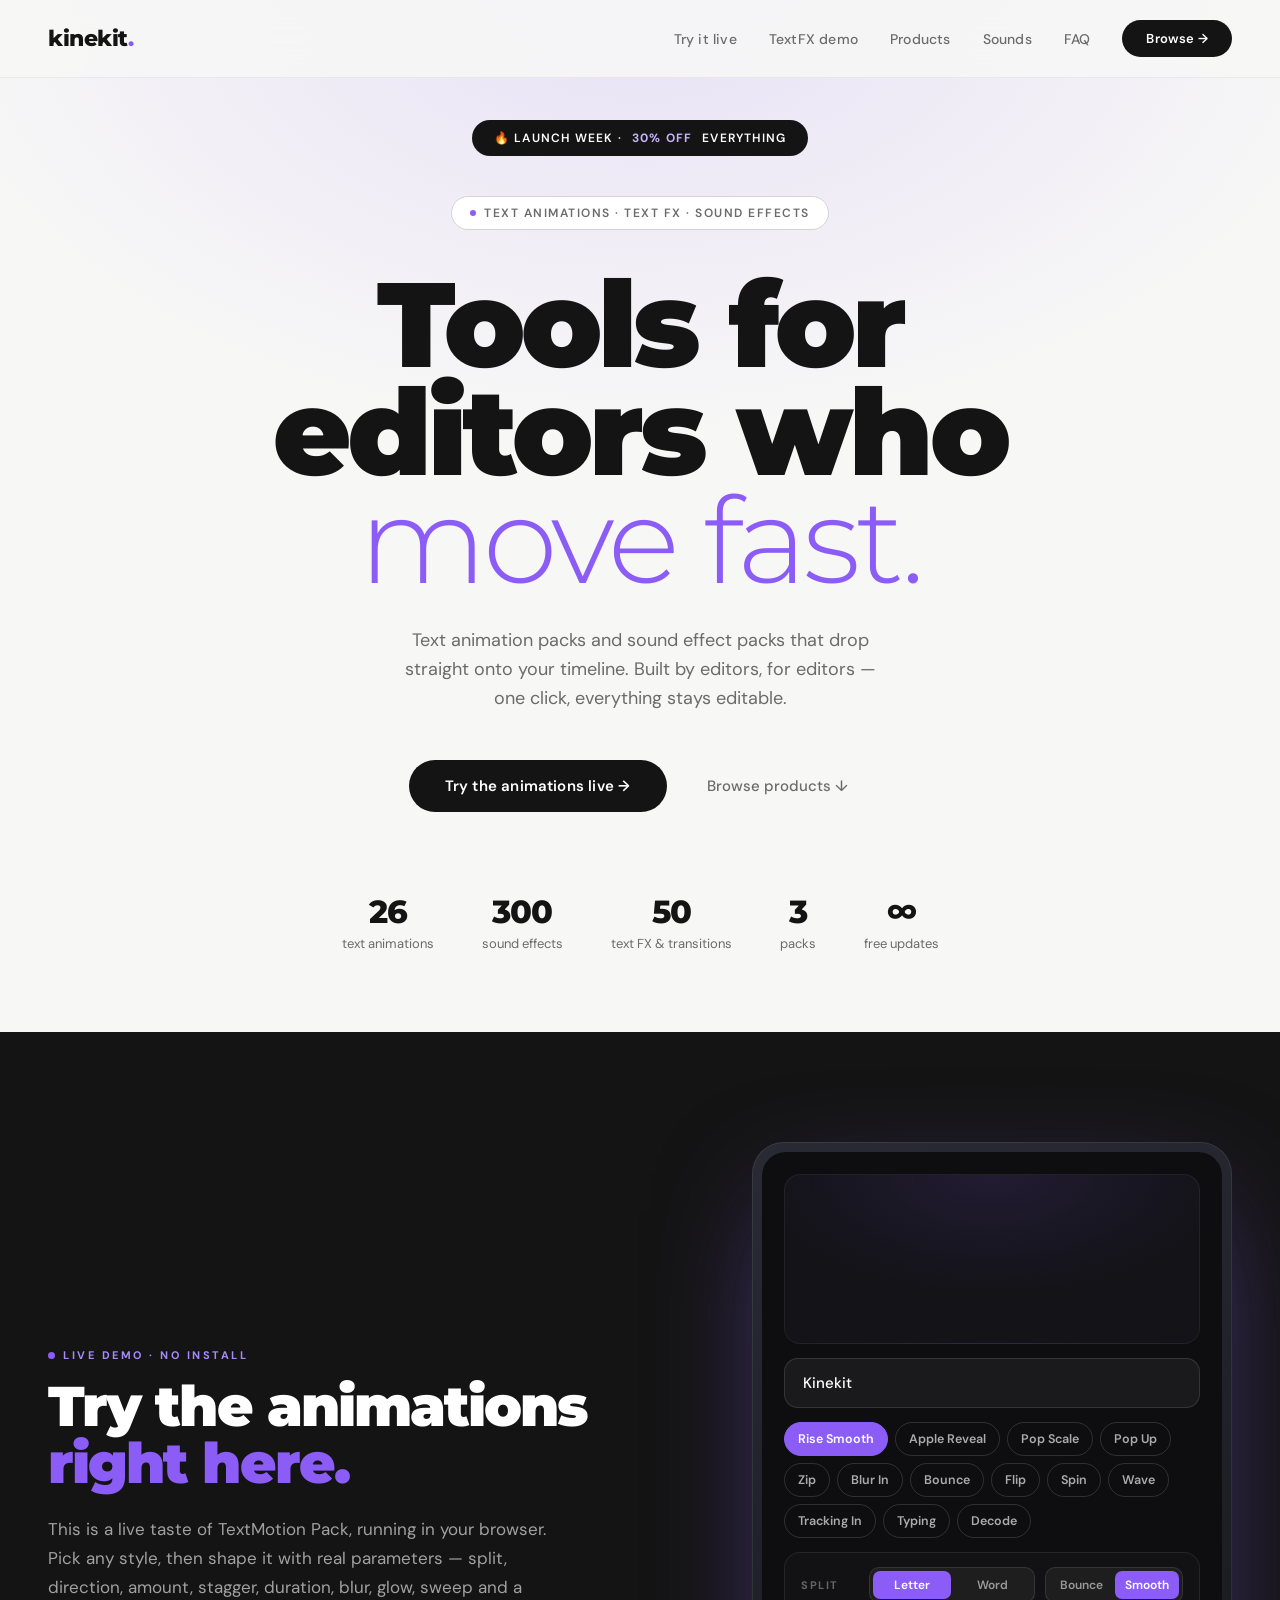
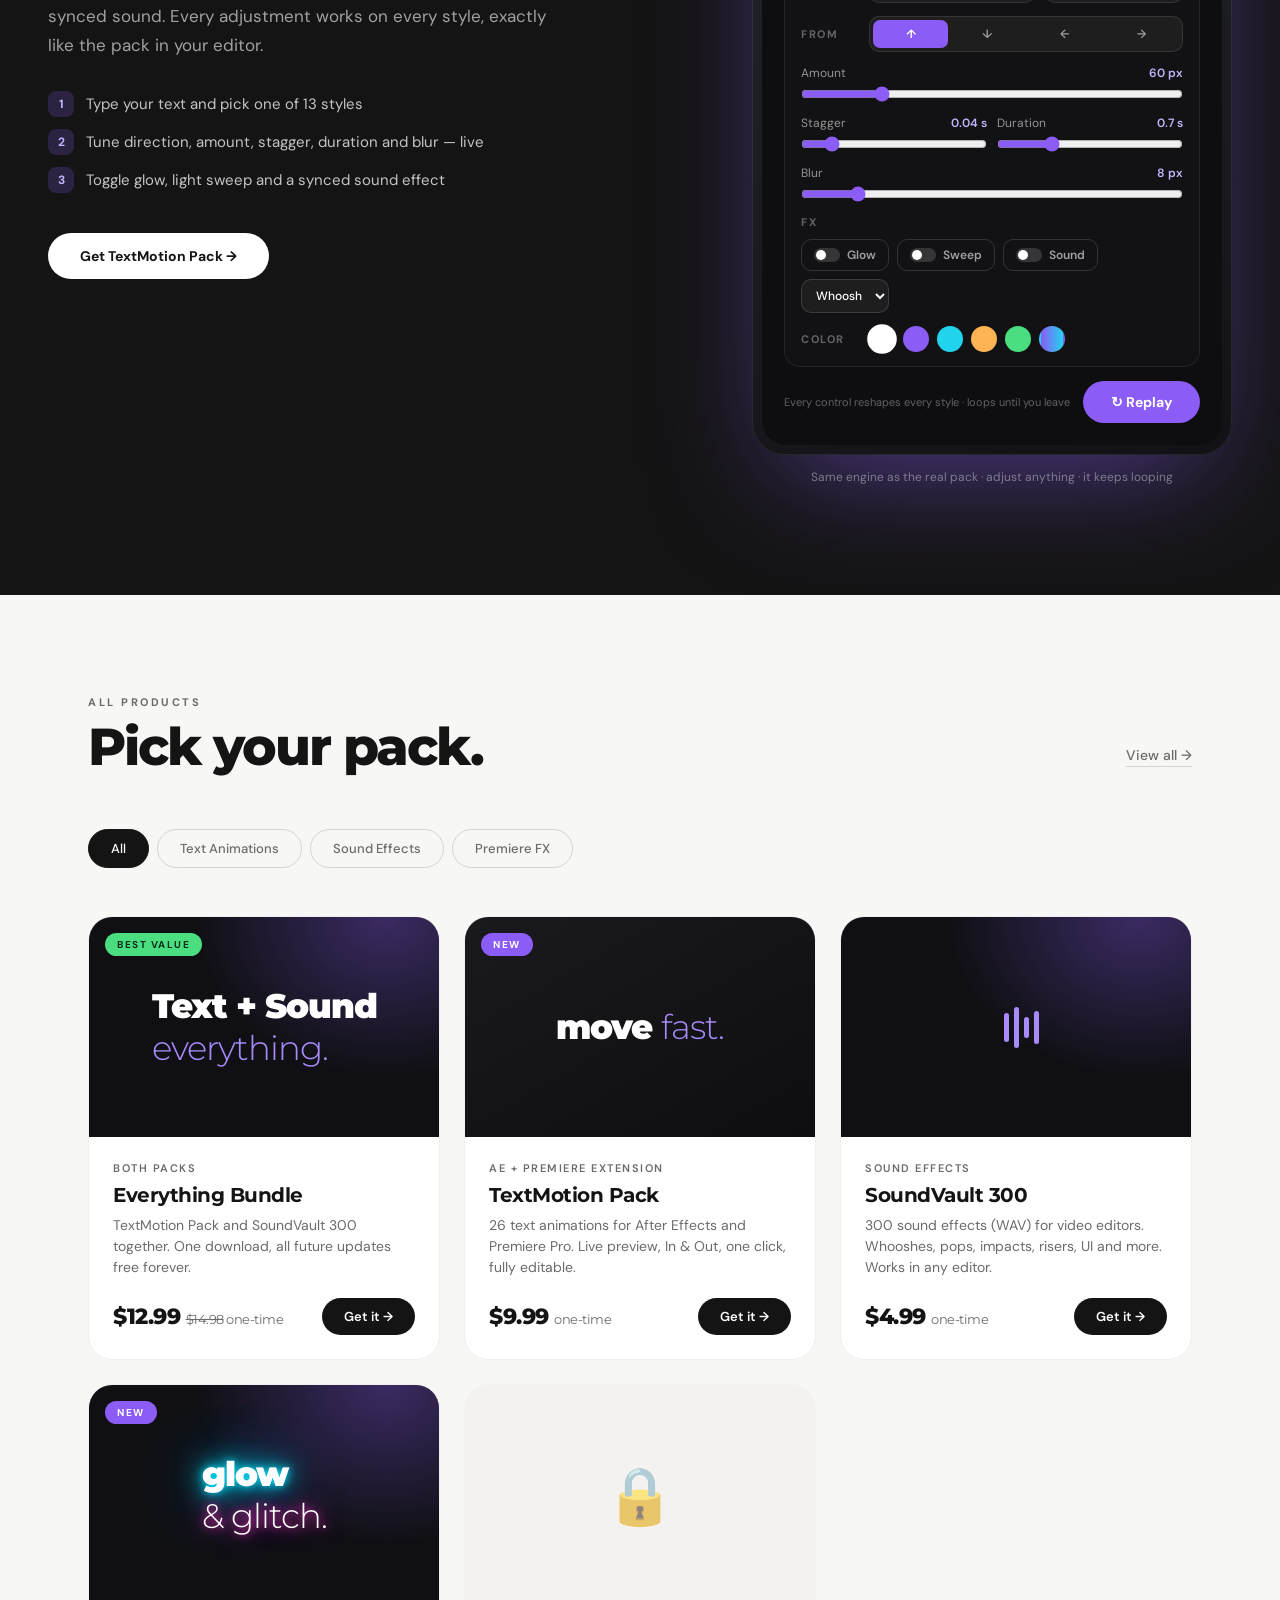
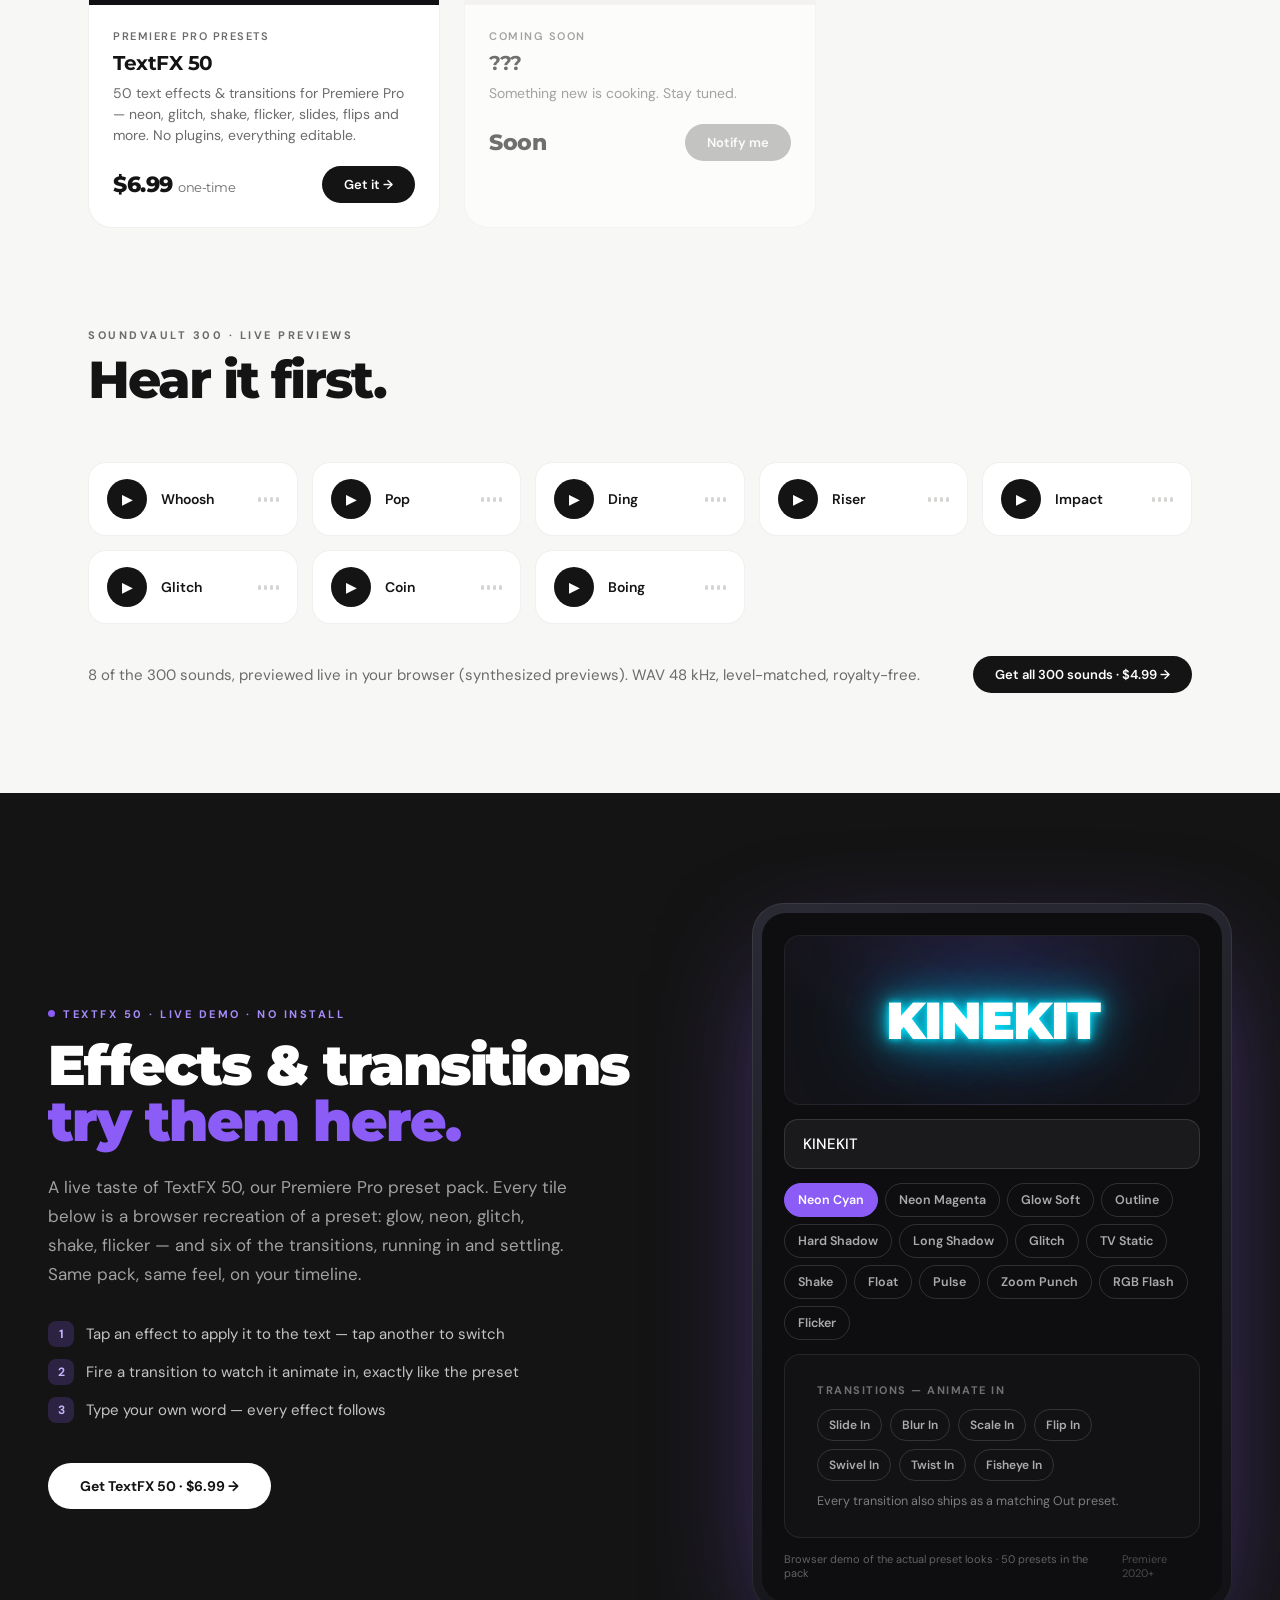
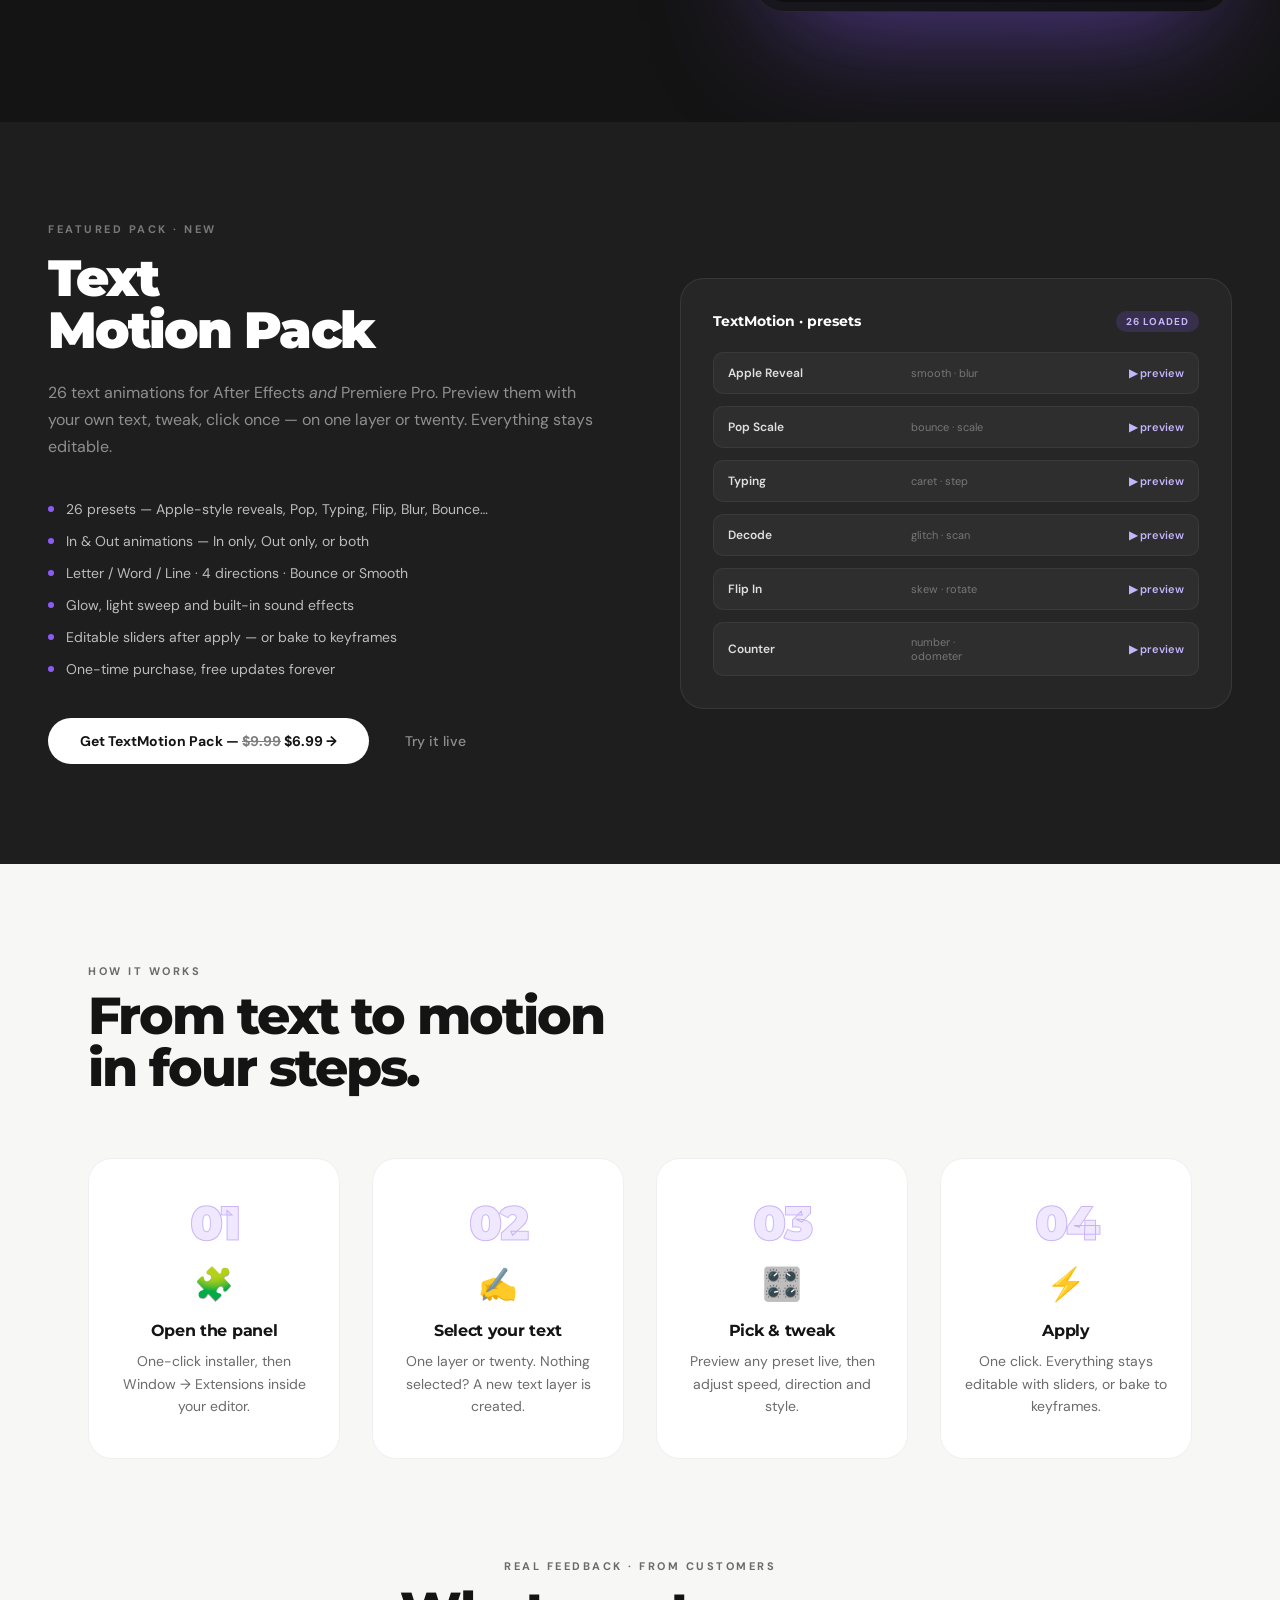
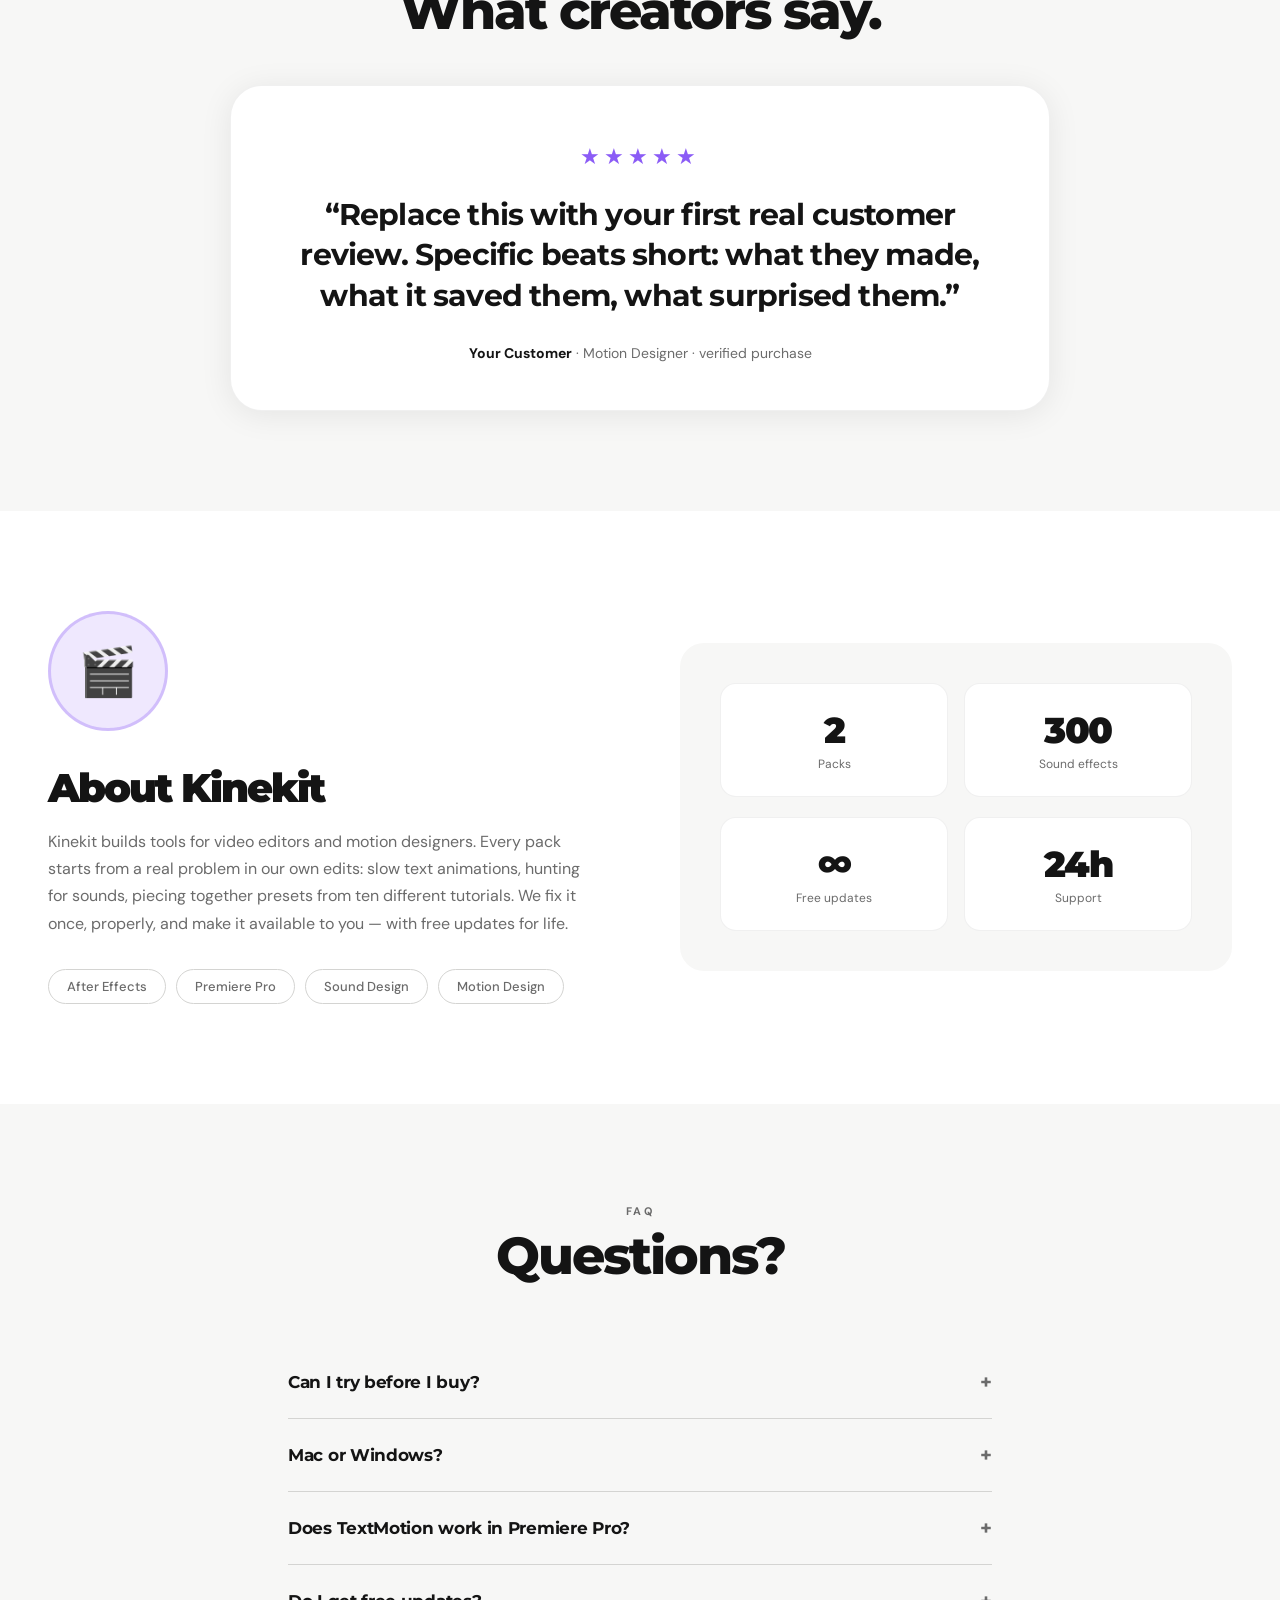
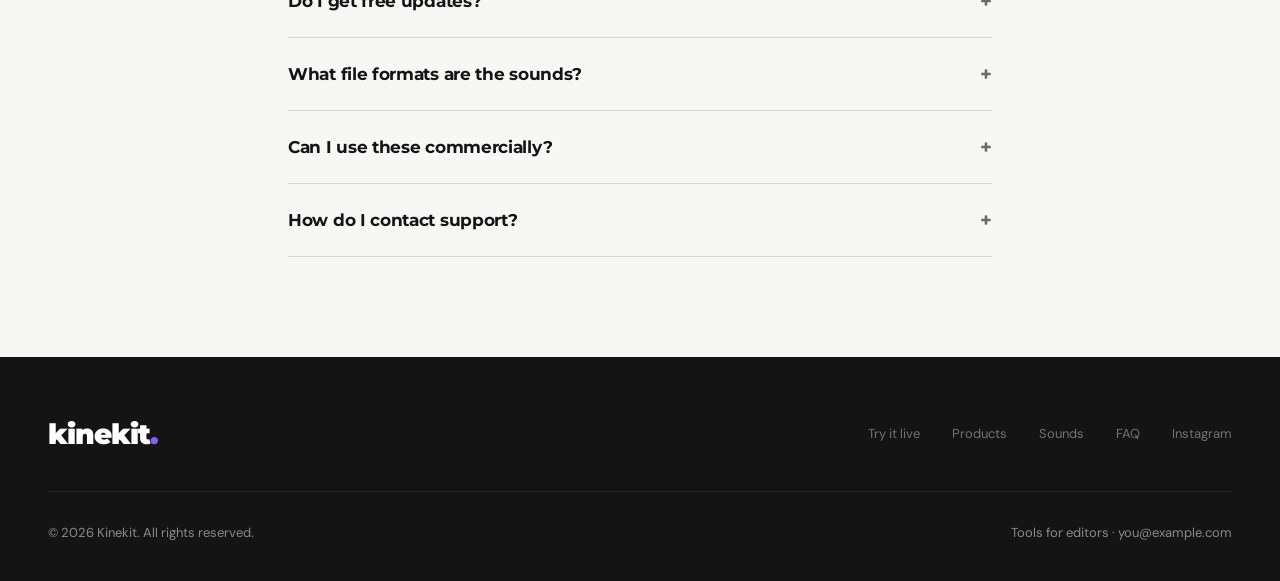
==== commit c6613e4c: "Add TextFX 50: third product (50 Premiere presets) with live browser demo, locked purchase" ====
--- a/index.html
+++ b/index.html
@@ -768,6 +768,25 @@
     .footer-inner { flex-direction: column; gap: 24px; text-align: center; }
     .footer-bottom { flex-direction: column; gap: 12px; text-align: center; }
   }
+
+  /* ══════════ TextFX 50 live demo ══════════ */
+  .fx-stage {
+    font-family: 'Montserrat', sans-serif;
+    font-size: clamp(34px, 6vw, 52px); font-weight: 900; letter-spacing: -2px;
+    color: var(--white); text-align: center; line-height: 1.1;
+    will-change: transform, opacity, filter; position: relative;
+  }
+  .fx-stage.fx-neon-c { color: #fff; text-shadow: 0 0 6px #00e5ff, 0 0 18px #00e5ff, 0 0 44px #00b8d9, 0 0 90px #0091ea; }
+  .fx-stage.fx-neon-m { color: #fff; text-shadow: 0 0 6px #ff2ec4, 0 0 18px #ff2ec4, 0 0 44px #d500f9, 0 0 90px #aa00ff; }
+  .fx-stage.fx-glow   { color: #fff; text-shadow: 0 0 8px rgba(255,255,255,.9), 0 0 26px rgba(255,255,255,.55), 0 0 70px rgba(255,255,255,.3); }
+  .fx-stage.fx-outline{ color: transparent; -webkit-text-stroke: 2.5px #fff; }
+  .fx-stage.fx-hard   { color: var(--white); text-shadow: 10px 10px 0 var(--accent); }
+  .fx-stage.fx-long   { color: var(--white); text-shadow: 1px 1px 0 var(--accent), 2px 2px 0 var(--accent), 3px 3px 0 var(--accent), 4px 4px 0 var(--accent), 5px 5px 0 var(--accent), 6px 6px 0 var(--accent), 7px 7px 0 var(--accent), 8px 8px 0 var(--accent), 9px 9px 0 var(--accent), 10px 10px 0 rgba(139,92,246,.45); }
+  .fx-rows { display: flex; flex-direction: column; gap: 12px; }
+  .fx-lbl { font-size: 11px; font-weight: 700; letter-spacing: 1.5px; text-transform: uppercase; color: rgba(255,255,255,0.4); }
+  .fx-trow { display: flex; flex-wrap: wrap; gap: 8px; }
+  .fx-trow .pg-style { font-size: 12px; padding: 7px 11px; }
+  .fx-note { color: rgba(255,255,255,0.45); font-size: 12.5px; }
 </style>
 </head>
 <body>
@@ -777,6 +796,7 @@
   <a href="#" class="nav-logo">kinekit<span>.</span></a>
   <div class="nav-links">
     <a href="#try">Try it live</a>
+    <a href="#fx">TextFX demo</a>
     <a href="#products">Products</a>
     <a href="#sounds">Sounds</a>
     <a href="#faq">FAQ</a>
@@ -787,7 +807,7 @@
 <!-- ══════════════ HERO ══════════════ -->
 <section class="hero">
   <a class="promo" href="#featured">🔥 Launch week · <b>30% off</b> everything</a>
-  <div class="hero-badge">Text Animations · Sound Effects</div>
+  <div class="hero-badge">Text Animations · Text FX · Sound Effects</div>
   <h1>Tools for<br>editors who<br><em>move fast.</em></h1>
   <p class="hero-desc">Text animation packs and sound effect packs that drop straight onto your timeline. Built by editors, for editors — one click, everything stays editable.</p>
   <div class="hero-btns">
@@ -804,7 +824,11 @@
       <div class="stat-label">sound effects</div>
     </div>
     <div class="stat">
-      <div class="stat-num">2</div>
+      <div class="stat-num">50</div>
+      <div class="stat-label">text FX & transitions</div>
+    </div>
+    <div class="stat">
+      <div class="stat-num">3</div>
       <div class="stat-label">packs</div>
     </div>
     <div class="stat">
@@ -907,6 +931,7 @@
       <button class="filter-tab active" onclick="filterProducts('all', this)">All</button>
       <button class="filter-tab" onclick="filterProducts('text', this)">Text Animations</button>
       <button class="filter-tab" onclick="filterProducts('sfx', this)">Sound Effects</button>
+      <button class="filter-tab" onclick="filterProducts('premiere', this)">Premiere FX</button>
     </div>
 
     <div class="products-grid" id="productsGrid">
@@ -958,6 +983,22 @@
         </div>
       </div>
 
+      <div class="product-card" data-cat="premiere" onclick="openModal('textfx50')">
+        <div class="product-img sfx-cover">
+          <div class="cover-demo" style="text-shadow:0 0 8px #00e5ff,0 0 26px #00e5ff,0 0 60px #0091ea;">glow<br><em style="color:#fff; text-shadow:0 0 8px #ff2ec4,0 0 26px #ff2ec4;">&amp; glitch.</em></div>
+          <div class="product-badge-new">NEW</div>
+        </div>
+        <div class="product-info">
+          <div class="product-cat">Premiere Pro Presets</div>
+          <div class="product-name">TextFX 50</div>
+          <div class="product-desc">50 text effects &amp; transitions for Premiere Pro — neon, glitch, shake, flicker, slides, flips and more. No plugins, everything editable.</div>
+          <div class="product-footer">
+            <div class="product-price">$6.99 <span>one-time</span></div>
+            <a class="btn-buy" href="#" onclick="event.preventDefault(); event.stopPropagation(); openModal('textfx50')">Get it →</a>
+          </div>
+        </div>
+      </div>
+
       <div class="product-card" data-cat="soon" style="opacity:0.6;">
         <div class="product-img" style="background: var(--bg2);">
           <div style="font-size:56px;">🔒</div>
@@ -990,6 +1031,45 @@
     <div class="sounds-foot">
       <p>8 of the 300 sounds, previewed live in your browser (synthesized previews). WAV 48 kHz, level-matched, royalty-free.</p>
       <a class="btn-buy" href="#" onclick="event.preventDefault(); openModal('soundvault')">Get all 300 sounds · $4.99 →</a>
+    </div>
+  </div>
+</section>
+
+<!-- ══════════════ TEXTFX 50 · LIVE DEMO ══════════════ -->
+<section class="try-section" id="fx">
+  <div class="try-inner">
+    <div>
+      <div class="try-label">TextFX 50 · Live demo · no install</div>
+      <div class="try-title">Effects &amp; transitions<br><em>try them here.</em></div>
+      <div class="try-desc">A live taste of TextFX 50, our Premiere Pro preset pack. Every tile below is a browser recreation of a preset: glow, neon, glitch, shake, flicker — and six of the transitions, running in and settling. Same pack, same feel, on your timeline.</div>
+      <div class="try-list">
+        <div><b>1</b>Tap an effect to apply it to the text — tap another to switch</div>
+        <div><b>2</b>Fire a transition to watch it animate in, exactly like the preset</div>
+        <div><b>3</b>Type your own word — every effect follows</div>
+      </div>
+      <div class="featured-btns">
+        <a href="#products" class="btn-white">Get TextFX 50 · $6.99 →</a>
+      </div>
+    </div>
+    <div>
+      <div class="playground">
+        <div class="pg-body">
+          <div class="pg-preview"><div class="fx-stage" id="fxStage">KINEKIT</div></div>
+          <input class="pg-input" id="fxInput" type="text" value="KINEKIT" maxlength="14" spellcheck="false" aria-label="Text for TextFX demo">
+          <div class="pg-styles" id="fxStyles"></div>
+          <div class="pg-card">
+            <div class="fx-rows" style="padding:14px 16px;">
+              <div class="fx-lbl">Transitions — animate in</div>
+              <div class="fx-trow" id="fxTrans"></div>
+              <div class="fx-note">Every transition also ships as a matching Out preset.</div>
+            </div>
+          </div>
+          <div class="pg-foot">
+            <small>Browser demo of the actual preset looks · 50 presets in the pack</small>
+            <small style="opacity:.7">Premiere 2020+</small>
+          </div>
+        </div>
+      </div>
     </div>
   </div>
 </section>
@@ -1185,7 +1265,7 @@
   bundle: {
     cat: 'Both Packs',
     title: 'Everything Bundle',
-    desc: 'TextMotion Pack and SoundVault 300 together. Everything you need to edit faster, one download, all future updates free.',
+    desc: 'TextMotion Pack and SoundVault 300 together. Our two flagship packs, one download, all future updates free.',
     features: [
       '26 text animations for After Effects & Premiere Pro',
       '300 sound effects in categorized folders',
@@ -1222,6 +1302,21 @@
       'Use in personal and client projects'
     ],
     price: '$4.99',
+    link: ''
+  },
+  textfx50: {
+    cat: 'Premiere Pro Presets',
+    title: 'TextFX 50',
+    desc: '50 text effects and transitions for Premiere Pro. Neon, glitch, shake, flicker, slides, flips, fisheye and more — drop them on any text or graphic clip, everything stays editable.',
+    features: [
+      '30 transitions — Slide ×4, Scale, Stretch, Blur ×2, Flip ×2, Swivel ×2, Twist, Fisheye',
+      'Every transition ships In + Out',
+      '20 effects — Glow, Neon, Outline, Glitch, Shake, Flicker, Static, Pulse, Zoom…',
+      'Built with stock Premiere effects only — no plugins required',
+      'Tuned ~1 s ramps that feel modern, not slow',
+      'Works in Premiere Pro 2020+, Windows & macOS'
+    ],
+    price: '$6.99',
     link: ''
   }
 };
@@ -1671,6 +1766,172 @@
 window.addEventListener('scroll', () => {
   document.querySelector('nav').style.boxShadow = window.scrollY > 20 ? '0 2px 24px rgba(0,0,0,0.08)' : 'none';
 });
+
+/* ══════════════ TEXTFX 50 LIVE DEMO ══════════════
+   Browser recreations of the pack's presets: persistent looks via classes,
+   animated effects via WAAPI loops, transitions via one-shot In animations. */
+(function () {
+  const stage = document.getElementById('fxStage');
+  if (!stage) return;
+  const input = document.getElementById('fxInput');
+  const stylesEl = document.getElementById('fxStyles');
+  const transEl = document.getElementById('fxTrans');
+  let loops = [];
+  let activeChip = null;
+
+  input.addEventListener('input', () => {
+    stage.textContent = input.value || 'KINEKIT';
+    replay();
+  });
+
+  function stopLoops() {
+    loops.forEach(a => { try { a.cancel(); } catch (e) {} });
+    loops = [];
+  }
+  function replay() {
+    if (activeChip) activeChip._run();
+  }
+
+  /* effect chips: cls = persistent look, run = loop / one-shot WAAPI */
+  const FX = [
+    { name: 'Neon Cyan', cls: 'fx-neon-c', run() { loop(kfOpac(.88, 1), 2.4, 'ease-in-out'); } },
+    { name: 'Neon Magenta', cls: 'fx-neon-m', run() { loop(kfOpac(.88, 1), 2.4, 'ease-in-out'); } },
+    { name: 'Glow Soft', cls: 'fx-glow', run() { loop(kfOpac(.92, 1), 3, 'ease-in-out'); } },
+    { name: 'Outline', cls: 'fx-outline', run() {} },
+    { name: 'Hard Shadow', cls: 'fx-hard', run() {} },
+    { name: 'Long Shadow', cls: 'fx-long', run() {} },
+    { name: 'Glitch', run() {
+        stage.style.textShadow = '3px 0 #ff2ec4, -3px 0 #00e5ff';
+        loop([
+          { transform: 'translate(0,0)', clipPath: 'inset(0 0 0 0)', offset: 0 },
+          { transform: 'translate(-7px,2px)', clipPath: 'inset(12% 0 55% 0)', offset: .18 },
+          { transform: 'translate(6px,-2px)', clipPath: 'inset(0 0 0 0)', offset: .34 },
+          { transform: 'translate(0,0)', clipPath: 'inset(38% 0 22% 0)', offset: .52 },
+          { transform: 'translate(-4px,1px)', clipPath: 'inset(0 0 0 0)', offset: .7 },
+          { transform: 'translate(5px,1px)', clipPath: 'inset(62% 0 8% 0)', offset: .84 },
+          { transform: 'translate(0,0)', clipPath: 'inset(0 0 0 0)', offset: 1 }
+        ], .9, 'linear');
+      } },
+    { name: 'TV Static', run() {
+        loop([
+          { transform: 'translate(0,0)', filter: 'contrast(1)', offset: 0 },
+          { transform: 'translate(-3px,1px)', filter: 'contrast(1.4) brightness(1.2)', offset: .2 },
+          { transform: 'translate(3px,-1px)', filter: 'contrast(.8)', offset: .45 },
+          { transform: 'translate(-2px,-1px)', filter: 'contrast(1.5) brightness(1.3)', offset: .7 },
+          { transform: 'translate(2px,1px)', filter: 'contrast(1)', offset: 1 }
+        ], .28, 'linear');
+      } },
+    { name: 'Shake', run() {
+        loop([
+          { transform: 'translate(0,0)' }, { transform: 'translate(-6px,2px)' },
+          { transform: 'translate(5px,-3px)' }, { transform: 'translate(-4px,-2px)' },
+          { transform: 'translate(6px,1px)' }, { transform: 'translate(-3px,3px)' },
+          { transform: 'translate(0,0)' }
+        ], .5, 'linear');
+      } },
+    { name: 'Float', run() {
+        loop([
+          { transform: 'translate(0,0)' }, { transform: 'translate(0,-10px)' },
+          { transform: 'translate(0,0)' }, { transform: 'translate(0,8px)' },
+          { transform: 'translate(0,0)' }
+        ], 4.5, 'ease-in-out');
+      } },
+    { name: 'Pulse', run() {
+        loop([
+          { transform: 'scale(1)' }, { transform: 'scale(1.07)' }, { transform: 'scale(1)' }
+        ], 1.4, 'ease-in-out');
+      } },
+    { name: 'Zoom Punch', run() {
+        loop([
+          { transform: 'scale(1)', offset: 0 }, { transform: 'scale(1.28)', offset: .3 },
+          { transform: 'scale(.98)', offset: .55 }, { transform: 'scale(1)', offset: .7 },
+          { transform: 'scale(1)', offset: 1 }
+        ], 2.2, 'cubic-bezier(.22,1.6,.36,1)');
+      } },
+    { name: 'RGB Flash', run() {
+        stage.style.textShadow = '2px 0 #f00, -2px 0 #0ff';
+        loop([
+          { filter: 'invert(0)', offset: 0 }, { filter: 'invert(0)', offset: .38 },
+          { filter: 'invert(1)', offset: .42 }, { filter: 'invert(0)', offset: .46 },
+          { filter: 'invert(0)', offset: .88 }, { filter: 'invert(1)', offset: .92 },
+          { filter: 'invert(0)', offset: .96 }, { filter: 'invert(0)', offset: 1 }
+        ], 1.6, 'linear');
+      } },
+    { name: 'Flicker', run() {
+        loop([
+          { opacity: 1, offset: 0 }, { opacity: .25, offset: .08 }, { opacity: .9, offset: .16 },
+          { opacity: .1, offset: .24 }, { opacity: 1, offset: .34 }, { opacity: .5, offset: .5 },
+          { opacity: 1, offset: .62 }, { opacity: .2, offset: .78 }, { opacity: 1, offset: .9 },
+          { opacity: 1, offset: 1 }
+        ], 2.2, 'linear');
+      } }
+  ];
+
+  /* transition chips: one-shot In animations (each has a matching Out preset in the pack) */
+  const TRANS = [
+    { name: 'Slide', kf: [{ transform: 'translateX(-90%)', opacity: 0 }, { transform: 'translateX(0)', opacity: 1 }] },
+    { name: 'Blur', kf: [{ filter: 'blur(26px)', opacity: 0 }, { filter: 'blur(0px)', opacity: 1 }] },
+    { name: 'Scale', kf: [{ transform: 'scale(.02)', opacity: 0 }, { transform: 'scale(1)', opacity: 1 }] },
+    { name: 'Flip', kf: [{ transform: 'perspective(700px) rotateX(95deg)', opacity: 0 }, { transform: 'perspective(700px) rotateX(0)', opacity: 1 }] },
+    { name: 'Swivel', kf: [{ transform: 'perspective(700px) rotateY(100deg)', opacity: 0 }, { transform: 'perspective(700px) rotateY(0)', opacity: 1 }] },
+    { name: 'Twist', kf: [{ transform: 'rotate(-120deg) scale(.4)', opacity: 0 }, { transform: 'rotate(0) scale(1)', opacity: 1 }] },
+    { name: 'Fisheye', kf: [{ transform: 'scale(1.45)', filter: 'blur(6px)', opacity: 0 }, { transform: 'scale(1)', filter: 'blur(0px)', opacity: 1 }] }
+  ];
+
+  function loop(frames, dur, easing) {
+    const a = stage.animate(frames, { duration: dur * 1000, iterations: Infinity, easing: easing || 'linear' });
+    loops.push(a);
+  }
+  function kfOpac(from, to) {
+    return [{ opacity: from }, { opacity: to }, { opacity: from }];
+  }
+
+  function clearFx() {
+    stopLoops();
+    stage.className = 'fx-stage';
+    stage.style.textShadow = '';
+    stage.style.filter = '';
+    stage.style.clipPath = '';
+    stage.getAnimations().forEach(a => { try { a.cancel(); } catch (e) {} });
+  }
+
+  FX.forEach((fx, i) => {
+    const b = document.createElement('button');
+    b.type = 'button'; b.className = 'pg-style'; b.textContent = fx.name;
+    b.onclick = () => {
+      document.querySelectorAll('#fxStyles .pg-style').forEach(x => x.classList.remove('active'));
+      clearFx();
+      if (activeChip === fx) { activeChip = null; return; }
+      activeChip = fx;
+      b.classList.add('active');
+      if (fx.cls) stage.className = 'fx-stage ' + fx.cls;
+      fx.run();
+    };
+    if (i === 0) { /* start with a look applied so the panel is alive on load */ }
+    stylesEl.appendChild(b);
+  });
+
+  TRANS.forEach(t => {
+    const b = document.createElement('button');
+    b.type = 'button'; b.className = 'pg-style'; b.textContent = t.name + ' In';
+    b.onclick = () => {
+      stopLoops();
+      const wasActive = activeChip;
+      const cls = activeChip ? activeChip.cls : '';
+      const shadow = stage.style.textShadow;
+      const a = stage.animate(t.kf, { duration: 950, easing: 'cubic-bezier(.2,.8,.2,1)', fill: 'backwards' });
+      a.onfinish = () => { if (wasActive) wasActive.run(); };
+      /* keep the current look during the transition */
+      if (cls) { stage.classList.add(cls); a.effect && null; }
+      if (shadow) stage.style.textShadow = shadow;
+      loops.push(a);
+    };
+    transEl.appendChild(b);
+  });
+
+  /* auto-apply the first look so the section demos itself on scroll */
+  if (stylesEl.firstChild) stylesEl.firstChild.click();
+})();
 </script>
 </body>
 </html>
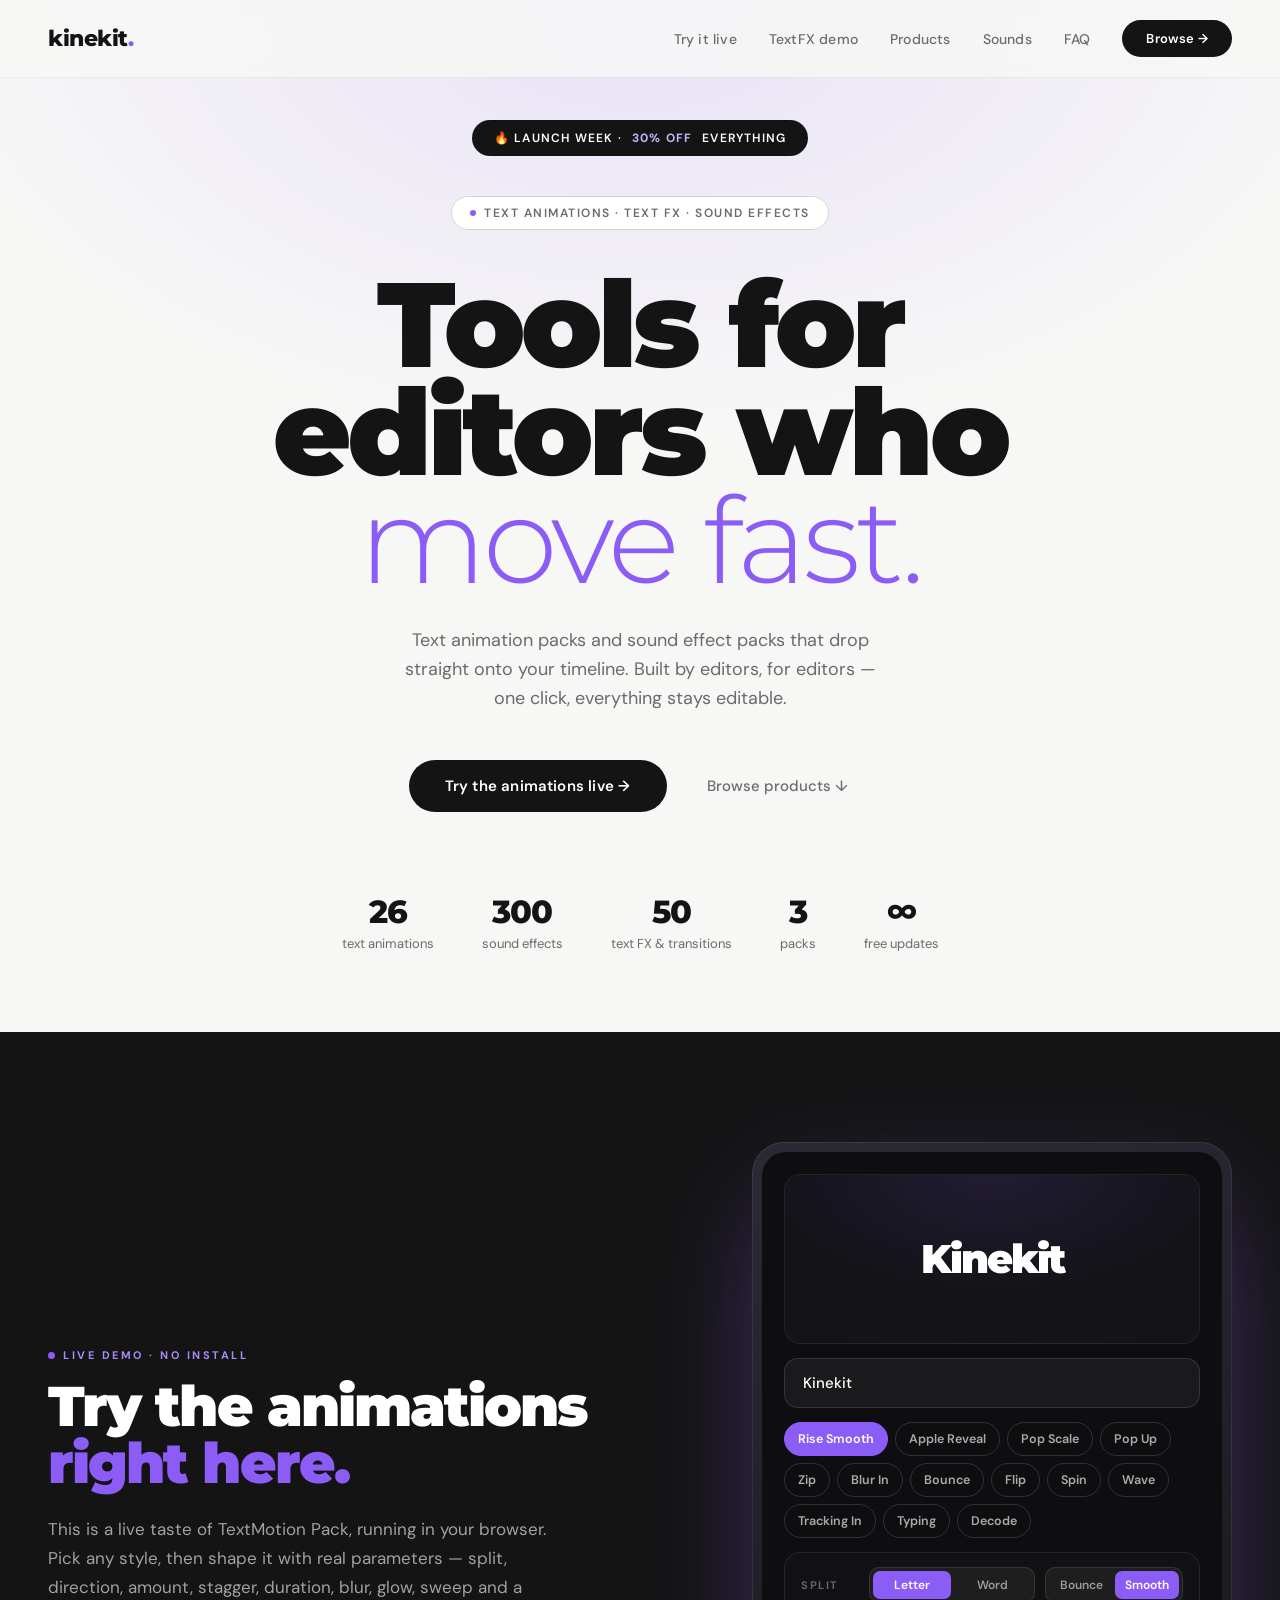
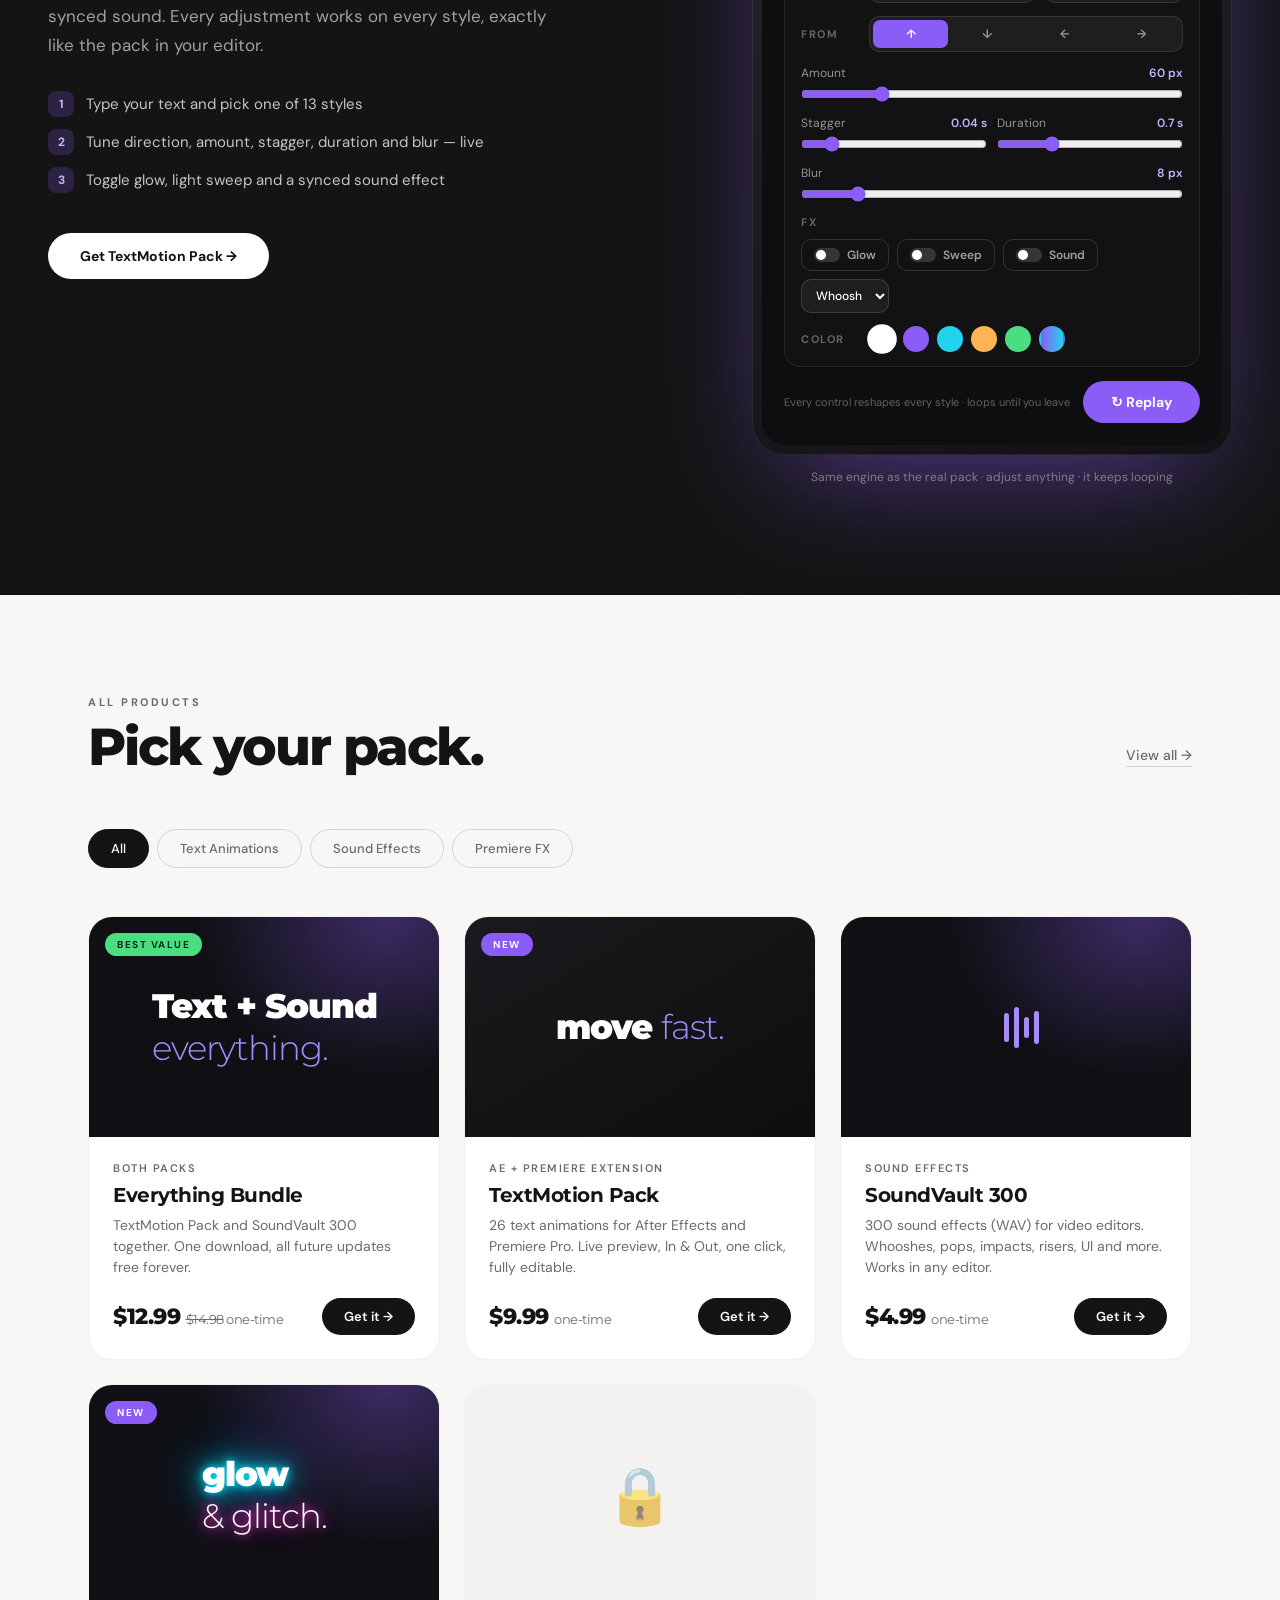
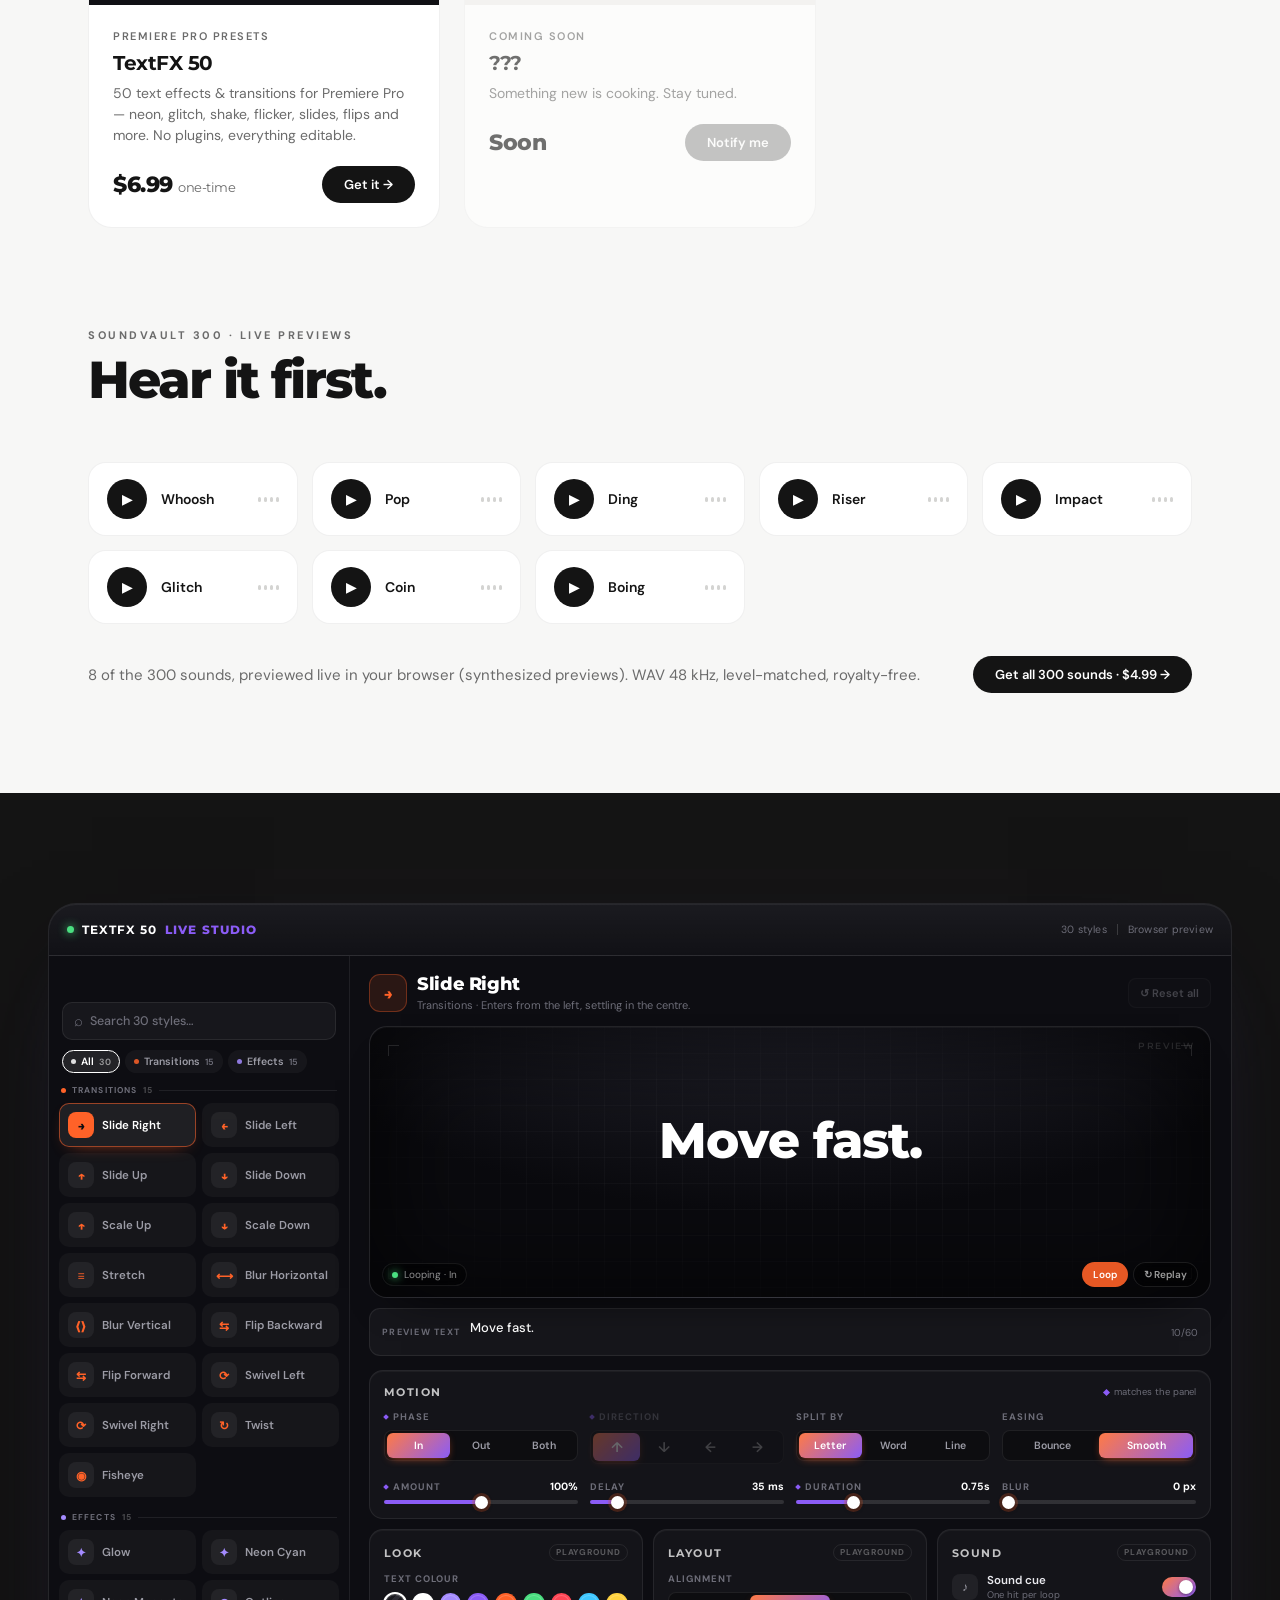
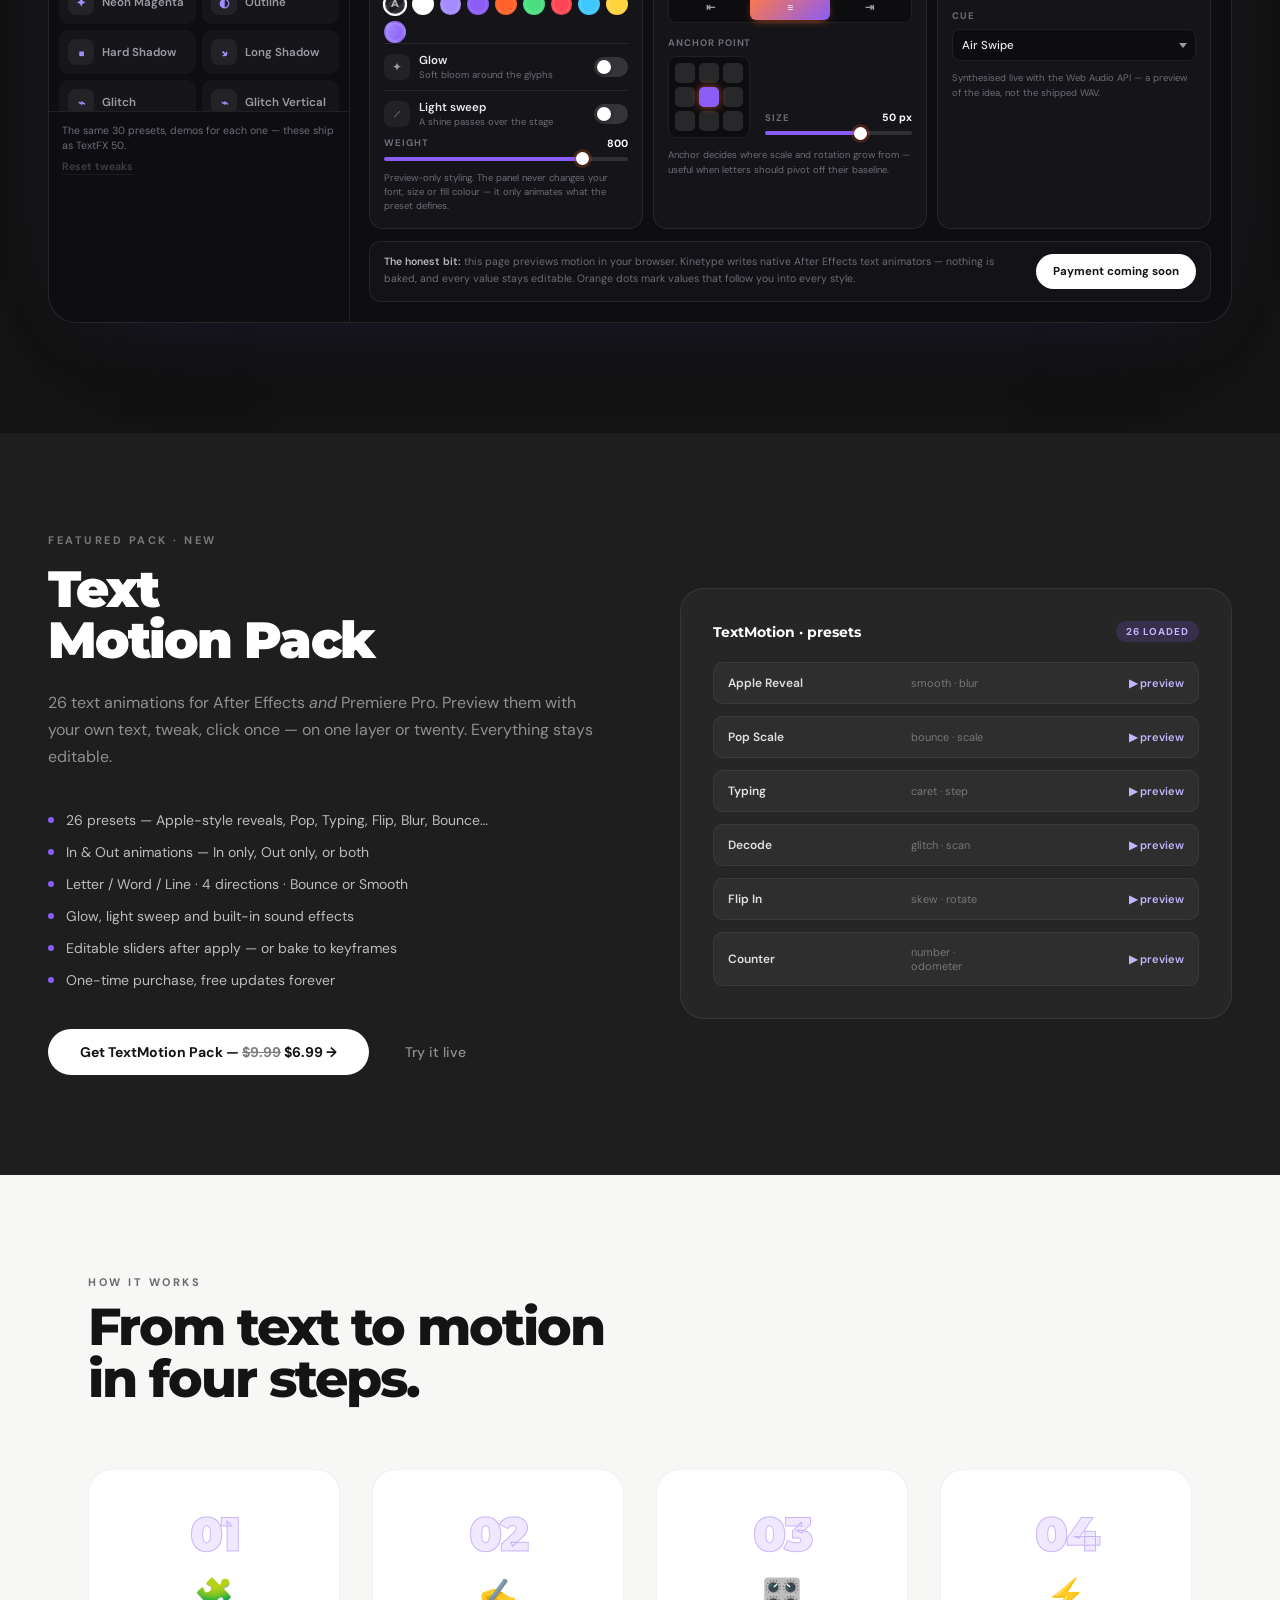
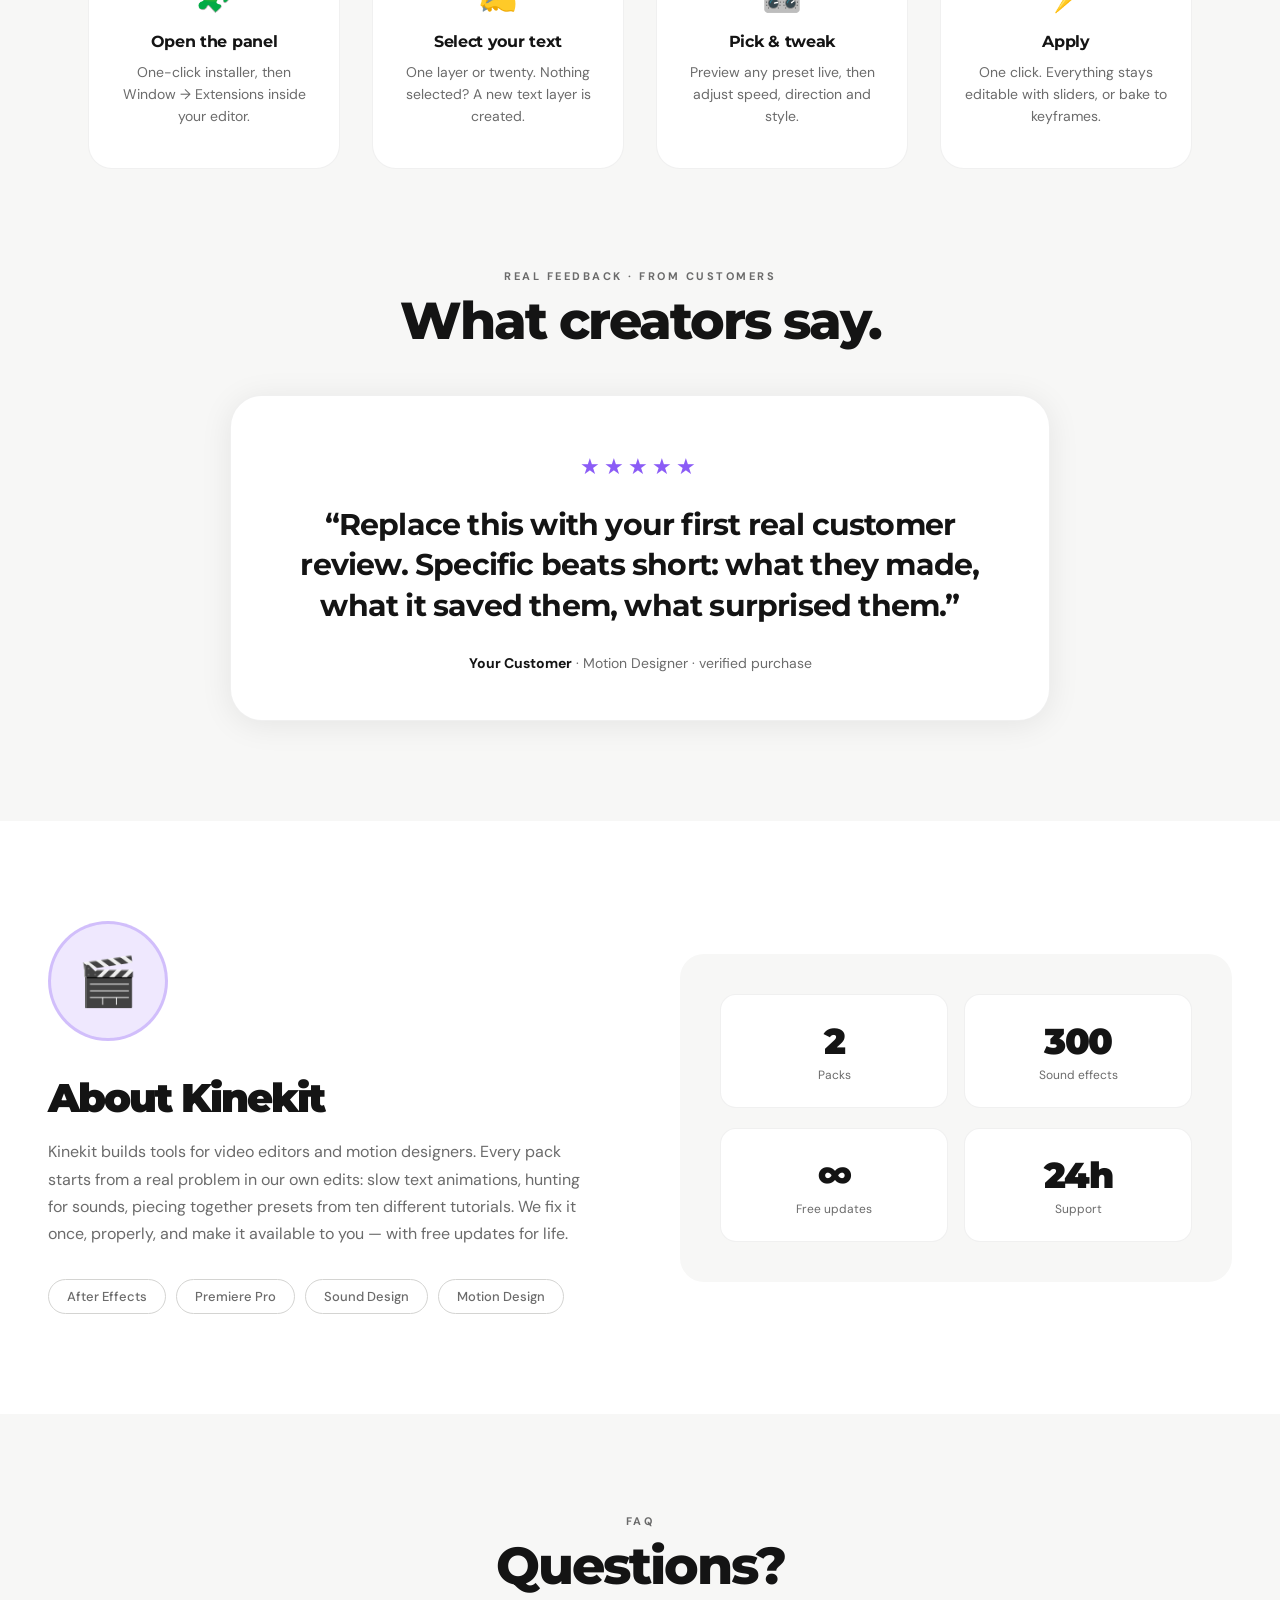
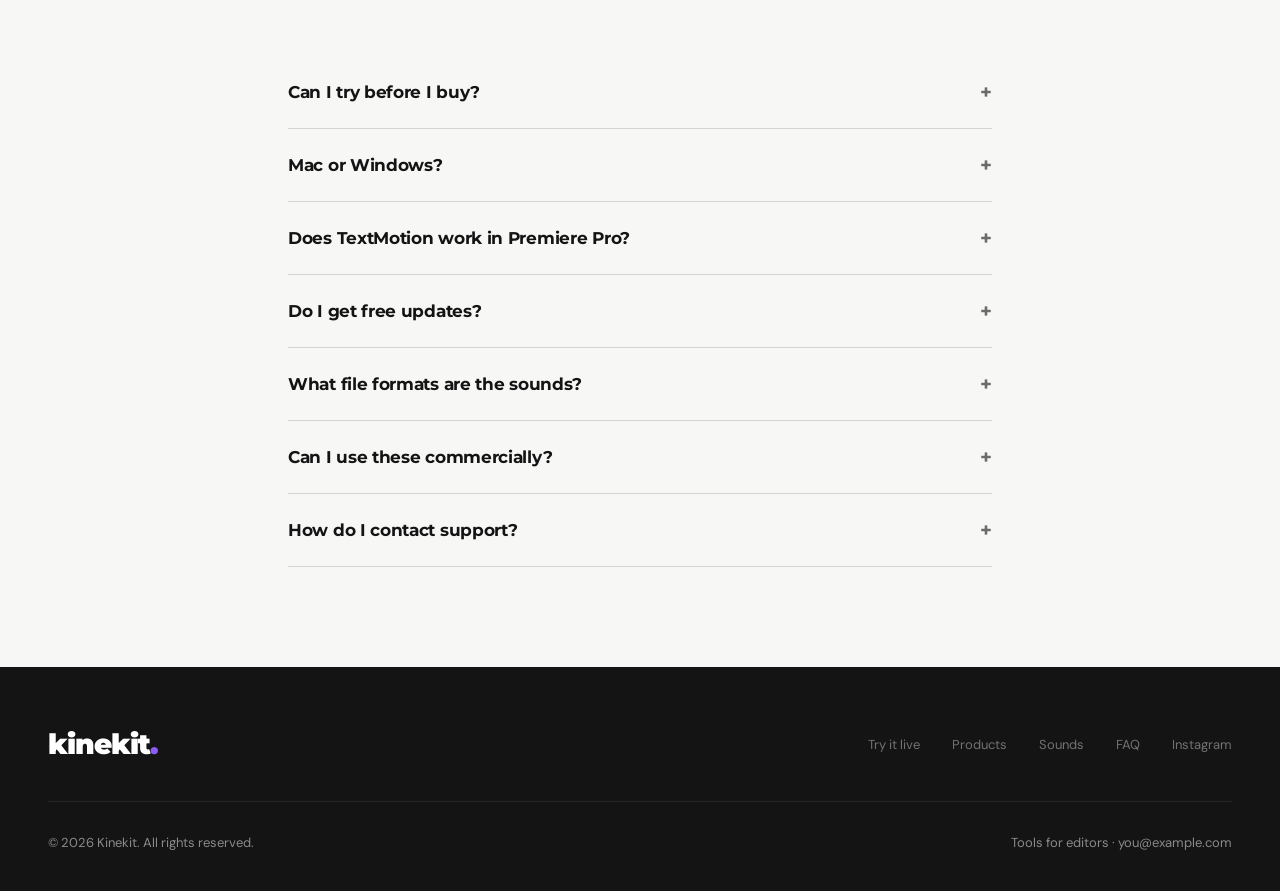
==== commit 9da953fd: "Add ported TextFX 50 Live Studio (Waveframe-inspired) with engine specials + Kinekit audio" ====
--- a/index.html
+++ b/index.html
@@ -9,6 +9,8 @@
 <meta property="og:title" content="Kinekit — Tools for editors who move fast">
 <link rel="preconnect" href="https://fonts.googleapis.com">
 <link href="https://fonts.googleapis.com/css2?family=Montserrat:wght@300;400;500;600;700;800;900&family=DM+Sans:wght@300;400;500&display=swap" rel="stylesheet">
+  <link rel="stylesheet" href="studio/css/styles.css?v=1">
+
 <style>
   *, *::before, *::after { box-sizing: border-box; margin: 0; padding: 0; }
 
@@ -769,24 +771,6 @@
     .footer-bottom { flex-direction: column; gap: 12px; text-align: center; }
   }
 
-  /* ══════════ TextFX 50 live demo ══════════ */
-  .fx-stage {
-    font-family: 'Montserrat', sans-serif;
-    font-size: clamp(34px, 6vw, 52px); font-weight: 900; letter-spacing: -2px;
-    color: var(--white); text-align: center; line-height: 1.1;
-    will-change: transform, opacity, filter; position: relative;
-  }
-  .fx-stage.fx-neon-c { color: #fff; text-shadow: 0 0 6px #00e5ff, 0 0 18px #00e5ff, 0 0 44px #00b8d9, 0 0 90px #0091ea; }
-  .fx-stage.fx-neon-m { color: #fff; text-shadow: 0 0 6px #ff2ec4, 0 0 18px #ff2ec4, 0 0 44px #d500f9, 0 0 90px #aa00ff; }
-  .fx-stage.fx-glow   { color: #fff; text-shadow: 0 0 8px rgba(255,255,255,.9), 0 0 26px rgba(255,255,255,.55), 0 0 70px rgba(255,255,255,.3); }
-  .fx-stage.fx-outline{ color: transparent; -webkit-text-stroke: 2.5px #fff; }
-  .fx-stage.fx-hard   { color: var(--white); text-shadow: 10px 10px 0 var(--accent); }
-  .fx-stage.fx-long   { color: var(--white); text-shadow: 1px 1px 0 var(--accent), 2px 2px 0 var(--accent), 3px 3px 0 var(--accent), 4px 4px 0 var(--accent), 5px 5px 0 var(--accent), 6px 6px 0 var(--accent), 7px 7px 0 var(--accent), 8px 8px 0 var(--accent), 9px 9px 0 var(--accent), 10px 10px 0 rgba(139,92,246,.45); }
-  .fx-rows { display: flex; flex-direction: column; gap: 12px; }
-  .fx-lbl { font-size: 11px; font-weight: 700; letter-spacing: 1.5px; text-transform: uppercase; color: rgba(255,255,255,0.4); }
-  .fx-trow { display: flex; flex-wrap: wrap; gap: 8px; }
-  .fx-trow .pg-style { font-size: 12px; padding: 7px 11px; }
-  .fx-note { color: rgba(255,255,255,0.45); font-size: 12.5px; }
 </style>
 </head>
 <body>
@@ -1035,43 +1019,204 @@
   </div>
 </section>
 
-<!-- ══════════════ TEXTFX 50 · LIVE DEMO ══════════════ -->
+<!-- ══════════════ TEXTFX 50 · LIVE STUDIO ══════════════ -->
 <section class="try-section" id="fx">
-  <div class="try-inner">
-    <div>
-      <div class="try-label">TextFX 50 · Live demo · no install</div>
-      <div class="try-title">Effects &amp; transitions<br><em>try them here.</em></div>
-      <div class="try-desc">A live taste of TextFX 50, our Premiere Pro preset pack. Every tile below is a browser recreation of a preset: glow, neon, glitch, shake, flicker — and six of the transitions, running in and settling. Same pack, same feel, on your timeline.</div>
-      <div class="try-list">
-        <div><b>1</b>Tap an effect to apply it to the text — tap another to switch</div>
-        <div><b>2</b>Fire a transition to watch it animate in, exactly like the preset</div>
-        <div><b>3</b>Type your own word — every effect follows</div>
-      </div>
-      <div class="featured-btns">
-        <a href="#products" class="btn-white">Get TextFX 50 · $6.99 →</a>
-      </div>
-    </div>
-    <div>
-      <div class="playground">
-        <div class="pg-body">
-          <div class="pg-preview"><div class="fx-stage" id="fxStage">KINEKIT</div></div>
-          <input class="pg-input" id="fxInput" type="text" value="KINEKIT" maxlength="14" spellcheck="false" aria-label="Text for TextFX demo">
-          <div class="pg-styles" id="fxStyles"></div>
-          <div class="pg-card">
-            <div class="fx-rows" style="padding:14px 16px;">
-              <div class="fx-lbl">Transitions — animate in</div>
-              <div class="fx-trow" id="fxTrans"></div>
-              <div class="fx-note">Every transition also ships as a matching Out preset.</div>
+<div class="studio" id="demoStudio" data-lib="open">
+    <div class="studio-bar">
+      <div class="studio-id"><span class="studio-led"></span>TextFX 50 <b>Live Studio</b></div>
+      <div class="studio-meta"><span id="libCount">40 styles</span><i></i><span>Browser preview</span></div>
+      <button class="studio-browse" id="browseBtn" type="button" aria-expanded="true">Hide styles</button>
+    </div>
+
+    <div class="studio-body">
+      <aside class="library" id="library" aria-label="Preset library">
+        <div class="lib-top">
+          <div class="lib-search">
+            <span class="lib-search-ico" aria-hidden="true">⌕</span>
+            <input id="styleSearch" type="search" placeholder="Search 40 styles…" autocomplete="off" spellcheck="false" aria-label="Search presets">
+            <button class="lib-clear" id="searchClear" type="button" aria-label="Clear search">×</button>
+          </div>
+          <div class="lib-chips" id="styleChips" role="group" aria-label="Filter presets by family"></div>
+        </div>
+        <div class="lib-list" id="styleList" role="list"></div>
+        <div class="lib-empty" id="libEmpty" hidden>No styles match that search. Try “rise”, “blur” or “kinetic”.</div>
+        <div class="lib-foot">
+          <span id="libFootNote">The same 40 presets that ship in Kinetype 2.5.</span>
+          <button class="lib-reset" id="resetAll" type="button" disabled>Reset tweaks</button>
+        </div>
+      </aside>
+
+      <div class="editor" id="editor">
+        <div class="ed-head">
+          <button class="ed-back" id="backToLib" type="button" aria-label="Back to the style library">‹</button>
+          <div class="ed-title">
+            <div class="ed-glyph" id="edGlyph">A</div>
+            <div class="ed-title-txt">
+              <h3 id="edName">Rise</h3>
+              <p id="edCat">Reveal · Letters lift into place from below.</p>
             </div>
           </div>
-          <div class="pg-foot">
-            <small>Browser demo of the actual preset looks · 50 presets in the pack</small>
-            <small style="opacity:.7">Premiere 2020+</small>
+          <button class="ed-reset" id="resetStyle" type="button" disabled title="No carried tweaks yet">↺ Reset all</button>
+        </div>
+
+        <div class="stage" id="stage">
+          <div class="stage-grid" aria-hidden="true"></div>
+          <div class="stage-frame" aria-hidden="true"><i></i><i></i><i></i><i></i></div>
+          <div class="stage-tag" aria-hidden="true">Preview</div>
+          <div class="stage-text" id="stageText" aria-hidden="true">Move fast.</div>
+          <div class="stage-sweep" id="stageSweep" aria-hidden="true"></div>
+          <div class="stage-foot">
+            <span class="stage-status" id="stageStatus"><i></i>Looping · In</span>
+            <div class="stage-actions">
+              <button class="stage-btn is-on" id="loopBtn" type="button" aria-pressed="true">Loop</button>
+              <button class="stage-btn" id="replayBtn" type="button">↻ Replay</button>
+            </div>
           </div>
         </div>
+
+        <div class="ed-text">
+          <span class="ed-text-label">Preview text</span>
+          <textarea id="demoText" rows="1" maxlength="60" spellcheck="false" autocomplete="off" aria-label="Preview text">Move fast.</textarea>
+          <span class="ed-text-count" id="charCount">10/60</span>
+        </div>
+
+        <div class="controls">
+          <section class="ctl-card ctl-motion">
+            <header class="ctl-head"><h4>Motion</h4><span class="ctl-legend"><i></i>matches the panel</span></header>
+            <div class="ctl-quad">
+              <div class="ctl-field" data-key="phase">
+                <span class="ctl-lbl is-ship">Phase</span>
+                <div class="seg" id="phaseSeg" role="group" aria-label="Apply phase">
+                  <button data-v="in" type="button">In</button>
+                  <button data-v="out" type="button">Out</button>
+                  <button data-v="both" type="button">Both</button>
+                </div>
+              </div>
+              <div class="ctl-field" data-key="dir">
+                <span class="ctl-lbl is-ship">Direction</span>
+                <div class="seg dirs" id="dirSeg" role="group" aria-label="Direction">
+                  <button data-v="up" type="button" title="From below" aria-label="From below">↑</button>
+                  <button data-v="down" type="button" title="From above" aria-label="From above">↓</button>
+                  <button data-v="left" type="button" title="From the right" aria-label="From the right">←</button>
+                  <button data-v="right" type="button" title="From the left" aria-label="From the left">→</button>
+                </div>
+              </div>
+              <div class="ctl-field" data-key="unit">
+                <span class="ctl-lbl">Split by</span>
+                <div class="seg" id="unitSeg" role="group" aria-label="Split unit">
+                  <button data-v="letter" type="button">Letter</button>
+                  <button data-v="word" type="button">Word</button>
+                  <button data-v="line" type="button">Line</button>
+                </div>
+              </div>
+              <div class="ctl-field" data-key="feel">
+                <span class="ctl-lbl">Easing</span>
+                <div class="seg" id="feelSeg" role="group" aria-label="Easing">
+                  <button data-v="bounce" type="button">Bounce</button>
+                  <button data-v="smooth" type="button">Smooth</button>
+                </div>
+              </div>
+            </div>
+
+            <div class="ctl-quad sliders">
+              <label class="sl" data-key="amount">
+                <span class="sl-top"><span class="ctl-lbl is-ship">Amount</span><b id="vAmount">100%</b></span>
+                <input type="range" id="amount" min="0" max="200" step="5" value="100" aria-label="Amount">
+              </label>
+              <label class="sl" data-key="delay">
+                <span class="sl-top"><span class="ctl-lbl">Delay</span><b id="vDelay">35 ms</b></span>
+                <input type="range" id="delay" min="0" max="300" step="5" value="35" aria-label="Delay between units">
+              </label>
+              <label class="sl" data-key="dur">
+                <span class="sl-top"><span class="ctl-lbl is-ship">Duration</span><b id="vDur">0.70s</b></span>
+                <input type="range" id="dur" min="0.1" max="2.4" step="0.05" value="0.7" aria-label="Duration">
+              </label>
+              <label class="sl" data-key="blur">
+                <span class="sl-top"><span class="ctl-lbl">Blur</span><b id="vBlur">0 px</b></span>
+                <input type="range" id="blur" min="0" max="60" step="1" value="0" aria-label="Blur">
+              </label>
+            </div>
+          </section>
+
+          <section class="ctl-card ctl-look">
+            <header class="ctl-head"><h4>Look</h4><span class="ctl-extra">playground</span></header>
+            <div class="ctl-field" data-key="colour">
+              <span class="ctl-lbl">Text colour</span>
+              <div class="colors" id="colorRow" role="group" aria-label="Text colour"></div>
+            </div>
+            <div class="fx-row" data-key="glow">
+              <span class="fx-ico" aria-hidden="true">✦</span>
+              <span class="fx-lbl"><b>Glow</b><small>Soft bloom around the glyphs</small></span>
+              <button class="sw" id="glowToggle" type="button" aria-pressed="false" aria-label="Glow"></button>
+            </div>
+            <div class="fx-row" data-key="sweep">
+              <span class="fx-ico" aria-hidden="true">⟋</span>
+              <span class="fx-lbl"><b>Light sweep</b><small>A shine passes over the stage</small></span>
+              <button class="sw" id="sweepToggle" type="button" aria-pressed="false" aria-label="Light sweep"></button>
+            </div>
+            <label class="sl" data-key="weight">
+              <span class="sl-top"><span class="ctl-lbl">Weight</span><b id="vWeight">800</b></span>
+              <input type="range" id="weight" min="300" max="900" step="100" value="800" aria-label="Font weight">
+            </label>
+            <p class="ctl-note">Preview-only styling. The panel never changes your font, size or fill colour — it only animates what the preset defines.</p>
+          </section>
+
+          <section class="ctl-card ctl-layout">
+            <header class="ctl-head"><h4>Layout</h4><span class="ctl-extra">playground</span></header>
+            <div class="ctl-field" data-key="align">
+              <span class="ctl-lbl">Alignment</span>
+              <div class="seg" id="alignSeg" role="group" aria-label="Alignment">
+                <button data-v="left" type="button" title="Align left" aria-label="Align left">⇤</button>
+                <button data-v="center" type="button" title="Center" aria-label="Align centre">≡</button>
+                <button data-v="right" type="button" title="Align right" aria-label="Align right">⇥</button>
+              </div>
+            </div>
+            <div class="layout-row">
+              <div class="ctl-field" data-key="anchor">
+                <span class="ctl-lbl">Anchor point</span>
+                <div class="anc" id="anchorGrid" role="group" aria-label="Anchor point">
+                  <button data-v="0,0" type="button" title="Top left" aria-label="Anchor top left"></button>
+                  <button data-v="0.5,0" type="button" title="Top centre" aria-label="Anchor top centre"></button>
+                  <button data-v="1,0" type="button" title="Top right" aria-label="Anchor top right"></button>
+                  <button data-v="0,0.5" type="button" title="Middle left" aria-label="Anchor middle left"></button>
+                  <button data-v="0.5,0.5" type="button" title="Centre" aria-label="Anchor centre"></button>
+                  <button data-v="1,0.5" type="button" title="Middle right" aria-label="Anchor middle right"></button>
+                  <button data-v="0,1" type="button" title="Bottom left" aria-label="Anchor bottom left"></button>
+                  <button data-v="0.5,1" type="button" title="Bottom centre" aria-label="Anchor bottom centre"></button>
+                  <button data-v="1,1" type="button" title="Bottom right" aria-label="Anchor bottom right"></button>
+                </div>
+              </div>
+              <label class="sl" data-key="size">
+                <span class="sl-top"><span class="ctl-lbl">Size</span><b id="vSize">50 px</b></span>
+                <input type="range" id="size" min="22" max="64" step="1" value="50" aria-label="Text size">
+              </label>
+            </div>
+            <p class="ctl-note">Anchor decides where scale and rotation grow from — useful when letters should pivot off their baseline.</p>
+          </section>
+
+          <section class="ctl-card ctl-sound">
+            <header class="ctl-head"><h4>Sound</h4><span class="ctl-extra">playground</span></header>
+            <div class="fx-row" data-key="sfxOn">
+              <span class="fx-ico" aria-hidden="true">♪</span>
+              <span class="fx-lbl"><b>Sound cue</b><small>One hit per loop</small></span>
+              <button class="sw" id="sfxToggle" type="button" aria-pressed="true" aria-label="Sound cue"></button>
+            </div>
+            <label class="ctl-field" data-key="sfx">
+              <span class="ctl-lbl">Cue</span>
+              <select id="sfxSel" class="select" aria-label="Sound cue"></select>
+            </label>
+            <p class="ctl-note">Synthesised live with the Web Audio API — a preview of the idea, not the shipped WAV.</p>
+          </section>
+        </div>
+
+        <div class="ed-foot">
+          <p><b>The honest bit:</b> this page previews motion in your browser. Kinetype writes native After Effects text animators — nothing is baked, and every value stays editable. Orange dots mark values that follow you into every style.</p>
+          <a href="#" class="ed-buy is-soon" data-buy="kinetype">Payment coming soon</a>
+        </div>
       </div>
     </div>
   </div>
+
 </section>
 
 <!-- ══════════════ FEATURED ══════════════ -->
@@ -1933,5 +2078,9 @@
   if (stylesEl.firstChild) stylesEl.firstChild.click();
 })();
 </script>
+
+  <script src="studio/js/audio.js?v=1"></script>
+  <script src="studio/js/demo-presets.js?v=1"></script>
+  <script src="studio/js/demo.js?v=2"></script>
 </body>
 </html>
--- a/studio/css/styles.css
+++ b/studio/css/styles.css
@@ -0,0 +1,759 @@
+/* ============================================================
+   WAVEFRAME — design system + layout
+   Palette, type scale and rhythm are shared with the reference
+   site's visual language; all content and assets are original.
+   ============================================================ */
+
+.studio *, .studio *::before, .studio *::after{ box-sizing: border-box; margin: 0; padding: 0; }.studio, .try-section{
+  --white: #ffffff;
+  --bg: #f7f7f6;
+  --bg2: #f0efed;
+  --dark: #141414;
+  --dark2: #1a1a1c;
+  --gray: #6b6b6b;
+  --gray-light: #d4d4d2;
+  --accent: #8b5cf6;
+  --green: #4ade80;
+  --violet: #a48bff;
+  --radius: 999px;
+  --radius-card: 24px;
+  --shadow: 0 4px 32px rgba(0, 0, 0, .08);
+  --shadow-hover: 0 12px 48px rgba(0, 0, 0, .14);
+  --transition: .3s cubic-bezier(.4, 0, .2, 1);
+  --max: 1200px;
+  --gutter: 48px;
+  --st-bg: #0d0d12;
+  --st-card: rgba(255, 255, 255, .035);
+  --st-line: rgba(255, 255, 255, .08);
+  --st-line-2: rgba(255, 255, 255, .16);
+  --st-text: #f4f3f1;
+  --st-muted: #9b9ba5;
+  --st-dim: #6d6d78;
+  --st-accent: #8b5cf6;
+  --st-violet: #a48bff;
+  --st-green: #4ade80;
+}html{ scroll-behavior: smooth; -webkit-text-size-adjust: 100%; }body{
+  font-family: 'DM Sans', system-ui, sans-serif;
+  background: var(--bg);
+  color: var(--dark);
+  min-height: 100vh;
+  overflow-x: hidden;
+  -webkit-font-smoothing: antialiased;
+}.studio h1, h2, h3, .display{ font-family: 'Montserrat', sans-serif; }img, video{ max-width: 100%; display: block; }button{ font-family: inherit; }a{ color: inherit; }:focus-visible{ outline: 2px solid var(--accent); outline-offset: 3px; border-radius: 1px; }.studio /* ---------- NAV ---------- */
+nav{
+  position: fixed; inset: 0 0 auto; z-index: 100;
+  padding: 20px var(--gutter);
+  display: flex; align-items: center; justify-content: space-between;
+  background: rgba(247, 247, 246, .85);
+  -webkit-backdrop-filter: blur(20px);
+  backdrop-filter: blur(20px);
+  border-bottom: 1px solid rgba(0, 0, 0, .06);
+  transition: box-shadow var(--transition);
+}.studio .nav-logo{
+  font-family: 'Montserrat', sans-serif; font-weight: 800; font-size: 22px;
+  letter-spacing: -.5px; text-decoration: none; color: var(--dark);
+}.studio .nav-logo span{ color: var(--gray); font-weight: 300; }.studio .nav-links{ display: flex; gap: 32px; align-items: center; }.studio .nav-links a{
+  font-size: 14px; font-weight: 500; letter-spacing: .2px;
+  color: var(--gray); text-decoration: none; transition: color var(--transition);
+}.studio .nav-links a:hover{ color: var(--dark); }.studio .nav-cta{
+  background: var(--dark) !important; color: var(--white) !important;
+  padding: 10px 24px; border-radius: var(--radius);
+  font-size: 13px !important; font-weight: 600 !important; letter-spacing: .3px;
+  transition: background var(--transition), transform var(--transition) !important;
+  text-decoration: none;
+}.studio .nav-cta:hover{ background: #333 !important; transform: translateY(-1px); }.studio .nav-mobile{ display: none; }.studio /* The live studio is a dark band; flip the bar while it sits under the nav. */
+nav, .nav-logo, .nav-links a, .nav-cta{
+  transition: background .35s ease, color .35s ease, border-color .35s ease, box-shadow .35s ease;
+}.studio body.nav-dark nav{
+  background: rgba(13, 13, 18, .78);
+  border-bottom-color: rgba(255, 255, 255, .08);
+}.studio body.nav-dark .nav-logo{ color: #fff; }.studio body.nav-dark .nav-logo span{ color: rgba(255, 255, 255, .45); }.studio body.nav-dark .nav-links a{ color: rgba(255, 255, 255, .62); }.studio body.nav-dark .nav-links a:hover{ color: #fff; }.studio body.nav-dark .nav-cta{ background: #fff !important; color: var(--dark) !important; }.studio body.nav-dark .nav-cta:hover{ background: #ececeb !important; }.studio /* ---------- BUTTONS ---------- */
+.btn-primary{
+  background: var(--dark); color: var(--white);
+  padding: 16px 36px; border-radius: var(--radius);
+  font-size: 15px; font-weight: 600; letter-spacing: .2px;
+  text-decoration: none; display: inline-block;
+  transition: background var(--transition), transform var(--transition), box-shadow var(--transition);
+}.studio .btn-primary:hover{ background: #2a2a2a; transform: translateY(-2px); box-shadow: 0 8px 32px rgba(0, 0, 0, .2); }.studio .btn-secondary{
+  color: var(--gray); padding: 16px 24px; font-size: 15px; font-weight: 500;
+  text-decoration: none; display: inline-flex; align-items: center; gap: 8px;
+  transition: color var(--transition);
+}.studio .btn-secondary:hover{ color: var(--dark); }.studio .btn-white{
+  background: var(--white); color: var(--dark);
+  padding: 14px 32px; border-radius: var(--radius);
+  font-size: 14px; font-weight: 700; text-decoration: none; display: inline-block;
+  transition: background var(--transition), transform var(--transition);
+}.studio .btn-white:hover{ background: #eee; transform: translateY(-2px); }.studio .btn-ghost{
+  color: rgba(255, 255, 255, .5); padding: 14px 20px;
+  font-size: 14px; font-weight: 500; text-decoration: none;
+  transition: color var(--transition);
+}.studio .btn-ghost:hover{ color: var(--white); }.studio .btn-buy{
+  background: var(--dark); color: var(--white);
+  padding: 10px 22px; border-radius: var(--radius);
+  font-size: 13px; font-weight: 600; text-decoration: none; border: 0; cursor: pointer;
+  display: inline-flex; align-items: center; gap: 6px;
+  transition: background var(--transition), transform var(--transition);
+}.studio .btn-buy:hover{ background: #2a2a2a; transform: scale(1.03); }.studio .btn-buy.is-soon{
+  background: var(--bg2); color: var(--gray);
+  border: 1px solid var(--gray-light);
+  cursor: not-allowed;
+}.studio .btn-buy.is-soon:hover{ background: var(--bg2); transform: none; }.studio .btn-white.is-soon,
+.ed-buy.is-soon{
+  background: rgba(255, 255, 255, .07); color: rgba(255, 255, 255, .55);
+  border: 1px solid rgba(255, 255, 255, .16); cursor: not-allowed;
+}.studio .btn-white.is-soon:hover,
+.ed-buy.is-soon:hover{ background: rgba(255, 255, 255, .07); transform: none; }.studio /* ---------- HERO ---------- */
+.hero{
+  min-height: 100vh; position: relative; overflow: hidden;
+  display: flex; flex-direction: column; align-items: center; justify-content: center;
+  text-align: center; padding: 120px var(--gutter) 80px;
+}.studio .hero::before{
+  content: ''; position: absolute; inset: 0; pointer-events: none;
+  background: radial-gradient(ellipse 80% 60% at 50% 0%, rgba(200, 200, 195, .3) 0%, transparent 70%);
+}.studio .hero-badge{
+  position: relative;
+  display: inline-flex; align-items: center; gap: 8px;
+  background: var(--white); border: 1px solid var(--gray-light);
+  border-radius: var(--radius); padding: 8px 18px; margin-bottom: 40px;
+  font-size: 12px; font-weight: 600; letter-spacing: 1.5px; text-transform: uppercase;
+  color: var(--gray); animation: fadeUp .8s ease both;
+}.studio .hero-badge::before{
+  content: ''; width: 6px; height: 6px; border-radius: 50%;
+  background: var(--green); animation: pulse 2s infinite;
+}.studio .hero h1{
+  position: relative; z-index: 1;
+  font-size: clamp(56px, 10vw, 120px); font-weight: 900;
+  letter-spacing: -4px; line-height: .9; margin-bottom: 32px;
+  animation: fadeUp .8s .1s ease both;
+}.studio .hero h1 em{ font-style: normal; color: var(--accent); font-weight: 300; }.studio .hero-desc{
+  font-size: 18px; color: var(--gray); max-width: 480px; line-height: 1.6;
+  margin-bottom: 48px; animation: fadeUp .8s .2s ease both;
+}.studio .hero-btns{ display: flex; gap: 16px; align-items: center; animation: fadeUp .8s .3s ease both; }.studio .hero-stats{
+  display: flex; gap: 48px; margin-top: 80px; animation: fadeUp .8s .4s ease both;
+}.studio .stat-num{
+  font-family: 'Montserrat', sans-serif; font-size: 32px; font-weight: 800;
+  letter-spacing: -1px; color: var(--dark);
+}.studio .stat-label{ font-size: 13px; color: var(--gray); margin-top: 4px; }.studio /* ---------- COUNTDOWN BANNER ---------- */
+.bignews{
+  position: relative; z-index: 1; display: block;
+  max-width: 640px; width: 100%; margin: 0 auto 34px;
+  padding: 22px 26px 24px; border-radius: 26px;
+  text-decoration: none; color: #fff; overflow: hidden;
+  background:
+    radial-gradient(90% 120% at 85% 0%, rgba(118, 120, 255, .55), transparent 60%),
+    radial-gradient(70% 90% at 0% 100%, rgba(255, 98, 40, .35), transparent 60%),
+    #111114;
+  box-shadow: 0 24px 60px -24px rgba(20, 20, 40, .55);
+  transition: transform var(--transition), box-shadow var(--transition);
+  animation: fadeUp .8s ease both;
+}.studio .bignews:hover{ transform: translateY(-2px); box-shadow: 0 30px 70px -24px rgba(20, 20, 40, .65); }.studio .bignews::after{
+  content: ""; position: absolute; inset: 0; pointer-events: none;
+  background: linear-gradient(105deg, transparent 35%, rgba(255, 255, 255, .12) 50%, transparent 65%);
+  transform: translateX(-100%); animation: bnSweep 4s 1s infinite;
+}.studio .bn-top{
+  display: flex; align-items: center; justify-content: center; gap: 10px;
+  font: 800 12px/1 'Montserrat', sans-serif; letter-spacing: .22em; color: #ffb59a;
+}.studio .bn-dot{
+  width: 8px; height: 8px; border-radius: 50%; background: var(--accent);
+  box-shadow: 0 0 0 0 rgba(255, 98, 40, .7); animation: bnPulse 1.6s infinite;
+}.studio .bn-title{
+  margin-top: 10px; font: 900 clamp(24px, 4.2vw, 34px)/1.1 'Montserrat', sans-serif;
+  letter-spacing: -.02em;
+}.studio .bn-clock{ display: flex; justify-content: center; gap: 10px; margin-top: 16px; }.studio .bn-clock div{
+  min-width: 70px; padding: 10px 6px 8px; border-radius: 16px;
+  background: rgba(255, 255, 255, .08); border: 1px solid rgba(255, 255, 255, .16);
+}.studio .bn-clock b{
+  display: block; font: 900 32px/1 'Montserrat', sans-serif;
+  font-variant-numeric: tabular-nums; letter-spacing: -.02em;
+}.studio .bn-clock small{
+  display: block; margin-top: 5px; font-size: 10px; letter-spacing: .14em;
+  text-transform: uppercase; color: rgba(255, 255, 255, .6);
+}.studio .bn-when{ margin-top: 14px; font-size: 13px; color: rgba(255, 255, 255, .72); }.studio .bn-when u{ text-decoration: none; color: #fff; font-weight: 500; }.studio .bignews.live .bn-clock{ display: none; }.studio /* ---------- SECTION PRIMITIVES ---------- */
+.section{ padding: 100px var(--gutter); max-width: var(--max); margin: 0 auto; }.studio section[id], footer[id], div[id]{ scroll-margin-top: 88px; }.studio .section-header{
+  display: flex; align-items: flex-end; justify-content: space-between;
+  gap: 24px; margin-bottom: 56px;
+}.studio .section-header--stack{ margin-bottom: 0; }.studio .section-label{
+  font-size: 11px; font-weight: 700; letter-spacing: 2.5px;
+  text-transform: uppercase; color: var(--gray); margin-bottom: 12px;
+}.studio .section-label.center{ text-align: center; }.studio .section-title{
+  font-size: clamp(32px, 5vw, 52px); font-weight: 800;
+  letter-spacing: -2px; line-height: 1;
+}.studio .section-title.center{ text-align: center; }.studio .section-link{
+  color: var(--gray); font-size: 14px; font-weight: 500; text-decoration: none;
+  border-bottom: 1px solid var(--gray-light); padding-bottom: 2px;
+  margin-bottom: 6px; white-space: nowrap;
+  transition: color var(--transition), border-color var(--transition);
+}.studio .section-link:hover{ color: var(--dark); border-color: var(--dark); }.studio .section-link.is-static{ color: var(--gray); border-bottom: 0; cursor: default; }/* ---------- TRY IT LIVE ---------- */
+.try-section{
+  --st-bg: #0d0d12;
+  --st-card: rgba(255, 255, 255, .035);
+  --st-line: rgba(255, 255, 255, .08);
+  --st-line-2: rgba(255, 255, 255, .16);
+  --st-text: #f4f3f1;
+  --st-muted: #9b9ba5;
+  --st-dim: #6d6d78;
+  --st-accent: #ff6228;
+  --st-violet: #a48bff;
+  --st-green: #4ade80;
+  position: relative;
+  background:
+    radial-gradient(110% 70% at 88% -10%, rgba(164, 139, 255, .14), transparent 62%),
+    radial-gradient(80% 55% at 0% 35%, rgba(255, 98, 40, .07), transparent 65%),
+    var(--dark);
+  padding: 100px var(--gutter) 88px;
+  color: var(--white);
+}.studio .try-head{
+  max-width: var(--max); margin: 0 auto 44px;
+  display: grid; grid-template-columns: minmax(0, 1fr) 372px;
+  gap: 64px; align-items: end;
+}.studio .try-label{
+  display: flex; align-items: center; gap: 8px; margin-bottom: 16px;
+  font-size: 11px; font-weight: 700; letter-spacing: 2.5px;
+  text-transform: uppercase; color: var(--violet);
+}.studio .try-label::before{
+  content: ''; width: 7px; height: 7px; border-radius: 50%;
+  background: #3ddc84; animation: pulse 2s infinite;
+}.studio .try-title{
+  font-size: clamp(38px, 4.6vw, 62px); font-weight: 900;
+  letter-spacing: -2px; line-height: .98; margin-bottom: 20px;
+}.studio .try-title em{ font-style: normal; color: var(--violet); }.studio .try-desc{
+  font-size: 17px; color: rgba(255, 255, 255, .6); line-height: 1.7;
+  max-width: 540px;
+}.studio .try-facts{
+  display: grid; grid-template-columns: repeat(3, minmax(0, 1fr));
+  gap: 18px 12px; align-content: start;
+  padding-left: 32px; border-left: 1px solid rgba(255, 255, 255, .12);
+}.studio .try-fact{ display: flex; flex-direction: column; gap: 3px; }.studio .try-fact b{
+  font-family: 'Montserrat', sans-serif; font-size: 30px; font-weight: 800;
+  letter-spacing: -1.2px; line-height: 1;
+}.studio .try-fact span{
+  font-size: 9.5px; font-weight: 600; letter-spacing: 1.1px;
+  text-transform: uppercase; color: rgba(255, 255, 255, .42); line-height: 1.35;
+}.studio .try-note{
+  grid-column: 1 / -1; font-size: 12.5px; line-height: 1.65;
+  color: rgba(255, 255, 255, .48);
+}.studio .try-facts .btn-white{
+  grid-column: 1 / -1; justify-self: start;
+  padding: 12px 26px; font-size: 13px;
+}/* ---------- STUDIO SHELL ---------- */
+.studio{
+  max-width: var(--max); margin: 0 auto;
+  background: var(--st-bg);
+  border: 1px solid rgba(255, 255, 255, .1);
+  border-radius: 28px;
+  overflow: clip;
+  box-shadow:
+    0 50px 120px -44px rgba(0, 0, 0, .95),
+    0 30px 90px -70px rgba(164, 139, 255, .9),
+    inset 0 1px 0 rgba(255, 255, 255, .06);
+}.studio button{ font-family: 'DM Sans', sans-serif; }.studio button:focus-visible{ outline: 2px solid var(--st-accent); outline-offset: 2px; }.studio-bar{
+  display: flex; align-items: center; gap: 14px;
+  height: 52px; padding: 0 18px;
+  background: linear-gradient(180deg, rgba(255, 255, 255, .06), rgba(255, 255, 255, .015));
+  border-bottom: 1px solid var(--st-line);
+}.studio-id{
+  display: flex; align-items: center; gap: 8px;
+  font: 700 11.5px 'Montserrat', sans-serif;
+  letter-spacing: .09em; text-transform: uppercase; color: #fff;
+}.studio-id b{ color: var(--st-accent); font-weight: 800; }.studio-led{
+  width: 7px; height: 7px; border-radius: 50%; background: var(--st-green);
+  box-shadow: 0 0 10px var(--st-green); animation: stPulse 2.4s infinite;
+}.studio-meta{
+  margin-left: auto; display: flex; align-items: center; gap: 10px;
+  font-size: 10.5px; color: var(--st-dim); letter-spacing: .02em;
+}.studio-meta i{ width: 1px; height: 11px; background: var(--st-line-2); }.studio-browse{
+  display: none; align-items: center; gap: 6px;
+  padding: 6px 11px; border-radius: 99px; cursor: pointer;
+  border: 1px solid var(--st-line-2); background: rgba(255, 255, 255, .05);
+  color: #fff; font-size: 10.5px; font-weight: 600;
+}.studio-body{
+  --lib-w: 300px;
+  position: relative;
+  display: grid; grid-template-columns: var(--lib-w) minmax(0, 1fr);
+  align-items: start;
+}.studio-body::before{
+  content: ''; position: absolute; top: 0; bottom: 0; left: var(--lib-w);
+  width: 1px; background: var(--st-line); pointer-events: none; z-index: 1;
+}.studio /* ---------- LIBRARY ---------- */
+.library{
+  position: sticky; top: 84px;
+  display: flex; flex-direction: column;
+  max-height: calc(100vh - 100px);
+  min-width: 0;
+}.studio .lib-top{ padding: 15px 13px 10px; display: grid; gap: 10px; }.studio .lib-search{
+  position: relative; display: flex; align-items: center;
+  height: 38px; border-radius: 10px;
+  background: rgba(255, 255, 255, .045);
+  border: 1px solid var(--st-line);
+  transition: border-color .2s, box-shadow .2s;
+}.studio .lib-search:focus-within{
+  border-color: rgba(255, 98, 40, .65);
+  box-shadow: 0 0 0 3px rgba(255, 98, 40, .12);
+}.studio .lib-search-ico{ padding: 0 7px 0 11px; color: var(--st-dim); font-size: 15px; line-height: 1; }.studio .lib-search input{
+  flex: 1; min-width: 0; height: 100%; padding: 0 4px 0 0;
+  background: none; border: 0; outline: 0;
+  color: #fff; font: 500 12.5px 'DM Sans', sans-serif;
+}.studio .lib-search input::placeholder{ color: var(--st-dim); }.studio .lib-search input::-webkit-search-cancel-button{ display: none; }.studio .lib-clear{
+  width: 26px; height: 26px; margin-right: 4px; flex: none;
+  border: 0; border-radius: 7px; background: none; cursor: pointer;
+  color: var(--st-dim); font-size: 16px; line-height: 1;
+  opacity: 0; pointer-events: none; transition: .18s;
+}.studio .lib-clear.is-visible{ opacity: 1; pointer-events: auto; }.studio .lib-clear:hover{ color: #fff; background: rgba(255, 255, 255, .08); }.studio .lib-chips{ display: flex; flex-wrap: wrap; gap: 5px; }.studio .chip{
+  display: inline-flex; align-items: center; gap: 5px;
+  padding: 4px 8px; border-radius: 99px; cursor: pointer;
+  border: 1px solid transparent; background: rgba(255, 255, 255, .04);
+  color: var(--st-muted); font-size: 10.5px; font-weight: 600;
+  transition: background .18s, color .18s, border-color .18s;
+}.studio .chip:hover{ color: #fff; background: rgba(255, 255, 255, .08); }.studio .chip.is-on{ color: #fff; background: rgba(255, 255, 255, .09); border-color: var(--chip); }.studio .chip-dot{ width: 5px; height: 5px; flex: none; border-radius: 50%; background: var(--chip); opacity: .85; }.studio .chip-n{ font-size: 9px; font-weight: 600; color: var(--st-dim); }.studio .chip.is-on .chip-n{ color: rgba(255, 255, 255, .55); }.studio .lib-list{
+  flex: 1; min-height: 0; overflow-y: auto; overscroll-behavior: contain;
+  padding: 2px 10px 12px;
+  display: grid; grid-template-columns: 1fr 1fr; gap: 6px; align-content: start;
+  scrollbar-width: thin; scrollbar-color: #34343d transparent;
+}.studio .lib-list::-webkit-scrollbar{ width: 6px; }.studio .lib-list::-webkit-scrollbar-thumb{ background: #34343d; border-radius: 6px; }.studio .lib-group{
+  grid-column: 1 / -1; display: flex; align-items: center; gap: 6px;
+  margin: 9px 0 1px; padding: 0 2px;
+  font-size: 8.5px; font-weight: 700; letter-spacing: .13em;
+  text-transform: uppercase; color: var(--st-dim);
+}.studio .lib-group:first-child{ margin-top: 0; }.studio .lib-group i{ width: 5px; height: 5px; flex: none; border-radius: 50%; background: var(--cat); }.studio .lib-group em{ font-style: normal; color: rgba(255, 255, 255, .26); }.studio .lib-group span{ flex: 1; height: 1px; background: var(--st-line); }.studio .tile{
+  position: relative; display: flex; align-items: center; gap: 8px;
+  min-width: 0; padding: 8px; border-radius: 10px; cursor: pointer;
+  border: 1px solid transparent; background: rgba(255, 255, 255, .035);
+  color: var(--st-muted); text-align: left;
+  transition: background .18s, border-color .18s, color .18s, transform .18s;
+}.studio .tile:hover{ background: rgba(255, 255, 255, .075); color: #fff; transform: translateY(-1px); }.studio .tile.is-on{
+  color: #fff; background: rgba(255, 255, 255, .075);
+  border-color: rgba(255, 98, 40, .55);
+  box-shadow: 0 6px 18px -12px rgba(255, 98, 40, .9);
+}.studio .tile-glyph{
+  width: 26px; height: 26px; flex: none; border-radius: 8px;
+  display: grid; place-items: center;
+  background: rgba(255, 255, 255, .06); color: var(--cat);
+  font: 800 12px 'Montserrat', sans-serif; letter-spacing: -.02em;
+  transition: background .18s, color .18s;
+}.studio .tile.is-on .tile-glyph{ background: var(--cat); color: #0d0d12; }.studio .tile-name{
+  flex: 1; min-width: 0; font-size: 11.5px; font-weight: 600;
+  white-space: nowrap; overflow: hidden; text-overflow: ellipsis;
+}.studio .lib-empty{ padding: 28px 18px; text-align: center; font-size: 12px; line-height: 1.6; color: var(--st-dim); }.studio .lib-foot{
+  padding: 11px 13px 12px; border-top: 1px solid var(--st-line);
+  display: flex; flex-direction: column; gap: 7px;
+}.studio .lib-foot span{ font-size: 10.5px; line-height: 1.45; color: var(--st-dim); }.studio .lib-reset{
+  align-self: flex-start; padding: 0 0 1px; border: 0; border-bottom: 1px solid rgba(255, 255, 255, .16);
+  background: none; cursor: pointer; color: var(--st-muted);
+  font-size: 10.5px; font-weight: 600;
+}.studio .lib-reset:hover:not(:disabled){ color: #fff; border-color: rgba(255, 255, 255, .4); }.studio .lib-reset:disabled{ opacity: .35; cursor: default; }.studio /* ---------- EDITOR ---------- */
+.editor{ padding: 18px 20px 20px; min-width: 0; scroll-margin-top: 92px; }.studio .ed-head{ display: flex; align-items: center; gap: 12px; margin-bottom: 14px; }.studio .ed-back{
+  display: none; place-items: center; width: 32px; height: 32px; flex: none;
+  border-radius: 50%; border: 1px solid var(--st-line);
+  background: rgba(255, 255, 255, .04); color: #fff;
+  font-size: 17px; line-height: 1; cursor: pointer;
+}.studio .ed-title{ display: flex; align-items: center; gap: 10px; min-width: 0; }.studio .ed-glyph{
+  width: 38px; height: 38px; flex: none; border-radius: 11px;
+  display: grid; place-items: center; border: 1px solid transparent;
+  font: 800 15px 'Montserrat', sans-serif;
+}.studio .ed-title-txt{ min-width: 0; }.studio .ed-title h3{ font: 800 18px/1.1 'Montserrat', sans-serif; letter-spacing: -.02em; }.studio .ed-title p{
+  margin-top: 3px; font-size: 11px; color: var(--st-dim);
+  white-space: nowrap; overflow: hidden; text-overflow: ellipsis; max-width: 500px;
+}.studio .ed-reset{
+  margin-left: auto; flex: none; padding: 7px 11px; border-radius: 8px; cursor: pointer;
+  border: 1px solid var(--st-line); background: rgba(255, 255, 255, .03);
+  color: var(--st-muted); font-size: 11px; font-weight: 600;
+  transition: color .18s, background .18s, border-color .18s;
+}.studio .ed-reset:hover:not(:disabled){ color: #fff; background: rgba(255, 255, 255, .06); border-color: var(--st-line-2); }.studio .ed-reset:disabled{ opacity: .38; cursor: default; }.studio /* stage */
+.stage{
+  position: relative; height: 272px; border-radius: 18px; overflow: hidden;
+  display: flex; align-items: center; justify-content: center;
+  background: radial-gradient(90% 130% at 50% -25%, #262631, #0a0a0e 72%);
+  border: 1px solid rgba(255, 255, 255, .1);
+  box-shadow: inset 0 1px 0 rgba(255, 255, 255, .06), 0 22px 44px -32px #000;
+}.studio .stage::after{
+  content: ''; position: absolute; inset: 0; z-index: 1; pointer-events: none;
+  box-shadow: inset 0 0 90px 24px rgba(0, 0, 0, .55);
+}.studio .stage-grid{
+  position: absolute; inset: 0; opacity: .5;
+  background-image:
+    linear-gradient(rgba(255, 255, 255, .05) 1px, transparent 1px),
+    linear-gradient(90deg, rgba(255, 255, 255, .05) 1px, transparent 1px);
+  background-size: 26px 26px;
+  -webkit-mask-image: radial-gradient(80% 80% at 50% 45%, #000 30%, transparent 100%);
+  mask-image: radial-gradient(80% 80% at 50% 45%, #000 30%, transparent 100%);
+}.studio .stage-frame{ position: absolute; inset: 18px; z-index: 1; pointer-events: none; }.studio .stage-frame i{
+  position: absolute; width: 11px; height: 11px;
+  border: 1px solid rgba(255, 255, 255, .2);
+}.studio .stage-frame i:nth-child(1){ top: 0; left: 0; border-right: 0; border-bottom: 0; }.studio .stage-frame i:nth-child(2){ top: 0; right: 0; border-left: 0; border-bottom: 0; }.studio .stage-frame i:nth-child(3){ bottom: 0; left: 0; border-right: 0; border-top: 0; }.studio .stage-frame i:nth-child(4){ bottom: 0; right: 0; border-left: 0; border-top: 0; }.studio .stage-tag{
+  position: absolute; top: 14px; right: 16px; z-index: 1;
+  font: 600 8.5px 'Montserrat', sans-serif; letter-spacing: .16em;
+  text-transform: uppercase; color: rgba(255, 255, 255, .2);
+}.studio .stage-text{
+  position: relative; z-index: 2; width: 100%;
+  padding: 0 32px 42px;
+  font-family: 'Montserrat', sans-serif; font-weight: 800;
+  font-size: 44px; line-height: 1.08; letter-spacing: -.02em;
+  color: #fff; text-align: center;
+  white-space: pre-wrap; overflow-wrap: break-word;
+  transform-style: preserve-3d;
+}.studio .stage-text .u{ display: inline-block; will-change: transform, opacity, filter; }.studio .stage-text .w{ display: inline-block; white-space: nowrap; }.studio .stage-text .u.line{ display: block; }.studio .caret{
+  display: inline-block; width: .08em; height: .76em; margin-left: .09em;
+  vertical-align: -.06em; background: currentColor;
+  animation: stCaret 1s steps(1, end) infinite;
+}.studio .caret.is-off{ visibility: hidden; }.studio .stage-sweep{
+  position: absolute; inset: 0; z-index: 3; pointer-events: none;
+  background: linear-gradient(105deg, transparent 38%, rgba(255, 255, 255, .5) 50%, transparent 62%);
+  mix-blend-mode: screen; transform: translateX(-130%) skewX(-12deg);
+}.studio .stage-foot{
+  position: absolute; left: 12px; right: 12px; bottom: 10px; z-index: 4;
+  display: flex; align-items: center; justify-content: space-between; gap: 10px;
+}.studio .stage-status{
+  display: flex; align-items: center; gap: 6px;
+  padding: 4px 9px; border-radius: 99px;
+  background: rgba(0, 0, 0, .42); border: 1px solid rgba(255, 255, 255, .08);
+  -webkit-backdrop-filter: blur(8px); backdrop-filter: blur(8px);
+  font-size: 10px; color: rgba(255, 255, 255, .55); white-space: nowrap;
+}.studio .stage-status i{
+  width: 6px; height: 6px; border-radius: 50%; background: var(--st-green);
+  box-shadow: 0 0 8px var(--st-green);
+}.studio .stage-status.is-paused i{ background: #ffb020; box-shadow: 0 0 8px #ffb020; }.studio .stage-actions{ display: flex; gap: 5px; }.studio .stage-btn{
+  padding: 5px 10px; border-radius: 99px; cursor: pointer;
+  border: 1px solid rgba(255, 255, 255, .1); background: rgba(0, 0, 0, .42);
+  -webkit-backdrop-filter: blur(8px); backdrop-filter: blur(8px);
+  color: rgba(255, 255, 255, .6); font-size: 10px; font-weight: 600;
+  transition: color .18s, background .18s, border-color .18s;
+}.studio .stage-btn:hover{ color: #fff; border-color: rgba(255, 255, 255, .26); }.studio .stage-btn.is-on{ color: #fff; background: rgba(255, 98, 40, .9); border-color: transparent; }.studio /* text field */
+.ed-text{
+  display: flex; align-items: center; gap: 10px;
+  margin: 10px 0 14px; padding: 10px 12px; min-height: 46px;
+  border-radius: 11px; background: rgba(255, 255, 255, .04);
+  border: 1px solid var(--st-line);
+  transition: border-color .2s, box-shadow .2s;
+}.studio .ed-text:focus-within{ border-color: rgba(255, 98, 40, .65); box-shadow: 0 0 0 3px rgba(255, 98, 40, .1); }.studio .ed-text-label{
+  font-size: 9px; font-weight: 700; letter-spacing: .14em;
+  text-transform: uppercase; color: var(--st-dim); white-space: nowrap;
+}.studio .ed-text textarea{
+  flex: 1; min-width: 0; height: 26px; max-height: 96px; padding: 0;
+  resize: none; border: 0; outline: 0; overflow-y: auto;
+  background: none; color: #fff; font: 500 13px/1.45 'DM Sans', sans-serif;
+}.studio .ed-text-count{
+  font-size: 10px; color: var(--st-dim); white-space: nowrap;
+  font-variant-numeric: tabular-nums;
+}.studio /* ---------- CONTROLS ---------- */
+.controls{ display: grid; grid-template-columns: repeat(3, minmax(0, 1fr)); gap: 10px; }.studio .ctl-card{
+  min-width: 0; padding: 14px; border-radius: 14px;
+  background: rgba(255, 255, 255, .032);
+  border: 1px solid var(--st-line);
+  box-shadow: inset 0 1px 0 rgba(255, 255, 255, .04);
+}.studio .ctl-motion{ grid-column: 1 / -1; }.studio .ctl-head{ display: flex; align-items: center; justify-content: space-between; gap: 8px; margin-bottom: 12px; }.studio .ctl-head h4{
+  font: 700 11px 'Montserrat', sans-serif; letter-spacing: .13em;
+  text-transform: uppercase; color: rgba(255, 255, 255, .74);
+}.studio .ctl-legend{ display: flex; align-items: center; gap: 5px; font-size: 9.5px; color: var(--st-dim); }.studio .ctl-legend i{ width: 5px; height: 5px; background: var(--st-accent); transform: rotate(45deg); }.studio .ctl-extra{
+  padding: 2px 6px; border-radius: 99px; border: 1px solid rgba(255, 255, 255, .08);
+  font-size: 8.5px; font-weight: 700; letter-spacing: .11em;
+  text-transform: uppercase; color: rgba(255, 255, 255, .3);
+}.studio .ctl-quad{ display: grid; grid-template-columns: repeat(4, minmax(0, 1fr)); gap: 12px; }.studio .ctl-field{ position: relative; display: flex; flex-direction: column; gap: 7px; min-width: 0; }.studio .ctl-field.is-off{ opacity: .35; pointer-events: none; }.studio .ctl-lbl{
+  display: flex; align-items: center; gap: 5px;
+  font-size: 9.5px; font-weight: 700; letter-spacing: .1em;
+  text-transform: uppercase; color: var(--st-dim); white-space: nowrap;
+}.studio .ctl-lbl.is-ship::before{
+  content: ''; width: 4px; height: 4px; flex: none;
+  background: var(--st-accent); transform: rotate(45deg);
+}.studio [data-key].is-custom > .ctl-lbl::after,
+.sl.is-custom .ctl-lbl::after,
+.fx-row.is-custom .fx-lbl b::after{
+  content: ''; width: 4px; height: 4px; flex: none; border-radius: 50%;
+  background: var(--st-accent); box-shadow: 0 0 6px rgba(255, 98, 40, .8);
+}.studio .fx-row.is-custom .fx-lbl b::after{ display: inline-block; margin-left: 5px; vertical-align: 1px; }.studio .seg{
+  display: inline-flex; width: 100%; padding: 2px; border-radius: 8px;
+  background: rgba(0, 0, 0, .34); border: 1px solid var(--st-line);
+}.studio .seg button{
+  flex: 1; min-width: 0; padding: 6px 3px; border: 0; border-radius: 6px;
+  background: none; cursor: pointer; color: var(--st-muted);
+  font-size: 10.5px; font-weight: 600; white-space: nowrap;
+  transition: background .16s, color .16s, box-shadow .16s;
+}.studio .seg button:hover{ color: #fff; }.studio .seg button.is-on{
+  color: #fff; background: linear-gradient(135deg, #ff7a45, var(--st-accent));
+  box-shadow: 0 3px 10px -4px rgba(255, 98, 40, .9);
+}.studio .seg.dirs button{ font-size: 14px; padding: 5px 2px; color: rgba(255, 255, 255, .55); }.studio .seg.dirs button.is-on{ color: #fff; }.studio .sl{ display: flex; flex-direction: column; gap: 7px; min-width: 0; }.studio .ctl-quad.sliders{ margin-top: 16px; }.studio .sl-top{ display: flex; align-items: center; justify-content: space-between; gap: 8px; }.studio .sl-top b{ font-size: 10.5px; font-weight: 700; color: #fff; font-variant-numeric: tabular-nums; }.studio input[type="range"]{
+  -webkit-appearance: none; appearance: none;
+  width: 100%; height: 4px; border-radius: 4px; outline: 0; cursor: pointer;
+  background: linear-gradient(90deg, var(--st-accent) var(--p, 0%), rgba(255, 255, 255, .12) var(--p, 0%));
+}.studio input[type="range"]::-webkit-slider-thumb{
+  -webkit-appearance: none; width: 13px; height: 13px; border-radius: 50%;
+  background: #fff; border: 0;
+  box-shadow: 0 0 0 3px rgba(255, 98, 40, .22), 0 1px 4px rgba(0, 0, 0, .6);
+}.studio input[type="range"]::-moz-range-thumb{
+  width: 13px; height: 13px; border-radius: 50%; background: #fff; border: 0;
+  box-shadow: 0 0 0 3px rgba(255, 98, 40, .22);
+}.studio .colors{ display: grid; grid-template-columns: repeat(9, minmax(0, 1fr)); gap: 6px; margin-top: 1px; }.studio .color{
+  position: relative; width: 100%; aspect-ratio: 1; max-width: 26px; padding: 0;
+  border-radius: 50%; border: 2px solid transparent; cursor: pointer;
+  box-shadow: inset 0 0 0 1px rgba(255, 255, 255, .18);
+  transition: transform .18s, border-color .18s;
+}.studio .color:hover{ transform: scale(1.14); }.studio .color.is-on{ border-color: #fff; transform: scale(1.1); }.studio .color.is-keep{ background: repeating-linear-gradient(135deg, #2b2b33 0 4px, #1a1a20 4px 8px); }.studio .color.is-keep::after{
+  content: 'A'; position: absolute; inset: 0; display: grid; place-items: center;
+  font: 800 9px 'Montserrat', sans-serif; color: rgba(255, 255, 255, .62);
+}.studio .fx-row{
+  display: flex; align-items: center; gap: 9px;
+  padding: 9px 0; border-top: 1px solid var(--st-line);
+}.studio .ctl-head + .fx-row{ border-top: 0; padding-top: 0; }.studio .fx-ico{
+  width: 26px; height: 26px; flex: none; border-radius: 8px;
+  display: grid; place-items: center;
+  background: rgba(255, 255, 255, .06); color: var(--st-muted); font-size: 12px;
+}.studio .fx-lbl{ flex: 1; min-width: 0; }.studio .fx-lbl b{ display: block; font-size: 11.5px; font-weight: 600; color: #e9e9ee; }.studio .fx-lbl small{ display: block; margin-top: 1px; font-size: 9.5px; color: var(--st-dim); }.studio .sw{
+  position: relative; width: 34px; height: 20px; flex: none; padding: 0;
+  border: 0; border-radius: 99px; cursor: pointer;
+  background: rgba(255, 255, 255, .14);
+  transition: background .22s;
+}.studio .sw::after{
+  content: ''; position: absolute; left: 3px; top: 3px;
+  width: 14px; height: 14px; border-radius: 50%; background: #fff;
+  box-shadow: 0 1px 3px rgba(0, 0, 0, .45);
+  transition: transform .22s;
+}.studio .sw.is-on{ background: linear-gradient(135deg, #ff7a45, var(--st-accent)); }.studio .sw.is-on::after{ transform: translateX(14px); }.studio .anc{
+  display: grid; grid-template-columns: repeat(3, 20px); gap: 4px;
+  padding: 6px; border-radius: 9px; align-self: flex-start;
+  background: rgba(0, 0, 0, .34); border: 1px solid var(--st-line);
+}.studio .anc button{
+  width: 20px; height: 20px; padding: 0; border-radius: 5px; cursor: pointer;
+  border: 1px solid transparent; background: rgba(255, 255, 255, .11);
+  transition: background .15s, box-shadow .15s;
+}.studio .anc button:hover{ background: rgba(255, 255, 255, .24); }.studio .anc button.is-on{ background: var(--st-accent); box-shadow: 0 0 8px rgba(255, 98, 40, .65); }.studio .layout-row{ display: flex; align-items: flex-end; gap: 14px; margin-top: 14px; }.studio .layout-row .ctl-field{ flex: none; }.studio .layout-row .sl{ flex: 1; min-width: 0; padding-bottom: 3px; }.studio .select{
+  width: 100%; height: 32px; padding: 0 26px 0 9px;
+  border-radius: 8px; border: 1px solid var(--st-line);
+  background-color: rgba(0, 0, 0, .32);
+  background-image: url("data:image/svg+xml,%3Csvg xmlns='http://www.w3.org/2000/svg' width='8' height='5'%3E%3Cpath d='M0 0l4 5 4-5z' fill='%239b9ba5'/%3E%3C/svg%3E");
+  background-repeat: no-repeat; background-position: right 8px center;
+  color: #e9e9ee; font: 500 11.5px 'DM Sans', sans-serif;
+  outline: 0; cursor: pointer; -webkit-appearance: none; appearance: none;
+}.studio .select:focus{ border-color: rgba(255, 98, 40, .6); }.studio .select:disabled{ opacity: .38; cursor: default; }.studio .select option{ background: #1b1b21; color: #fff; }.studio .ctl-note{ margin-top: 10px; font-size: 9.5px; line-height: 1.5; color: var(--st-dim); }.studio .ed-foot{
+  display: flex; align-items: center; gap: 18px;
+  margin-top: 12px; padding: 12px 14px; border-radius: 12px;
+  background: rgba(255, 255, 255, .025); border: 1px solid var(--st-line);
+}.studio .ed-foot p{ flex: 1; font-size: 10.5px; line-height: 1.6; color: var(--st-dim); }.studio .ed-foot b{ font-weight: 600; color: rgba(255, 255, 255, .7); }.studio .ed-buy{
+  flex: none; padding: 9px 16px; border-radius: 99px;
+  background: var(--white); color: var(--dark);
+  font-size: 11.5px; font-weight: 700; text-decoration: none;
+  transition: background .2s, transform .2s;
+}.studio .ed-buy:hover{ background: #eee; transform: translateY(-1px); }.studio .try-hint{ text-align: center; font-size: 12px; color: rgba(255, 255, 255, .38); margin-top: 16px; }.studio /* ---------- PRODUCTS ---------- */
+.products-shell{ padding: 100px 0; background: var(--bg); }.studio .products-shell .section{ padding-top: 0; padding-bottom: 0; }.studio .filter-tabs{ display: flex; gap: 8px; flex-wrap: wrap; margin-bottom: 48px; }.studio .filter-tab{
+  padding: 10px 22px; border-radius: var(--radius);
+  border: 1px solid var(--gray-light); background: transparent;
+  font-size: 13px; font-weight: 500; color: var(--gray); cursor: pointer;
+  transition: background var(--transition), color var(--transition), border-color var(--transition);
+}.studio .filter-tab:hover{ border-color: var(--dark); color: var(--dark); }.studio .filter-tab.active{ background: var(--dark); color: var(--white); border-color: var(--dark); }.studio .products-grid{
+  display: grid; grid-template-columns: repeat(auto-fill, minmax(320px, 1fr)); gap: 24px;
+}.studio .product-card{
+  background: var(--white); border-radius: var(--radius-card); overflow: hidden;
+  border: 1px solid rgba(0, 0, 0, .06); cursor: pointer;
+  transition: transform var(--transition), box-shadow var(--transition), border-color var(--transition);
+}.studio .product-card:hover{ transform: translateY(-6px); box-shadow: var(--shadow-hover); border-color: transparent; }.studio .product-card.is-hidden{ display: none; }.studio .product-card.soon{ opacity: .78; cursor: default; }.studio .product-card.soon:hover{ transform: none; box-shadow: none; border-color: rgba(0, 0, 0, .06); }.studio .product-img{
+  position: relative; aspect-ratio: 16 / 9; overflow: hidden;
+  display: grid; place-items: center; isolation: isolate;
+}.studio .product-img::after{
+  content: ''; position: absolute; inset: 0; z-index: -1; opacity: .5;
+  background-image: radial-gradient(rgba(255, 255, 255, .12) .5px, transparent .5px);
+  background-size: 4px 4px;
+}.studio .cover-word{
+  font-family: 'Montserrat', sans-serif; font-weight: 900;
+  font-size: clamp(40px, 9vw, 64px); letter-spacing: -.04em;
+  color: rgba(255, 255, 255, .16); text-transform: uppercase;
+  transition: transform .6s cubic-bezier(.2, .7, .3, 1);
+  text-align: center; padding: 0 16px;
+}.studio .product-card:hover .cover-word{ transform: scale(1.06); }.studio .art-1{ background: radial-gradient(120% 120% at 18% 8%, #33323d, #0d0d10 62%); }.studio .art-2{ background: radial-gradient(110% 110% at 82% 6%, #ff8a5c, #c2400f 42%, #2a1006 100%); }.studio .art-3{ background: radial-gradient(120% 120% at 15% 20%, #8f90ff, #3b3a78 46%, #0f0f1c 100%); }.studio .art-4{ background: radial-gradient(120% 110% at 72% 82%, #57e88f, #17603a 45%, #08150f 100%); }.studio .art-5{ background: radial-gradient(110% 110% at 28% 18%, #ffc63d, #8a5104 44%, #191410 100%); }.studio .art-6{ background: linear-gradient(155deg, #f1f0ee, #dddcd8); }.studio .art-6 .cover-word{ color: rgba(0, 0, 0, .1); }.studio .art-6::after{ background-image: radial-gradient(rgba(0, 0, 0, .12) .5px, transparent .5px); }.studio .product-badge{
+  position: absolute; top: 16px; left: 16px;
+  background: var(--dark); color: var(--white);
+  font-size: 10px; font-weight: 700; letter-spacing: 1.5px; text-transform: uppercase;
+  padding: 5px 12px; border-radius: var(--radius);
+}.studio .product-badge.free{ background: var(--green); color: #052e16; }.studio .product-info{ padding: 24px; }.studio .product-cat{
+  font-size: 11px; font-weight: 600; letter-spacing: 1.5px;
+  text-transform: uppercase; color: var(--gray); margin-bottom: 8px;
+}.studio .product-name{
+  font-family: 'Montserrat', sans-serif; font-size: 20px; font-weight: 700;
+  letter-spacing: -.5px; margin-bottom: 8px;
+}.studio .product-desc{ font-size: 14px; color: var(--gray); line-height: 1.5; margin-bottom: 20px; }.studio .product-footer{ display: flex; align-items: center; justify-content: space-between; gap: 10px 12px; flex-wrap: wrap; }.studio .product-footer .btn-buy{ white-space: nowrap; padding: 9px 12px; font-size: 12px; }.studio .product-price{
+  font-family: 'Montserrat', sans-serif; font-size: 22px; font-weight: 800;
+  letter-spacing: -.5px; white-space: nowrap;
+}.studio .product-price span{ font-size: 13px; font-weight: 400; color: var(--gray); }.studio .product-price s{ color: var(--gray-light); font-weight: 500; }.studio /* ---------- SOUNDS ---------- */
+.sounds-shell{ padding: 0 0 100px; background: var(--bg); }.studio .sounds-shell .section{ padding-top: 0; padding-bottom: 0; }.studio .sounds-grid{ display: grid; grid-template-columns: repeat(auto-fill, minmax(180px, 1fr)); gap: 14px; }.studio .snd{
+  display: flex; align-items: center; gap: 14px; padding: 16px 18px;
+  background: var(--white); border: 1px solid rgba(0, 0, 0, .06);
+  border-radius: 18px; cursor: pointer; font-size: 14px; font-weight: 600;
+  color: var(--dark); text-align: left;
+  transition: transform var(--transition), box-shadow var(--transition);
+}.studio .snd:hover{ transform: translateY(-3px); box-shadow: var(--shadow); }.studio .snd i{
+  width: 40px; height: 40px; border-radius: 50%; flex: none;
+  background: var(--dark); color: #fff; display: grid; place-items: center;
+  font-style: normal; font-size: 13px;
+  transition: background var(--transition);
+}.studio .snd.on i{ background: var(--accent); }.studio .snd .bars{ display: flex; gap: 3px; align-items: center; height: 18px; margin-left: auto; }.studio .snd .bars span{ width: 3px; border-radius: 2px; background: var(--gray-light); height: 30%; }.studio .snd.on .bars span{ background: var(--accent); animation: eq .5s ease-in-out infinite alternate; }.studio .snd.on .bars span:nth-child(2){ animation-delay: .12s; }.studio .snd.on .bars span:nth-child(3){ animation-delay: .24s; }.studio .snd.on .bars span:nth-child(4){ animation-delay: .06s; }.studio .sounds-foot{
+  display: flex; align-items: center; justify-content: space-between;
+  gap: 24px; margin-top: 32px; flex-wrap: wrap;
+}.studio .sounds-foot p{ color: var(--gray); font-size: 15px; max-width: 620px; }.studio /* ---------- FEATURED ---------- */
+.featured-section{ background: var(--dark2); padding: 100px var(--gutter); }.studio .featured-inner{
+  max-width: var(--max); margin: 0 auto;
+  display: grid; grid-template-columns: 1fr 1fr; gap: 80px; align-items: center;
+}.studio .featured-label{
+  font-size: 11px; font-weight: 700; letter-spacing: 2.5px;
+  text-transform: uppercase; color: rgba(255, 255, 255, .4); margin-bottom: 16px;
+}.studio .featured-title{
+  font-size: clamp(36px, 4vw, 56px); font-weight: 900;
+  letter-spacing: -2px; line-height: 1; color: var(--white); margin-bottom: 24px;
+}.studio .featured-desc{
+  font-size: 16px; color: rgba(255, 255, 255, .5);
+  line-height: 1.7; margin-bottom: 40px;
+}.studio .featured-desc em{ color: rgba(255, 255, 255, .85); font-style: normal; }.studio .featured-features{ display: flex; flex-direction: column; gap: 14px; margin-bottom: 40px; }.studio .feature-item{ display: flex; align-items: flex-start; gap: 12px; font-size: 14px; color: rgba(255, 255, 255, .7); line-height: 1.5; }.studio .feature-dot{ width: 6px; height: 6px; border-radius: 50%; background: var(--green); flex-shrink: 0; margin-top: 7px; }.studio .featured-btns{ display: flex; gap: 16px; align-items: center; flex-wrap: wrap; }.studio .featured-visual{
+  background: rgba(255, 255, 255, .04); border: 1px solid rgba(255, 255, 255, .08);
+  border-radius: var(--radius-card); padding: 32px; min-height: 360px;
+  display: flex; flex-direction: column; gap: 12px;
+}.studio .featured-video{
+  padding: 0; min-height: 0; overflow: hidden; aspect-ratio: 16 / 9;
+  align-self: center; width: 100%;
+  box-shadow: 0 30px 80px -30px rgba(118, 120, 255, .55);
+}.studio .mock{ display: flex; flex-direction: column; height: 100%; padding: 22px; gap: 10px; background: linear-gradient(160deg, #1c1c24, #101014); }.studio .mock-head{ display: flex; align-items: center; justify-content: space-between; margin-bottom: 4px; }.studio .mock-title{ font: 700 13px 'Montserrat', sans-serif; color: #fff; }.studio .mock-badge{
+  background: rgba(74, 222, 128, .15); color: var(--green);
+  font-size: 9px; font-weight: 800; letter-spacing: .12em;
+  padding: 4px 9px; border-radius: var(--radius);
+}.studio .mock-list{ display: flex; flex-direction: column; gap: 6px; overflow: hidden; }.studio .mock-row{
+  display: grid; grid-template-columns: 1fr 64px 34px 1fr; gap: 8px; align-items: center;
+  padding: 9px 10px; border-radius: 9px;
+  background: rgba(255, 255, 255, .04);
+  border: 1px solid rgba(255, 255, 255, .06);
+  transition: background var(--transition);
+  animation: rowIn .5s ease both;
+}.studio .mock-row:hover{ background: rgba(255, 255, 255, .08); }.studio .mock-name{ font-size: 11px; font-weight: 600; color: rgba(255, 255, 255, .82); }.studio .mock-prop{ font-size: 10px; color: rgba(255, 255, 255, .32); }.studio .mock-uses{ font-size: 10px; color: rgba(255, 255, 255, .32); }.studio .mock-desc{ font-size: 10px; color: rgba(255, 255, 255, .4); white-space: nowrap; overflow: hidden; text-overflow: ellipsis; }.studio .mock-row.active{ background: rgba(255, 98, 40, .14); border-color: rgba(255, 98, 40, .4); }.studio .mock-row.active .mock-name{ color: #fff; }.studio /* ---------- HOW IT WORKS ---------- */
+.how-section{ padding: 100px var(--gutter); max-width: var(--max); margin: 0 auto; }.studio .steps-grid{ display: grid; grid-template-columns: repeat(4, 1fr); gap: 32px; margin-top: 64px; }.studio .step-card{
+  text-align: center; padding: 40px 24px; background: var(--white);
+  border-radius: var(--radius-card); border: 1px solid rgba(0, 0, 0, .06);
+  transition: transform var(--transition), box-shadow var(--transition);
+}.studio .step-card:hover{ transform: translateY(-4px); box-shadow: var(--shadow); }.studio .step-num{
+  font-family: 'Montserrat', sans-serif; font-size: 48px; font-weight: 900;
+  color: rgba(0, 0, 0, .06); letter-spacing: -2px; line-height: 1; margin-bottom: 16px;
+}.studio .step-icon{ font-size: 32px; margin-bottom: 16px; }.studio .step-title{ font-family: 'Montserrat', sans-serif; font-size: 16px; font-weight: 700; letter-spacing: -.3px; margin-bottom: 10px; }.studio .step-desc{ font-size: 14px; color: var(--gray); line-height: 1.6; }.studio /* ---------- REVIEW ---------- */
+.review-section{ padding: 0 var(--gutter) 100px; max-width: 1100px; margin: 0 auto; }.studio .review-section .section-title{ margin-bottom: 48px; }.studio .review-card{
+  max-width: 820px; margin: 0 auto; padding: 56px 56px 48px;
+  background: var(--white); border-radius: 32px;
+  border: 1px solid rgba(0, 0, 0, .06); box-shadow: var(--shadow); text-align: center;
+}.studio .review-stars{ color: #ffb800; font-size: 22px; letter-spacing: 4px; margin-bottom: 24px; }.studio .review-text{
+  font-family: 'Montserrat', sans-serif; font-size: clamp(22px, 2.6vw, 30px);
+  font-weight: 700; letter-spacing: -.8px; line-height: 1.35; margin-bottom: 28px;
+}.studio .review-who{ font-size: 14px; color: var(--gray); }.studio .review-who b{ color: var(--dark); }.studio /* ---------- ABOUT ---------- */
+.about-section{ background: var(--white); padding: 100px var(--gutter); }.studio .about-inner{
+  max-width: var(--max); margin: 0 auto;
+  display: grid; grid-template-columns: 1fr 1fr; gap: 80px; align-items: center;
+}.studio .about-avatar{
+  width: 120px; height: 120px; margin-bottom: 32px; font-size: 48px;
+  background: var(--bg2); border: 3px solid var(--gray-light); border-radius: 50%;
+  display: flex; align-items: center; justify-content: center;
+}.studio .about-name{ font-size: 40px; font-weight: 900; letter-spacing: -2px; margin-bottom: 16px; }.studio .about-desc{ font-size: 16px; color: var(--gray); line-height: 1.7; margin-bottom: 32px; }.studio .about-tags{ display: flex; gap: 10px; flex-wrap: wrap; }.studio .about-tag{
+  padding: 8px 18px; border-radius: var(--radius);
+  border: 1px solid var(--gray-light); font-size: 13px; font-weight: 500; color: var(--gray);
+}.studio .about-visual{
+  background: var(--bg); border-radius: var(--radius-card);
+  padding: 40px; display: flex; flex-direction: column; gap: 20px;
+}.studio .about-stat-row{ display: grid; grid-template-columns: 1fr 1fr; gap: 16px; }.studio .about-stat-card{
+  background: var(--white); border-radius: 16px; padding: 24px; text-align: center;
+  border: 1px solid rgba(0, 0, 0, .06);
+}.studio .about-stat-num{ font-family: 'Montserrat', sans-serif; font-size: 36px; font-weight: 900; letter-spacing: -1.5px; }.studio .about-stat-label{ font-size: 12px; color: var(--gray); margin-top: 4px; }.studio /* ---------- FAQ ---------- */
+.faq-section{ padding: 100px var(--gutter); max-width: 800px; margin: 0 auto; }.studio .faq-section .section-title{ margin-bottom: 64px; }.studio .faq-item{ border-bottom: 1px solid var(--gray-light); }.studio .faq-q{
+  width: 100%; background: none; border: 0; text-align: left; cursor: pointer;
+  font-family: 'Montserrat', sans-serif; font-size: 17px; font-weight: 700;
+  letter-spacing: -.3px; color: var(--dark);
+  display: flex; align-items: center; justify-content: space-between; gap: 16px;
+  padding: 24px 0;
+}.studio .faq-icon{ font-size: 20px; color: var(--gray); flex-shrink: 0; transition: transform var(--transition); }.studio .faq-item.open .faq-icon{ transform: rotate(45deg); }.studio .faq-a{
+  font-size: 15px; color: var(--gray); line-height: 1.7;
+  max-height: 0; overflow: hidden;
+  transition: max-height .4s ease, margin .4s ease, opacity .3s ease;
+  margin-top: 0; opacity: 0;
+}.studio .faq-item.open .faq-a{ max-height: 400px; margin-top: -4px; margin-bottom: 24px; opacity: 1; }.studio .faq-a a{ color: var(--dark); text-underline-offset: 3px; }.studio /* ---------- FOOTER ---------- */
+footer{ background: var(--dark); color: rgba(255, 255, 255, .5); padding: 60px var(--gutter) 40px; }.studio .footer-inner{
+  max-width: var(--max); margin: 0 auto 40px;
+  display: flex; align-items: center; justify-content: space-between; gap: 24px;
+}.studio .footer-logo{ font-family: 'Montserrat', sans-serif; font-weight: 900; font-size: 28px; letter-spacing: -1px; color: var(--white); }.studio .footer-links{ display: flex; gap: 32px; flex-wrap: wrap; }.studio .footer-links a{ font-size: 13px; color: rgba(255, 255, 255, .4); text-decoration: none; transition: color var(--transition); }.studio .footer-links a:hover{ color: var(--white); }.studio .footer-bottom{
+  max-width: var(--max); margin: 0 auto; padding-top: 32px;
+  border-top: 1px solid rgba(255, 255, 255, .08);
+  display: flex; align-items: center; justify-content: space-between; gap: 12px;
+  font-size: 13px;
+}.studio .footer-bottom a{ color: rgba(255, 255, 255, .55); text-decoration: none; }.studio .footer-bottom a:hover{ color: #fff; }.studio /* ---------- MODAL ---------- */
+.modal-overlay{
+  position: fixed; inset: 0; z-index: 200; padding: 24px;
+  background: rgba(0, 0, 0, .5); -webkit-backdrop-filter: blur(8px); backdrop-filter: blur(8px);
+  display: none; align-items: center; justify-content: center;
+}.studio .modal-overlay.open{ display: flex; }.studio .modal{
+  position: relative; background: var(--white); border-radius: var(--radius-card);
+  padding: 48px; width: 100%; max-width: 560px;
+  max-height: calc(100vh - 48px); overflow-y: auto;
+  animation: fadeUp .3s ease;
+}.studio .modal-close{
+  position: absolute; top: 20px; right: 20px;
+  width: 36px; height: 36px; border-radius: 50%; border: 0; cursor: pointer;
+  background: var(--bg); color: var(--gray); font-size: 18px;
+  display: flex; align-items: center; justify-content: center;
+  transition: background var(--transition), color var(--transition);
+}.studio .modal-close:hover{ background: var(--bg2); color: var(--dark); }.studio .modal-cat{ font-size: 11px; font-weight: 700; letter-spacing: 2px; text-transform: uppercase; color: var(--gray); margin-bottom: 12px; }.studio .modal-title{ font-family: 'Montserrat', sans-serif; font-size: 32px; font-weight: 900; letter-spacing: -1.5px; margin-bottom: 16px; }.studio .modal-desc{ font-size: 16px; color: var(--gray); line-height: 1.7; margin-bottom: 28px; }.studio .modal-features{ display: flex; flex-direction: column; gap: 10px; margin-bottom: 32px; }.studio .modal-feature{ display: flex; align-items: flex-start; gap: 10px; font-size: 14px; color: var(--gray); line-height: 1.5; }.studio .modal-feature::before{ content: '✓'; color: #22c55e; font-weight: 700; flex-shrink: 0; }.studio .modal-footer{ display: flex; align-items: center; justify-content: space-between; gap: 16px; flex-wrap: wrap; }.studio .modal-price{ font-family: 'Montserrat', sans-serif; font-size: 36px; font-weight: 900; letter-spacing: -1.5px; }.studio .modal-price small{ font-size: 14px; font-weight: 400; color: var(--gray); }.studio .modal-soon-note{
+  margin-top: 16px; font-size: 12.5px; line-height: 1.6;
+  color: var(--gray); background: var(--bg); border-radius: 10px; padding: 10px 12px;
+}.studio /* ---------- TOAST ---------- */
+.toast{
+  position: fixed; left: 50%; bottom: 28px; z-index: 300;
+  transform: translate(-50%, 20px); opacity: 0; pointer-events: none;
+  background: var(--dark); color: #fff; padding: 14px 22px; border-radius: 14px;
+  font-size: 13px; font-weight: 500; box-shadow: 0 12px 40px rgba(0, 0, 0, .3);
+  transition: opacity .3s ease, transform .3s ease; max-width: min(420px, calc(100vw - 32px));
+  text-align: center;
+}.studio .toast.show{ opacity: 1; transform: translate(-50%, 0); }.studio /* ---------- MOTION ---------- */
+
+
+
+
+
+
+
+
+
+
+
+
+
+.reveal{ opacity: 0; transform: translateY(18px); transition: opacity .7s ease, transform .7s cubic-bezier(.2, .7, .3, 1); }.studio .reveal.in{ opacity: 1; transform: none; }
+
+@media (prefers-reduced-motion: reduce) {html{ scroll-behavior: auto; }*, *::before, *::after{ animation-duration: .01ms !important; animation-iteration-count: 1 !important; transition-duration: .01ms !important; }.studio .reveal{ opacity: 1; transform: none; }.studio /* The live demo *is* the product preview, like a video player: keep the
+     preset motion so visitors on reduced-motion systems can still evaluate it.
+     Everything decorative on the page stays switched off. */
+  .stage-text span{
+    animation-duration: var(--dur, .7s) !important;
+    animation-delay: calc(var(--i) * var(--stag, .045s)) !important;
+    animation-iteration-count: 1 !important;
+  }
+}
+
+/* ---------- RESPONSIVE ---------- */
+@media (max-width: 1180px) {.studio .try-head{ grid-template-columns: minmax(0, 1fr) 340px; gap: 44px; }.studio-body{ --lib-w: 276px; }
+}
+@media (max-width: 1024px) {.studio .steps-grid{ grid-template-columns: 1fr 1fr; }.studio .featured-inner, .about-inner{ gap: 48px; }.studio .try-head{ grid-template-columns: minmax(0, 1fr) 320px; gap: 36px; }.studio .controls{ grid-template-columns: 1fr 1fr; }.studio .ctl-sound{ grid-column: 1 / -1; }.studio .ctl-sound .ctl-field{ max-width: 360px; }
+}
+@media (max-width: 980px) {.studio-body{ grid-template-columns: 1fr; }.studio-body::before{ display: none; }.studio .library{ position: static; max-height: none; border-bottom: 1px solid var(--st-line); }.studio[data-lib="closed"] .library{ display: none; }.studio .lib-list{ grid-template-columns: repeat(3, minmax(0, 1fr)); max-height: 336px; }.studio-browse{ display: inline-flex; }.studio .ed-back{ display: grid; }.studio .ed-title p{ max-width: 420px; }
+}
+@media (max-width: 900px) {.studio .try-head{ grid-template-columns: 1fr; gap: 30px; align-items: start; }.studio .try-facts{ border-left: 0; border-top: 1px solid rgba(255, 255, 255, .12); padding: 24px 0 0; }.studio .try-title{ font-size: clamp(36px, 7vw, 54px); }.studio .featured-inner, .about-inner{ grid-template-columns: 1fr; }.studio .featured-inner{ gap: 40px; }.studio .about-inner{ gap: 40px; }
+}
+@media (max-width: 768px) {.studio :root{ --gutter: 24px; }.studio nav{ padding: 16px 24px; }.studio .nav-links{ display: none; }.studio .nav-mobile{ display: inline-block; }.studio .hero{ padding: 100px 24px 60px; min-height: auto; }.studio .hero h1{ letter-spacing: -2px; }.studio .hero-btns{ flex-direction: column; gap: 8px; }.studio .btn-primary{ white-space: nowrap; }.studio .hero-stats{ flex-wrap: wrap; justify-content: center; gap: 28px 36px; margin-top: 56px; }.studio .section{ padding: 60px 24px; }.studio .section-header{ flex-direction: column; align-items: flex-start; gap: 12px; margin-bottom: 36px; }.studio .products-grid{ grid-template-columns: 1fr; }.studio .featured-section{ padding: 60px 24px; }.studio .featured-video{ aspect-ratio: auto; min-height: 320px; }.studio .how-section{ padding: 60px 24px; }.studio .steps-grid{ gap: 16px; }.studio .step-card{ padding: 28px 16px; }.studio .review-card{ padding: 40px 24px; }.studio .about-section{ padding: 60px 24px; }.studio .about-visual{ padding: 24px; }.studio .faq-section{ padding: 60px 24px; }.studio .footer-inner{ flex-direction: column; text-align: center; }.studio .footer-links{ justify-content: center; gap: 16px 24px; }.studio .footer-bottom{ flex-direction: column; text-align: center; }.studio .sounds-grid{ grid-template-columns: 1fr 1fr; gap: 10px; }.studio .snd{ padding: 12px; gap: 10px; font-size: 13px; }.studio .snd i{ width: 34px; height: 34px; }.studio .snd .bars{ display: none; }.try-section{ padding: 70px 20px 60px; }.studio .try-desc{ font-size: 16px; }.studio .try-note{ font-size: 12px; }.studio{ border-radius: 22px; }.studio-bar{ height: 48px; padding: 0 12px; gap: 8px; }.studio-meta span:last-child, .studio-meta i{ display: none; }.studio .editor{ padding: 14px 12px 16px; }.studio .stage{ height: 240px; }.studio .stage-text{ padding: 0 18px 40px; }.studio .lib-list{ max-height: 300px; }.studio .ctl-quad{ gap: 10px 12px; }.studio .ed-foot{ flex-direction: column; align-items: flex-start; gap: 12px; }.studio .ed-buy{ width: 100%; text-align: center; }.studio .modal{ padding: 36px 24px; }.studio .modal-title{ font-size: 26px; }.studio .modal-footer{ align-items: flex-start; flex-direction: column; }.studio .modal-footer .btn-buy{ width: 100%; justify-content: center; }
+}
+@media (max-width: 620px) {.studio .controls{ grid-template-columns: 1fr; }.studio .ctl-sound{ grid-column: auto; }.studio .ctl-sound .ctl-field{ max-width: none; }.studio .lib-list{ grid-template-columns: repeat(2, minmax(0, 1fr)); }.studio-meta{ display: none; }.studio-id{ font-size: 10.5px; }.studio .ed-title p{ max-width: 210px; }.studio .ed-text-label{ display: none; }.studio .stage{ height: 224px; }.studio .try-facts{ grid-template-columns: repeat(3, minmax(0, 1fr)); gap: 16px 8px; }.studio .try-fact b{ font-size: 25px; }
+}
+@media (max-width: 520px) {.studio .bignews{ padding: 18px 14px 20px; border-radius: 22px; }.studio .bn-clock{ gap: 6px; }.studio .bn-clock div{ min-width: 0; flex: 1; }.studio .bn-clock b{ font-size: 26px; }.studio .try-fact span{ font-size: 8.5px; letter-spacing: .8px; }.studio .ctl-quad, .ctl-quad.sliders{ grid-template-columns: 1fr 1fr; }.studio .stage-status{ padding: 4px 7px; font-size: 9px; }.studio .stage-btn{ padding: 5px 8px; font-size: 9px; }.studio .ed-reset{ padding: 6px 9px; font-size: 10px; }.studio .ed-title h3{ font-size: 16px; }.studio .ed-glyph{ width: 34px; height: 34px; }
+}
+@media (max-width: 380px) {.studio .ctl-quad, .ctl-quad.sliders{ grid-template-columns: 1fr; }.studio .try-fact b{ font-size: 23px; }.studio .try-fact span{ font-size: 8px; letter-spacing: .5px; }
+}
+
+@keyframes stPulse { 0%, 100% { opacity: 1; } 50% { opacity: .35; } }
+
+@keyframes stCaret { 0%, 49% { opacity: 1; } 50%, 100% { opacity: 0; } }
+
+@keyframes fadeUp { from { opacity: 0; transform: translateY(24px); } to { opacity: 1; transform: none; } }
+
+@keyframes pulse { 0%, 100% { opacity: 1; transform: scale(1); } 50% { opacity: .5; transform: scale(1.3); } }
+
+@keyframes eq { from { height: 20%; } to { height: 100%; } }
+
+@keyframes rowIn { from { opacity: 0; transform: translateX(-8px); } to { opacity: 1; transform: none; } }
+
+@keyframes bnSweep { 55%, 100% { transform: translateX(100%); } }
+
+@keyframes bnPulse { 70% { box-shadow: 0 0 0 10px rgba(255, 98, 40, 0); } 100% { box-shadow: 0 0 0 0 rgba(255, 98, 40, 0); } }
